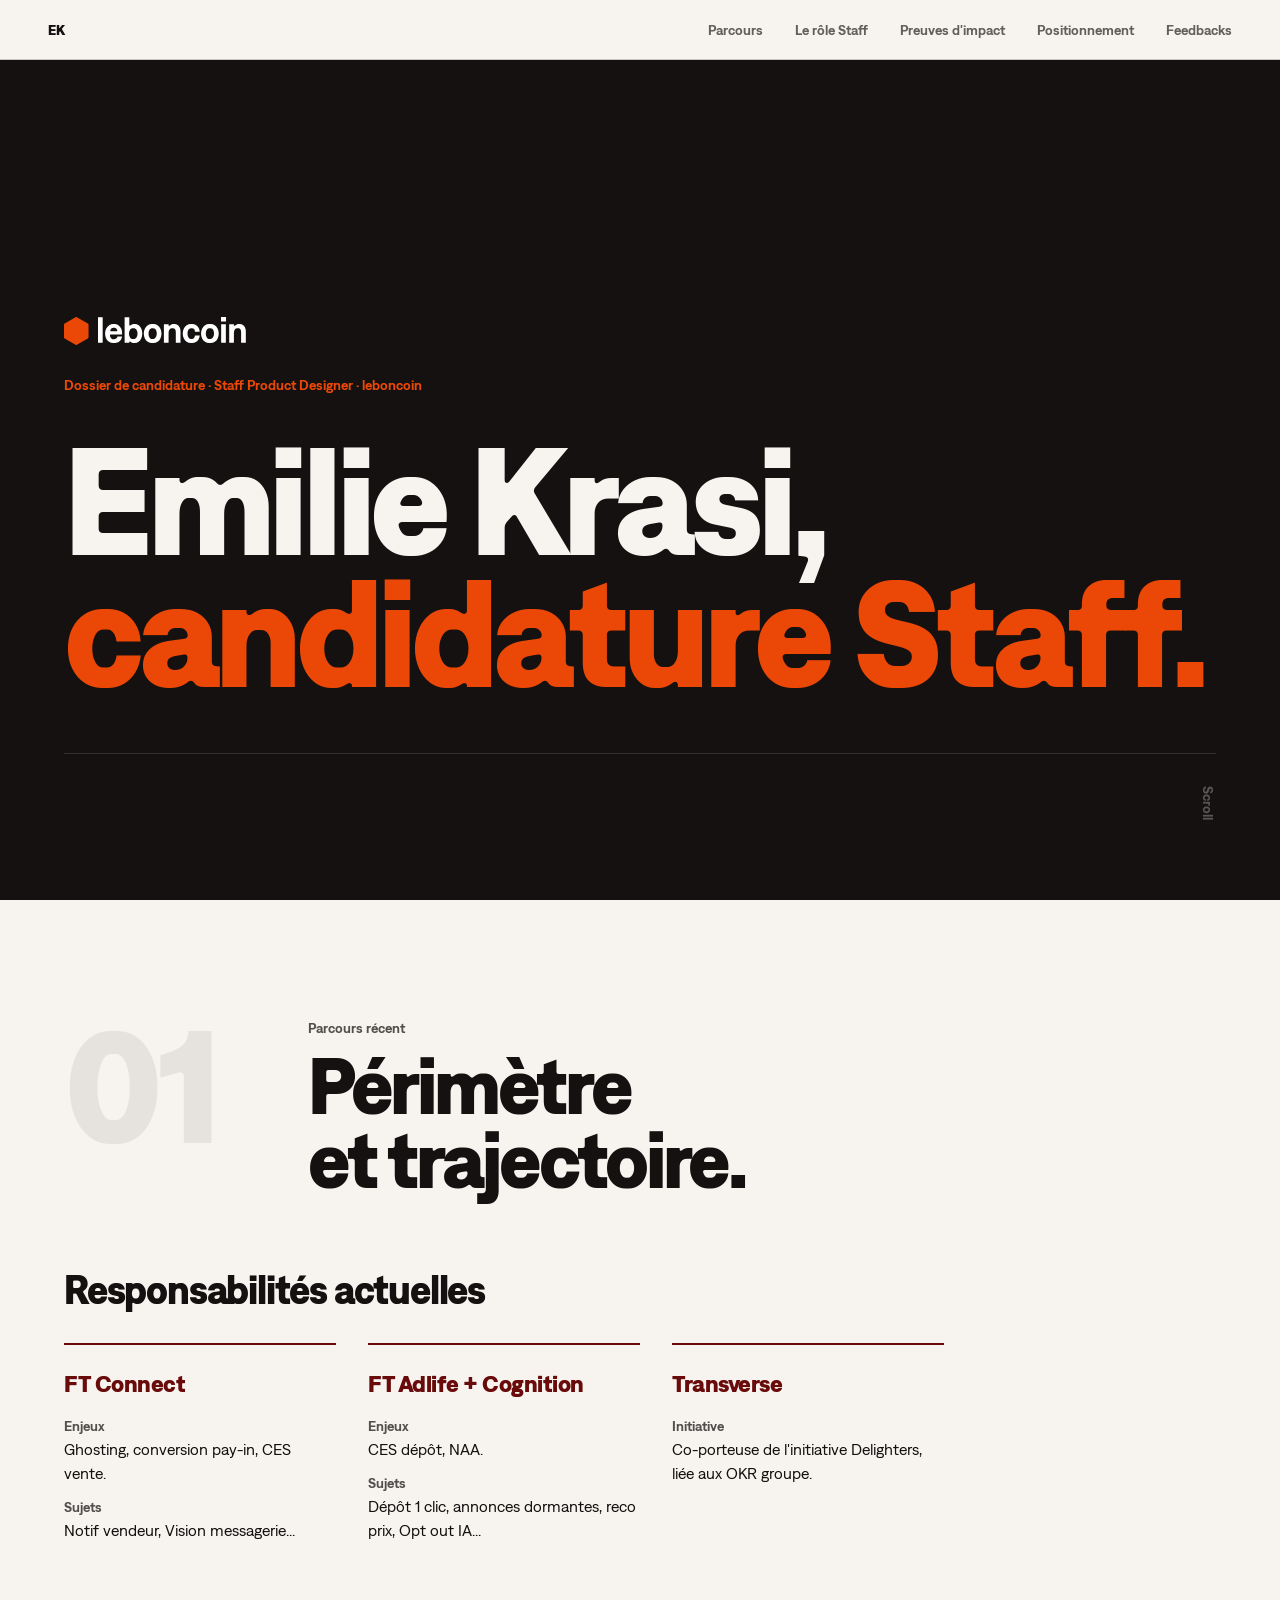
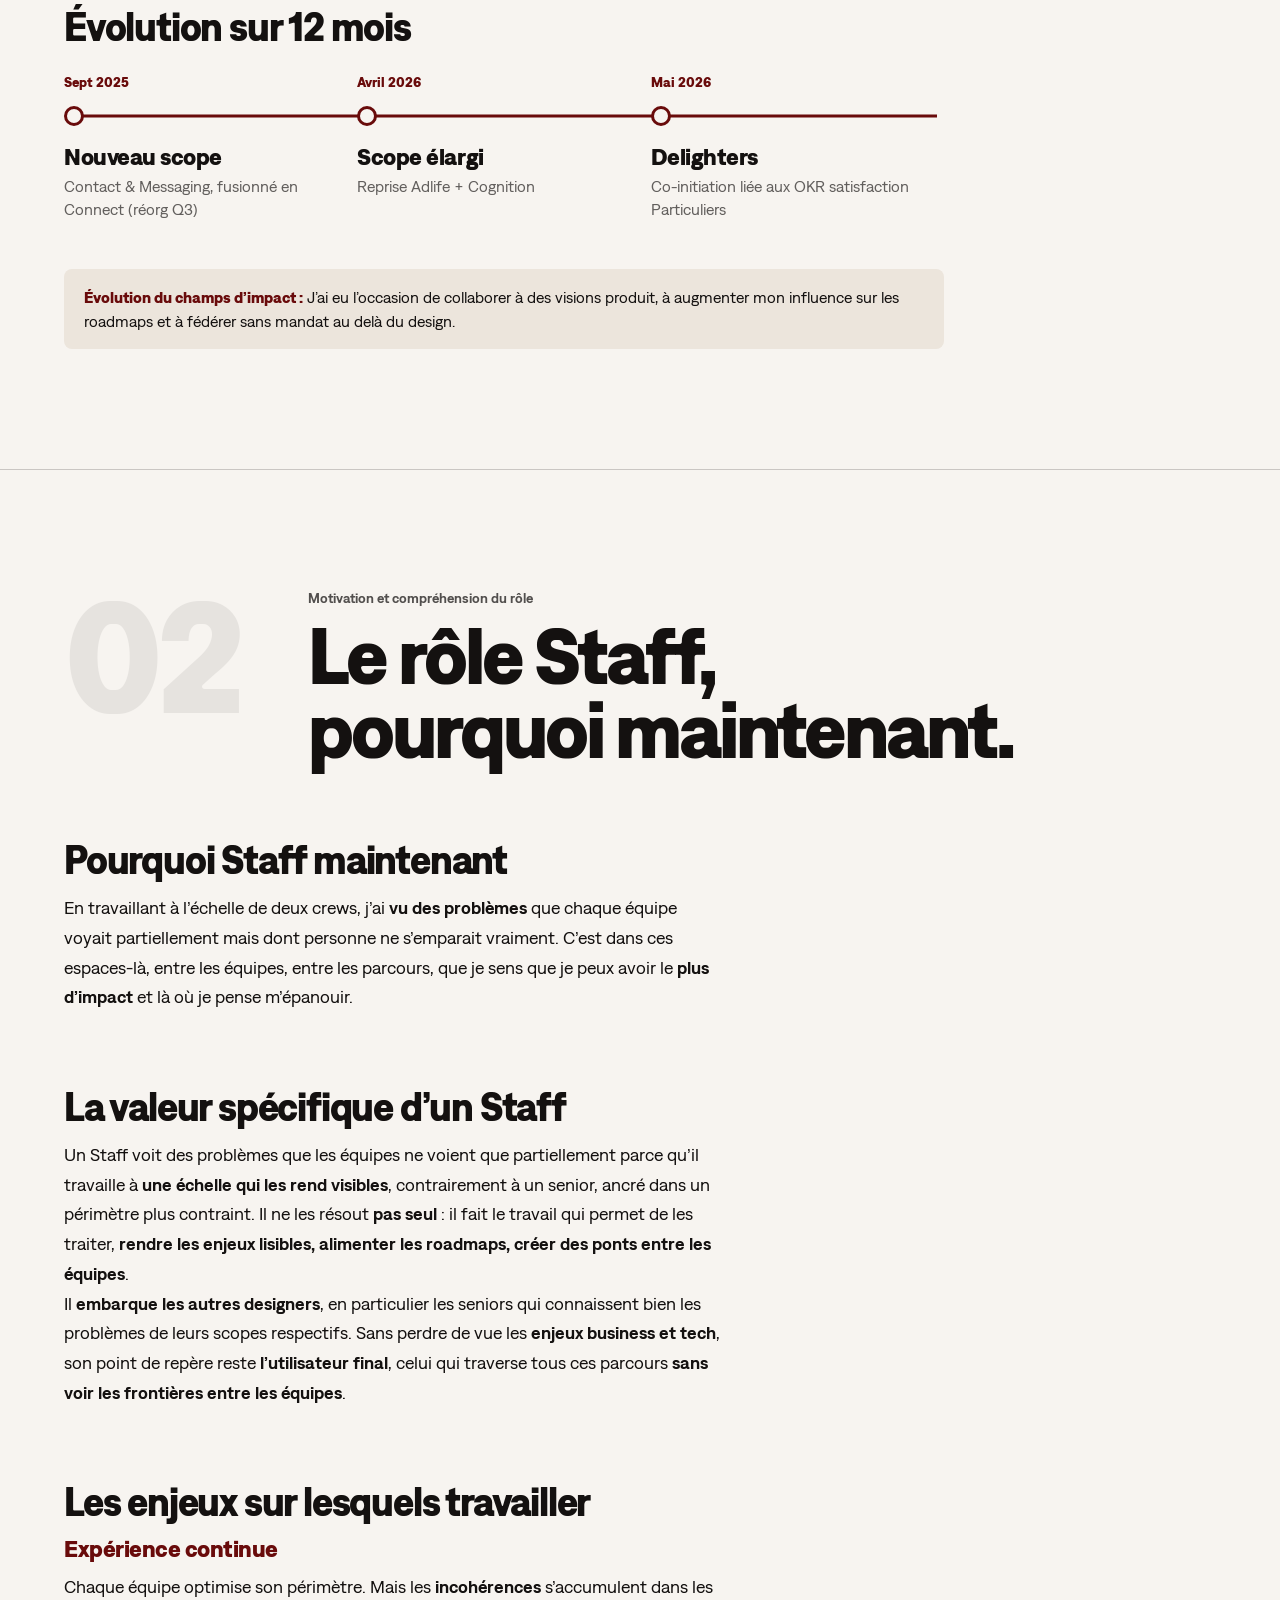
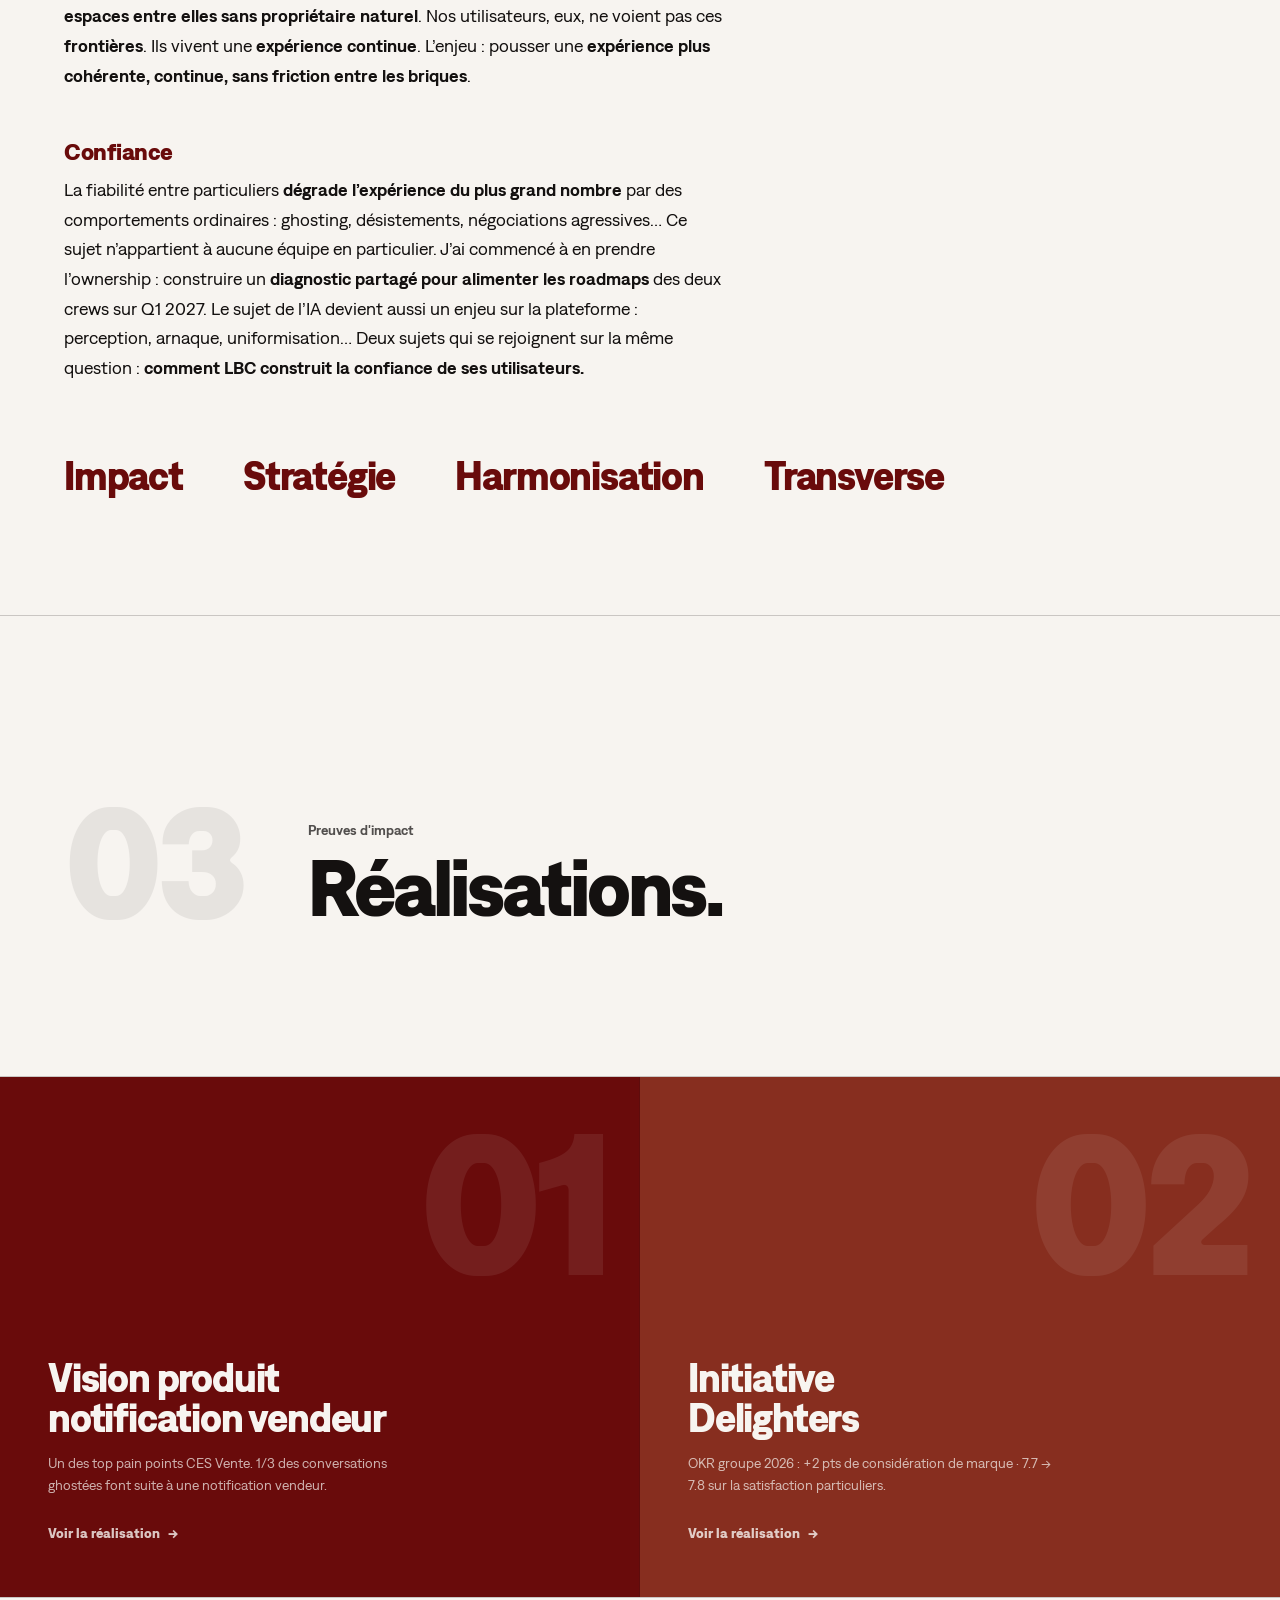
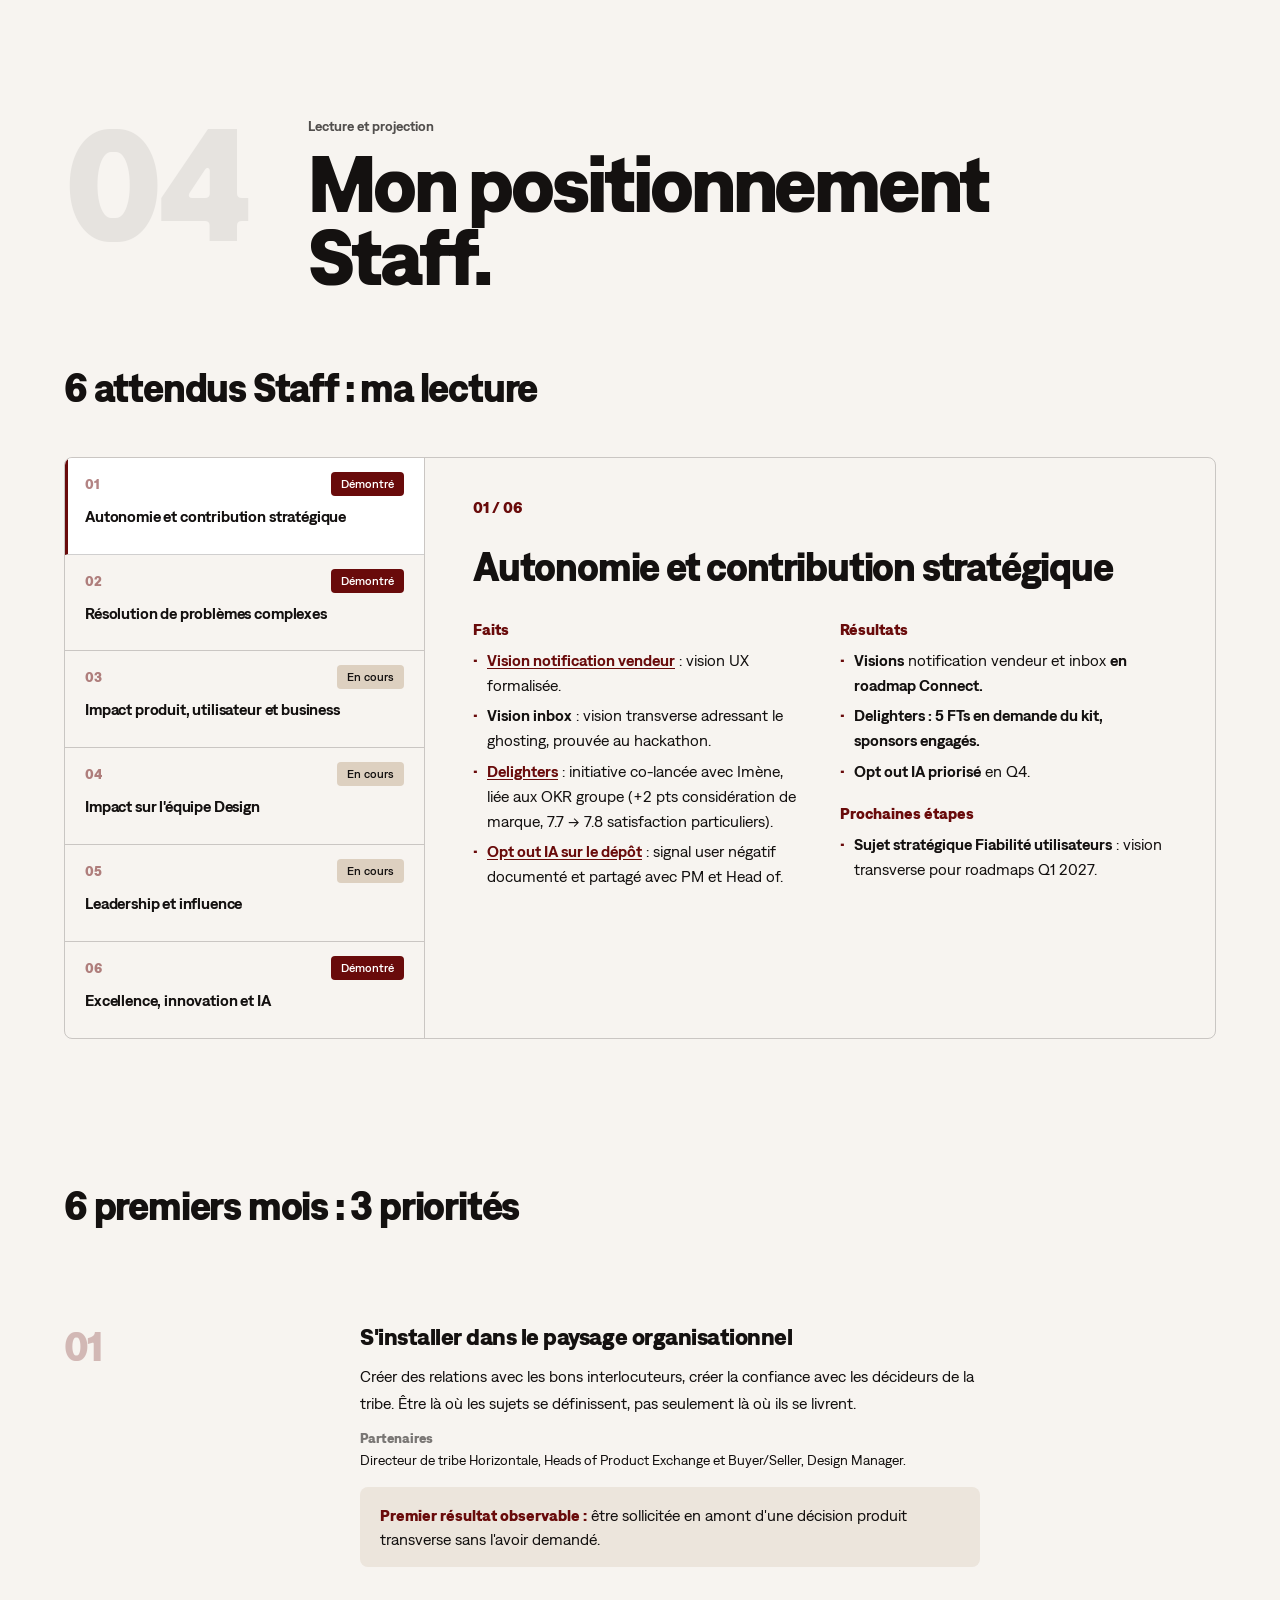
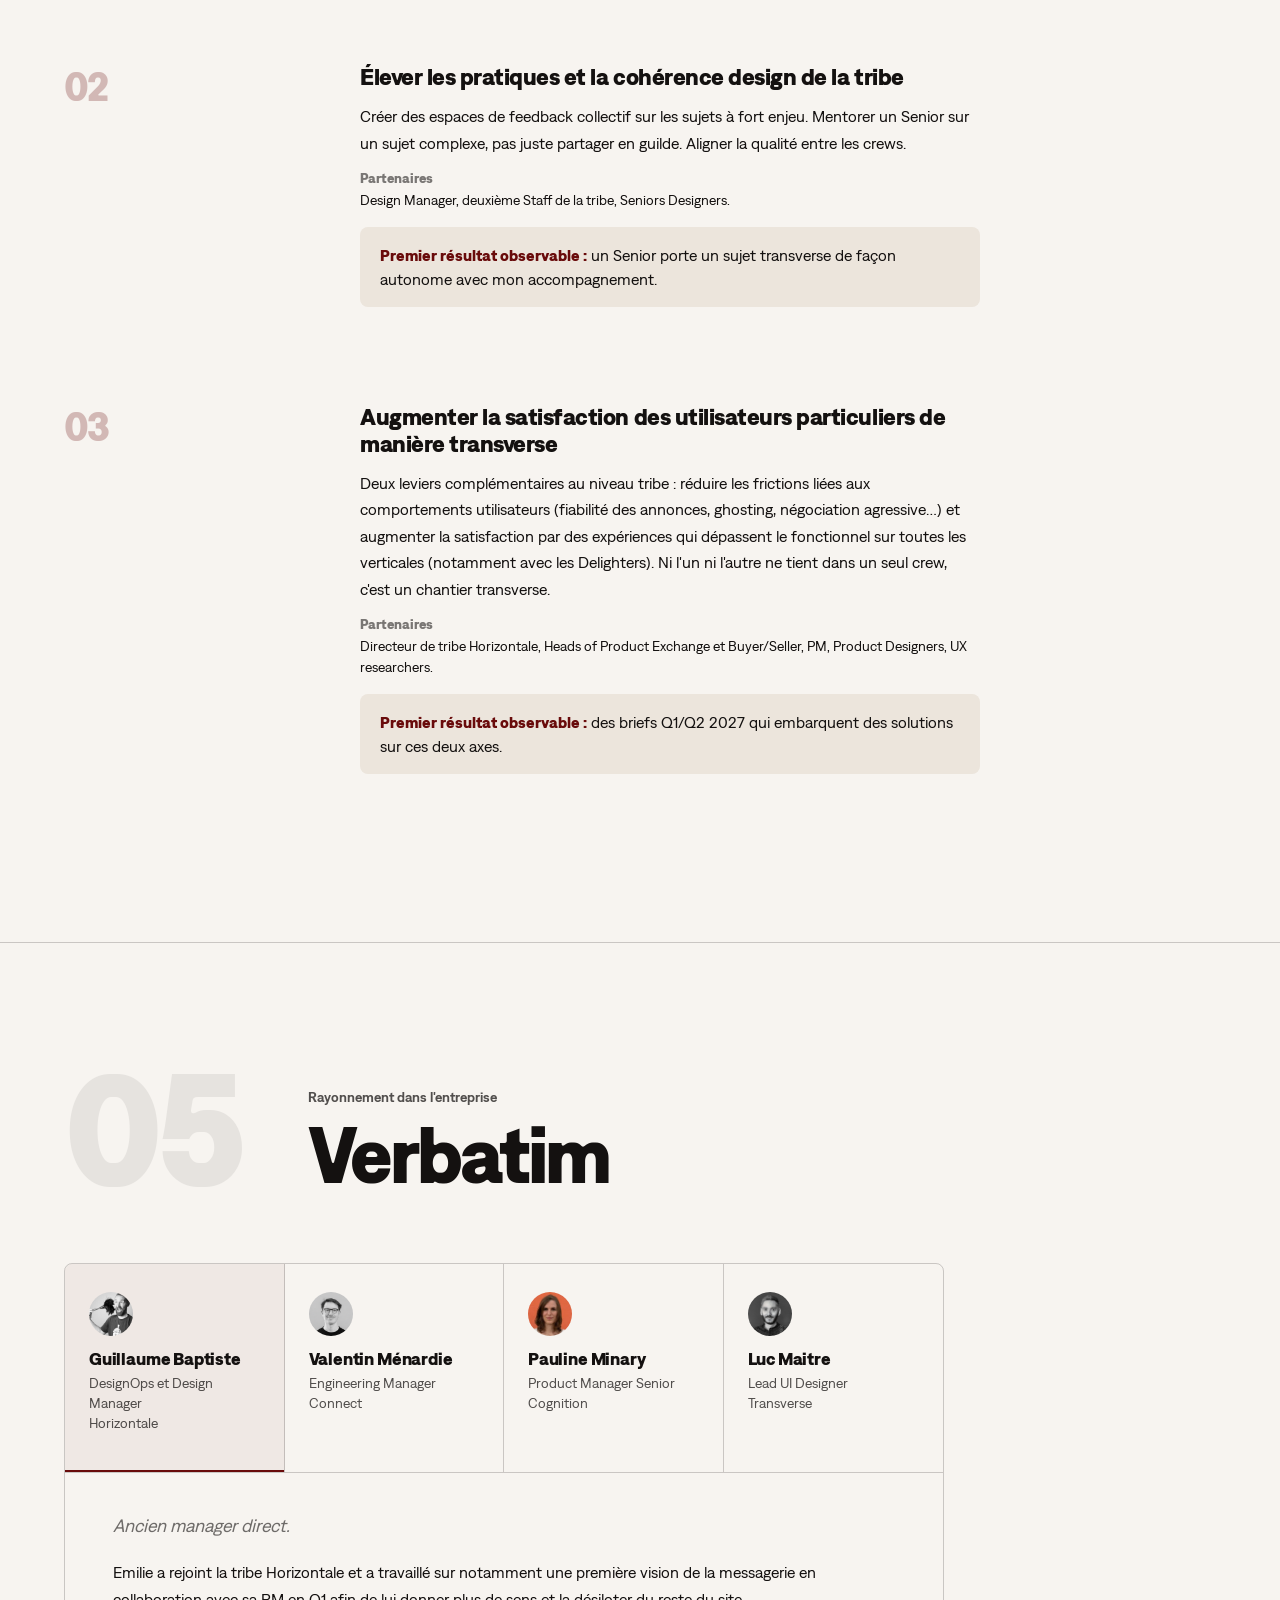
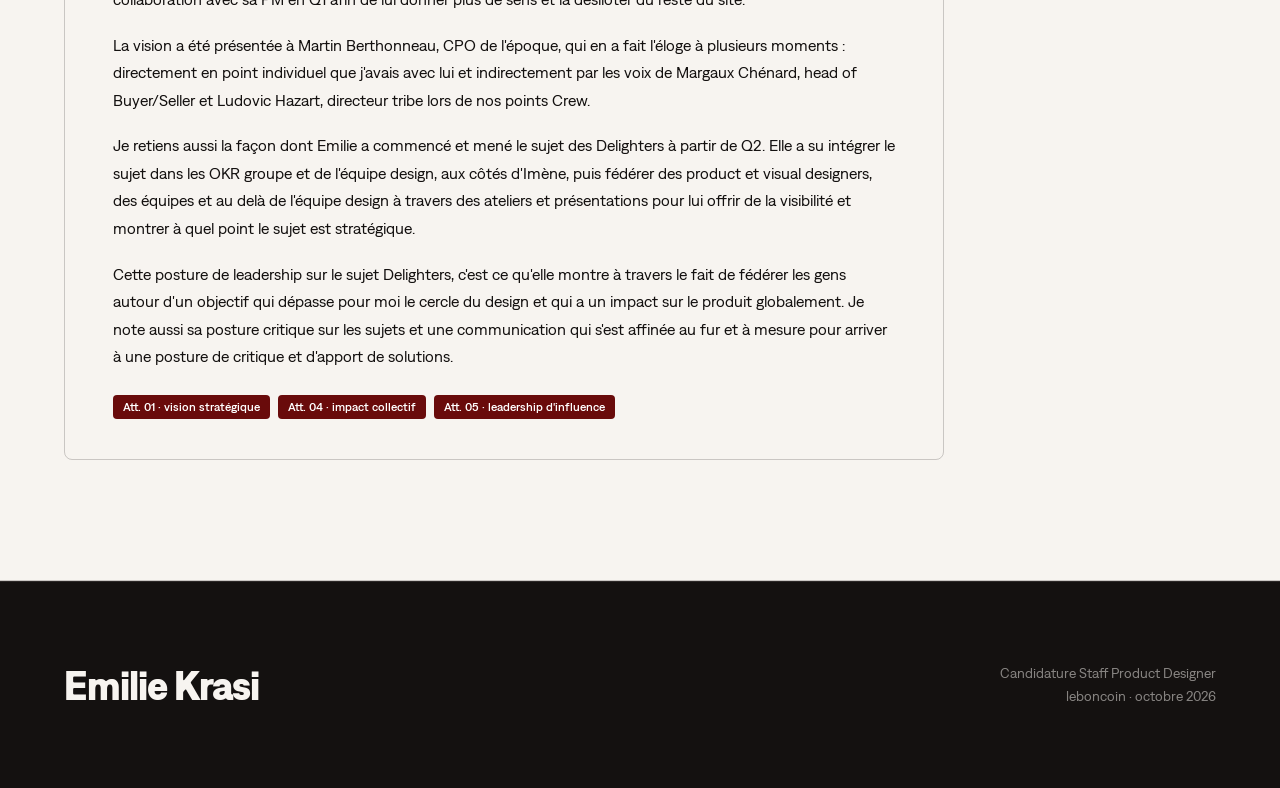
==== notes/staff-designer/dossier-staff-typeui-test.html @ 736db5f3 "Fix bold attendus : strong → font-weight 600 Co-Authored-By: Claude Sonnet 4.6 <noreply@anthropic.co" ====
<!DOCTYPE html>
<html lang="fr">
<head>
  <meta charset="UTF-8">
  <meta name="viewport" content="width=device-width, initial-scale=1.0">
  <title>Emilie Krasi — Candidature Staff Product Designer</title>
  <style>
@font-face {
      font-family: 'LBCDenimINK';
      font-weight: 400;
      font-style: normal;
      src: url('assets/fonts/LBCDenimINK-Regular.ttf') format('truetype');
    }

@font-face {
      font-family: 'LBCDenimINK';
      font-weight: 500;
      font-style: normal;
      src: url('assets/fonts/LBCDenimINK-Medium.ttf') format('truetype');
    }

@font-face {
      font-family: 'LBCDenimINK';
      font-weight: 600;
      font-style: normal;
      src: url('assets/fonts/LBCDenimINK-SemiBold.ttf') format('truetype');
    }

@font-face {
      font-family: 'LBCDenimINK';
      font-weight: 700;
      font-style: normal;
      src: url('assets/fonts/LBCDenimINK-Bold.ttf') format('truetype');
    }



    *, *::before, *::after { box-sizing: border-box; margin: 0; padding: 0; }

    :root {
      --cream:      #f7f4f0;
      --cream-dark: #ece5dc;
      --ink:        #141110;
      --ink-60:     rgba(20,17,16,0.60);
      --ink-20:     rgba(20,17,16,0.20);
      --ink-08:     rgba(20,17,16,0.08);
      --orange:     #eb4807;
      --bordeaux:   #690b0b;
      --yellow:     #faeba3;
      --brick-light:#f0cfc7;
      --nav-h:      60px;
    }

    html { scroll-behavior: smooth; overflow-x: hidden; }
    body {
      font-family: 'LBCDenimINK', 'Helvetica Neue', Helvetica, Arial, sans-serif;
      background: var(--cream);
      color: var(--ink);
      overflow-x: hidden;
    }

    /* ── NAV ──────────────────────────────────── */
    nav {
      position: fixed; top: 0; left: 0; right: 0;
      height: var(--nav-h);
      background: var(--cream);
      border-bottom: 1px solid var(--ink-20);
      display: flex; align-items: center; justify-content: space-between;
      padding: 0 48px;
      z-index: 100;
    }
    .nav-logo {
      font-size: 14px; font-weight: 700; color: var(--ink);
      text-decoration: none; letter-spacing: 0;
    }
    .nav-links { display: flex; gap: 32px; }
    .nav-link {
      font-size: 14px; font-weight: 600; color: var(--ink);
      text-decoration: none; letter-spacing: 0;
      opacity: 0.65;
      transition: opacity 0.2s;
    }
    .nav-link:hover { opacity: 1; }
    .nav-link.active { opacity: 1; }

    /* ── HERO ─────────────────────────────────── */
    #hero {
      background: var(--ink); color: var(--cream);
      min-height: 100vh;
      display: flex; align-items: flex-end;
      padding: calc(var(--nav-h) + 48px) 64px 80px;
      position: relative;
    }
    .hero-inner { max-width: 1200px; width: 100%; }
    .hero-eyebrow {
      font-size: 14px; font-weight: 600;
      letter-spacing: 0;
      color: var(--orange); margin-bottom: 40px;
    }
    .hero-title {
      font-size: 152px; font-weight: 700;
      line-height: 0.87; letter-spacing: -0.035em;
      margin-bottom: 56px;
    }
    .hero-title em { color: var(--orange); font-style: normal; }
    .hero-foot {
      display: flex; align-items: flex-start; gap: 48px;
      border-top: 1px solid rgba(247,244,240,0.12);
      padding-top: 32px;
    }
    .hero-foot p {
      font-size: 18px; color: rgba(247,244,240,0.78);
      line-height: 1.55; max-width: 520px;
    }
    .hero-scroll {
      font-size: 14px; font-weight: 600; letter-spacing: 0;
      color: rgba(247,244,240,0.3);
      writing-mode: vertical-rl; white-space: nowrap; margin-left: auto;
    }

    /* ── SECTION ÉDITORIALE ───────────────────── */
    .ed-section {
      padding: 120px 64px;
      border-bottom: 1px solid var(--ink-20);
    }
    .ed-section.bg-ink { background: var(--ink); color: var(--cream); --ink-20: rgba(247,244,240,0.15); --ink-60: rgba(247,244,240,0.6); }
    .ed-outer { max-width: 1200px; margin: 0 auto; }
    .ed-header { display: grid; grid-template-columns: 180px 1fr; gap: 64px; margin-bottom: 72px; }
    .ed-num {
      font-size: 160px; font-weight: 700; line-height: 0.8;
      letter-spacing: -0.04em; opacity: 0.07; user-select: none;
      color: currentColor;
    }
    .ed-header-right { display: flex; flex-direction: column; justify-content: flex-end; }
    .ed-label {
      font-size: 14px; font-weight: 600; letter-spacing: 0;
      opacity: 0.72; margin-bottom: 12px;
    }
    .ed-title {
      font-size: 80px; font-weight: 700; line-height: 0.92;
      letter-spacing: -0.038em;
    }
    .ed-content { max-width: 880px; }

    /* ── PARCOURS ────────────────────────────── */
    .ft-cols { display: grid; grid-template-columns: 1fr 1fr 1fr; gap: 32px; margin-bottom: 48px; }
    .ft-block { border-top: 2px solid var(--bordeaux); padding-top: 24px; }
    .ft-title {
      font-size: 24px; font-weight: 700; letter-spacing: -0.02em;
      color: var(--bordeaux); margin-bottom: 20px; line-height: 1.2;
    }
    .ft-row { margin-bottom: 14px; }
    .ft-row .lbl { font-size: 14px; font-weight: 600; letter-spacing: 0; opacity: 0.72; margin-bottom: 3px; }
    .ft-row .val { font-size: 16px; line-height: 1.5; }

    .transverse-block {
      border-top: 1px solid var(--ink-20); padding-top: 32px;
      margin-bottom: 40px;
    }
    .transverse-block .lbl { font-size: 14px; font-weight: 600; letter-spacing: 0; opacity: 0.55; margin-bottom: 12px; }
    .transverse-block p { font-size: 24px; font-weight: 600; line-height: 1.35; letter-spacing: -0.015em; }

    .signal-block {
      border: 1px solid var(--ink-20); padding: 32px 36px;
      margin-top: 40px;
    }
    .signal-block .ttl {
      font-size: 14px; font-weight: 700; letter-spacing: 0;
      color: var(--bordeaux);
      margin-bottom: 20px;
    }
    .signal-block ul { list-style: none; }
    .signal-block li {
      font-size: 18px; line-height: 1.5; padding-left: 22px;
      position: relative; margin-bottom: 8px;
    }
    .signal-block li::before { display: none; }
    .signal-block li { padding-left: 0; }

    /* ── RÔLE STAFF ──────────────────────────── */
    .role-sub-label { font-size: 40px; font-weight: 700; letter-spacing: -0.03em; line-height: 1.1; padding-top: 48px; border-top: none; margin-bottom: 12px; }
    .role-sub-label:first-child { padding-top: 0; }
    .role-sub-label + .role-bloc { border-top: none; padding-top: 0; }
    .role-bloc { border-top: none; padding: 24px 0; }
    .role-mot {
      font-size: 24px; font-weight: 700; line-height: 1.1;
      letter-spacing: -0.02em; color: var(--bordeaux);
      margin-bottom: 10px;
    }
    .role-text { font-size: 18px; line-height: 1.65; max-width: 660px; }
    .role-keywords { display: flex; justify-content: space-between; border-top: none; margin-top: 48px; padding-top: 0; }
    .role-keyword { padding: 0; }
    .role-keyword-word { font-size: 40px; font-weight: 700; letter-spacing: -0.03em; line-height: 1; color: var(--bordeaux); display: block; margin-bottom: 0; white-space: nowrap; }
    @media (max-width: 768px) { .role-keywords { flex-direction: column; align-items: flex-start; gap: 24px; } .role-keyword-word { font-size: 40px; } }

    /* ── PROJETS ─────────────────────────────── */
    #projets { padding-top: var(--nav-h); }
    .projets-header { padding: 120px 64px 80px; border-bottom: 1px solid var(--ink-20); }
    .projets-grid { display: grid; grid-template-columns: 1fr 1fr; border-bottom: 1px solid var(--ink-20); }

    .projet-card {
      height: 520px; padding: 56px 48px;
      display: flex; flex-direction: column; justify-content: flex-end;
      cursor: pointer; position: relative; overflow: hidden;
      transition: filter 0.3s;
      border-right: 1px solid rgba(20,17,16,0.12);
    }
    .projet-card:last-child { border-right: none; }
    .projet-card:hover { filter: brightness(0.96); }
    .projet-card-1 { background: #690b0b; color: var(--cream); }
    .projet-card-3 { background: #872e1f; color: var(--cream); }

    .pc-bgnum {
      font-size: 200px; font-weight: 700; line-height: 1;
      letter-spacing: -0.04em; color: var(--cream);
      opacity: 0.08; position: absolute; top: 24px; right: 32px;
      user-select: none;
    }
    .pc-tag {
      font-size: 14px; font-weight: 700; letter-spacing: 0;
      color: rgba(247,244,240,0.6);
      margin-bottom: 14px; position: relative;
    }
    .pc-title {
      font-size: 40px; font-weight: 700; line-height: 1.0;
      letter-spacing: -0.03em; margin-bottom: 16px;
      position: relative; color: var(--cream);
    }
    .pc-excerpt {
      font-size: 14px; line-height: 1.55;
      color: rgba(247,244,240,0.7); max-width: 380px;
      position: relative;
    }
    .pc-btn {
      margin-top: 28px; display: inline-flex; align-items: center;
      gap: 8px; font-size: 14px; font-weight: 700;
      letter-spacing: 0;
      color: rgba(247,244,240,0.8); position: relative;
    }
    .pc-btn::after { content: '→'; font-size: 14px; }

    /* ── PANNEAU LATÉRAL ─────────────────────── */
    .overlay {
      display: none; position: fixed; inset: 0;
      background: rgba(20,17,16,0.5); z-index: 200;
      opacity: 0; transition: opacity 0.3s;
    }
    .overlay.open { display: block; opacity: 1; }

    .panel {
      position: fixed; right: 0; top: 0; bottom: 0;
      width: 80%; background: var(--cream); z-index: 201;
      transform: translateX(100%);
      transition: transform 0.4s cubic-bezier(0.16, 1, 0.3, 1);
      overflow-y: auto;
    }
    .panel.open { transform: translateX(0); }

    .panel-bar {
      position: sticky; top: 0; background: var(--cream);
      border-bottom: 1px solid var(--ink-20);
      padding: 18px 40px;
      display: flex; justify-content: space-between; align-items: center;
      z-index: 10;
    }
    .panel-bar-tag {
      font-size: 14px; font-weight: 700; letter-spacing: 0;
      color: var(--bordeaux);
    }
    .panel-close {
      font-size: 14px; font-weight: 700; letter-spacing: 0;
      cursor: pointer;
      color: var(--ink); background: none; border: none;
      display: flex; align-items: center; gap: 6px;
    }
    .panel-close::before { content: '←'; font-size: 14px; }

    .panel-body { padding: 60px 56px 100px; }
    .panel-title {
      font-size: 40px; font-weight: 700; line-height: 0.93;
      letter-spacing: -0.03em; margin-bottom: 64px;
    }

    .p-sec { margin-bottom: 56px; border-top: 1px solid var(--ink-20); padding-top: 32px; }
    .p-sec-label {
      font-size: 24px; font-weight: 700; letter-spacing: -0.02em;
      line-height: 1.2; color: var(--bordeaux);
      margin-bottom: 10px; text-transform: none;
    }
    .p-sec-title {
      font-size: 16px; font-weight: 400; letter-spacing: 0;
      line-height: 24px; margin-bottom: 20px; opacity: 0.72;
    }
    .p-text { font-size: 16px; line-height: 1.7; margin-bottom: 16px; max-width: 580px; }
    .p-list { font-size: 16px; line-height: 1.7; margin: 0 0 16px 20px; max-width: 560px; }
    .p-list li { margin-bottom: 8px; }

    .stats-row { display: flex; gap: 28px; margin: 32px 0; flex-wrap: wrap; }
    .s-stat { flex: 1; min-width: 120px; border-top: 2px solid var(--bordeaux); padding-top: 14px; }
    .s-stat-num {
      font-size: 80px; font-weight: 700; line-height: 1;
      letter-spacing: -0.03em; color: var(--bordeaux);
    }
    .s-stat-lbl { font-size: 14px; line-height: 1.4; opacity: 0.75; margin-top: 6px; }

    blockquote {
      border-left: 3px solid var(--bordeaux);
      padding: 4px 0 4px 20px; margin: 24px 0;
    }
    blockquote p { font-size: 18px; font-weight: 600; line-height: 1.4; font-style: italic; }
    blockquote cite { font-size: 14px; display: block; margin-top: 8px; opacity: 0.75; font-style: normal; }

    .img-ph {
      width: 100%; height: 260px; background: var(--cream-dark);
      display: flex; align-items: center; justify-content: center;
      font-size: 14px; font-weight: 600; letter-spacing: 0;
      opacity: 0.4; margin: 16px 0;
    }

    /* ── POSITIONNEMENT ─────────────────────── */
    .subsec-title {
      font-size: 40px; font-weight: 700; letter-spacing: -0.03em;
      line-height: 1.1; padding-top: 64px;
      border-top: none; margin-bottom: 48px;
    }

    .pos-item {
      border-top: none; padding: 48px 0;
      display: grid; grid-template-columns: 240px 1fr; gap: 56px;
    }
    .pos-num {
      font-size: 40px; font-weight: 700; letter-spacing: -0.04em;
      color: var(--bordeaux); opacity: 0.25;
    }
    .pos-title {
      font-size: 24px; font-weight: 700; letter-spacing: -0.02em;
      line-height: 1.1; margin-bottom: 14px;
    }
    .pos-item > div:last-child { max-width: 620px; }
    .pos-text { font-size: 16px; line-height: 1.65; margin-bottom: 14px; }
    .pos-meta-lbl {
      font-size: 14px; font-weight: 700; letter-spacing: 0;
      opacity: 0.55; margin-bottom: 4px;
    }
    .pos-meta-val { font-size: 14px; line-height: 1.5; margin-bottom: 16px; }
    .pos-result {
      background: var(--cream-dark); padding: 16px 20px;
      font-size: 16px; line-height: 1.5; border-radius: 8px;
    }
    .pos-result strong { color: var(--bordeaux); }

    /* ── FEEDBACKS ────────────────────────────  */
    .feedback-item {
      border-top: 1px solid var(--ink-20); padding: 56px 0;
      display: grid; grid-template-columns: 220px 1fr; gap: 64px;
    }
    .fb-name { font-size: 18px; font-weight: 700; letter-spacing: -0.01em; margin-bottom: 4px; }
    .fb-role { font-size: 14px; opacity: 0.75; line-height: 1.4; margin-bottom: 10px; }
    .fb-ctx { font-size: 18px; font-style: italic; opacity: 0.72; margin-bottom: 16px; }
    .fb-badges { display: flex; flex-direction: column; gap: 6px; margin-top: 16px; }
    .badge {
      font-size: 12px; font-weight: 500; line-height: 16px; letter-spacing: 0;
      color: #FFFFFF;
      background: #690B0B; border: none; padding: 4px 10px;
      display: inline-block; width: fit-content; border-radius: 4px;
    }
    .fb-verbatim { font-size: 16px; line-height: 1.72; }
    .fb-verbatim p { margin-bottom: 18px; }
    .fb-verbatim p:last-child { margin: 0; }


    /* ── COMPOSANT VERBATIM ───────────────────── */
    .vb-composant { border: 1px solid var(--ink-20); border-radius: 8px; overflow: hidden; }
    .vb-cards-row { display: grid; grid-template-columns: repeat(4, 1fr); }
    .vb-card {
      padding: 28px 24px; cursor: pointer;
      border-right: 1px solid var(--ink-20);
      transition: background 0.18s;
    }
    .vb-card:last-child { border-right: none; }
    .vb-card:hover:not(.active) { background: rgba(20,17,16,0.03); }
    .vb-card.active { background: rgba(105,11,11,0.05); box-shadow: inset 0 -2px 0 var(--bordeaux); }
    .vb-card-avatar { width: 44px; height: 44px; border-radius: 50%; overflow: hidden; flex-shrink: 0; margin-bottom: 12px; background: var(--cream-dark); }
    .vb-card-avatar img { width: 44px; height: 44px; object-fit: cover; display: block; }
    .vb-card-name { font-size: 18px; font-weight: 700; letter-spacing: -0.01em; margin-bottom: 4px; }
    .vb-card-role { font-size: 14px; line-height: 1.45; opacity: 0.72; margin-bottom: 10px; }
    .vb-card-ctx { font-size: 14px; font-style: italic; opacity: 0.6; margin-bottom: 16px; line-height: 1.45; }
    .vb-badges { display: flex; flex-direction: column; gap: 5px; }
    .vb-zone { border-top: 1px solid var(--ink-20); padding: 40px 48px; min-height: 260px; }
    .vb-ctx-line {
      font-size: 18px; font-style: italic; opacity: 0.6;
      margin-bottom: 20px; line-height: 1.45;
    }
    .vb-text { font-size: 16px; line-height: 1.72; }
    .vb-text p { margin-bottom: 18px; }
    .vb-text p:last-child { margin: 0; }

    /* ── FOOTER ───────────────────────────────  */
    footer {
      padding: 80px 64px;
      background: var(--ink); color: var(--cream);
      display: flex; justify-content: space-between; align-items: center;
      border-top: 1px solid rgba(247,244,240,0.1);
    }
    .foot-name { font-size: 40px; font-weight: 700; letter-spacing: -0.025em; }
    .foot-meta { font-size: 14px; opacity: 0.5; text-align: right; line-height: 1.6; }



    /* ── ATTENDUS INTERACTIF ──────────────────── */
    #attendus-composant { align-items: stretch; }
    #att-cards-col { display: flex; flex-direction: column; align-self: stretch; }
    #att-cards-col .att-card { flex: 1; }
    #att-detail { min-height: 0; }

    .att-card {
      padding: 14px 20px; cursor: pointer;
      border-bottom: 1px solid var(--ink-20);
      transition: background 0.15s;
      display: flex; flex-direction: column; gap: 4px;
    }
    .att-card:last-child { border-bottom: none; }
    .att-card:hover { background: var(--cream-dark); }
    .att-card.active { background: white; border-left: 3px solid var(--bordeaux); padding-left: 17px; }
    .att-card-header { display: flex; align-items: center; justify-content: space-between; gap: 8px; margin-bottom: 6px; }
    .att-card-num {
      font-size: 14px; font-weight: 700; letter-spacing: 0;
      color: var(--bordeaux); opacity: 0.5;
    }
    .att-card-title {
      font-size: 16px; font-weight: 600; line-height: 1.3;
      letter-spacing: -0.01em; color: var(--ink);
    }
    .att-indicator {
      font-size: 16px; font-weight: 700; letter-spacing: 0;
      color: var(--bordeaux); margin-bottom: 28px;
    }
    .att-pane-title {
      font-size: 40px; font-weight: 700; letter-spacing: -0.03em;
      line-height: 1.1; margin-bottom: 32px; color: var(--ink);
    }
    .att-pane-body {
      display: grid; grid-template-columns: 1fr 1fr; gap: 40px;
    }
    .att-pane-body .att-sub {
      font-size: 16px; font-weight: 700; letter-spacing: 0;
      color: var(--bordeaux); margin-bottom: 10px;
    }
    .att-pane-body ul { list-style: none; }
    .att-pane-body a { color: var(--bordeaux); text-decoration: underline; text-underline-offset: 2px; }
    .att-pane-body a:hover { opacity: 0.75; }
    .att-pane-body li {
      font-size: 16px; line-height: 1.55; padding-left: 14px;
      position: relative; margin-bottom: 6px; color: var(--ink);
    }
    .att-pane-body li::before {
      content: '·'; position: absolute; left: 0;
      color: var(--bordeaux); font-weight: 700; font-size: 18px; line-height: 1.3;
    }
    @media (max-width: 768px) {
      #attendus-composant { grid-template-columns: 1fr !important; }
      #att-cards-col { border-right: none; }
      #att-detail { display: none; }
      .att-pane-body { grid-template-columns: 1fr; gap: 24px; }
      .att-accordion { padding: 20px 20px 24px; background: rgba(105,11,11,0.04); border-top: 2px solid var(--bordeaux); border-bottom: 1px solid var(--ink-20); }
      .att-accordion .att-pane-title { font-size: 18px; margin-bottom: 20px; }
    }

    /* ── BADGES ──────────────────────────────── */
    .att-badge {
      display: inline-block; font-size: 12px; font-weight: 500; line-height: 16px;
      letter-spacing: 0;
      padding: 4px 10px; border-radius: 4px;
    }
    .badge-demonstre { background: #690B0B; color: #FFFFFF; }
    .badge-en-cours { background: #DDD0C0; color: #141110; }

    /* ── TIMELINE ─────────────────────────────── */
    .timeline-block { margin: 48px 0; }
    .tl-label { font-size: 40px; font-weight: 700; letter-spacing: -0.03em; line-height: 1.1; color: var(--ink); margin-bottom: 24px; }
    .tl-list { display: grid; grid-template-columns: 1fr 1fr 1fr; }
    .tl-item { display: flex; flex-direction: column; }
    .tl-col-date { padding-bottom: 16px; }
    .tl-col-date span { font-size: 14px; font-weight: 700; letter-spacing: 0; color: var(--bordeaux); }
    .tl-col-dot { display: flex; align-items: center; position: relative; height: 20px; }
    .tl-col-dot::before { content: ''; position: absolute; top: 50%; left: 0; right: 0; height: 3px; background: var(--bordeaux); transform: translateY(-50%); }
    .tl-item:first-child .tl-col-dot::before { left: 7px; }
    .tl-last .tl-col-dot::before { right: 7px; }
    .tl-bubble { width: 20px; height: 20px; border-radius: 50%; border: 3px solid var(--bordeaux); background: var(--cream); position: relative; z-index: 1; flex-shrink: 0; align-self: center; }
    .tl-col-label { padding-top: 16px; padding-right: 16px; }
    .tl-col-label .tl-title { font-size: 24px; font-weight: 700; letter-spacing: -0.02em; line-height: 1.2; color: var(--ink); display: block; margin-bottom: 4px; }
    .tl-col-label .tl-sub { font-size: 16px; line-height: 1.45; color: var(--ink); opacity: 0.65; display: block; }

    /* ── SCROLL REVEAL ────────────────────────  */
    .reveal { opacity: 0; transform: translateY(20px); transition: opacity 0.55s ease, transform 0.55s ease; }
    .reveal.visible { opacity: 1; transform: translateY(0); }
    .reveal-delay-1 { transition-delay: 0.12s; }
    .reveal-delay-2 { transition-delay: 0.24s; }

    /* ── MOBILE ──────────────────────────────── */
    @media (max-width: 768px) {
      /* NAV */
      nav { padding: 0 16px; gap: 0; }
      .nav-links {
        overflow-x: auto; -webkit-overflow-scrolling: touch;
        gap: 20px; padding-left: 14px; padding-right: 40px;
        scrollbar-width: none; flex: 1;
        margin-left: 12px; border-left: 1px solid var(--ink-20);
        -webkit-mask-image: linear-gradient(to right, black 55%, transparent 100%);
        mask-image: linear-gradient(to right, black 55%, transparent 100%);
      }
      .nav-links::-webkit-scrollbar { display: none; }
      .nav-link { font-size: 14px; letter-spacing: 0; white-space: nowrap; flex-shrink: 0; }

      /* HERO */
      #hero { padding: calc(var(--nav-h) + 32px) 24px 60px; }
      .hero-title { font-size: 80px; overflow-wrap: break-word; word-break: break-word; }

      /* STATS */
      .stats-row { flex-direction: column; gap: 16px; }
      .s-stat { flex: none; min-width: 0; }

      /* SECTIONS */
      .ed-section { padding: 64px 24px; }
      .ed-outer { max-width: 100%; }
      .ed-header { grid-template-columns: 1fr; gap: 16px; }
      .ed-num { font-size: 80px; overflow-wrap: break-word; word-break: break-word; }
      .ed-title { font-size: 80px; overflow-wrap: break-word; word-break: break-word; }

      /* PARCOURS */
      .ft-cols { grid-template-columns: 1fr !important; }
      .tl-list { display: flex; flex-direction: column; gap: 0; position: relative; padding-left: 28px; }
      .tl-list::before { content: ''; position: absolute; left: 8px; top: 10px; bottom: 10px; width: 3px; background: var(--bordeaux); }
      .tl-item { position: relative; padding-bottom: 28px; }
      .tl-item:last-child { padding-bottom: 0; }
      .tl-col-dot { display: flex !important; position: absolute; left: -28px; top: 2px; height: 20px; width: 20px; }
      .tl-col-dot::before { display: none !important; }
      .tl-col-date { padding-bottom: 4px; }
      .tl-col-label { padding-top: 0; padding-right: 0; }

      /* PROJETS */
      .projets-header { padding: 56px 24px 40px; }
      .projets-grid { grid-template-columns: 1fr; }
      .projet-card { height: 380px; padding: 32px 28px; border-right: none; border-bottom: 1px solid rgba(20,17,16,0.12); }

      /* PANNEAUX */
      .panel { width: 100%; }
      .panel-body { padding: 40px 24px 80px; }
      .panel-title { font-size: 40px; }
      .panel-body div[style*="grid-template-columns"] { grid-template-columns: 1fr !important; }
      .panel-body div[style*="grid-template-columns"] img { width: 100% !important; max-width: 100% !important; }
      .panel-body div[style*="grid-template-columns"] div[style*="flex"] { flex-wrap: wrap; }
      .panel-body div[style*="grid-template-columns"] div[style*="flex"] img { width: 100% !important; flex-shrink: 1 !important; }
      .panel-body figure img { width: 100% !important; }
      .panel-body figure { align-items: stretch !important; }

      /* ATTENDUS */
      #attendus-composant { grid-template-columns: 1fr !important; }
      #att-detail { display: none !important; }
      .subsec-title { font-size: 40px; }
      .role-sub-label { font-size: 40px; }
      .ft-title { font-size: 24px; }
      .att-pane-title { font-size: 24px; }

      /* POSITIONNEMENT */
      .pos-item { grid-template-columns: 1fr; gap: 16px; }

      /* VERBATIM */
      .vb-composant { width: 100%; overflow: hidden; }
      .vb-cards-row { grid-template-columns: 1fr 1fr; }
      .vb-card { padding: 20px 16px; border-right: none; border-bottom: 1px solid var(--ink-20); }
      .vb-cards-row .vb-card:nth-child(odd) { border-right: 1px solid var(--ink-20); }
      .vb-zone { padding: 24px 20px; }

      /* FOOTER */
      footer { flex-direction: column; gap: 16px; padding: 48px 24px; text-align: center; }
      .foot-meta { text-align: center; }
    }
  </style>
</head>
<body>

  <!-- NAV -->
  <nav>
    <a class="nav-logo" href="#hero">EK</a>
    <div class="nav-links">
      <a class="nav-link" href="#parcours">Parcours</a>
      <a class="nav-link" href="#role-staff">Le rôle Staff</a>
      <a class="nav-link" href="#projets">Preuves d'impact</a>
      <a class="nav-link" href="#attendus">Positionnement</a>
      <a class="nav-link" href="#feedbacks">Feedbacks</a>
    </div>
  </nav>

  <!-- ═══ HERO ════════════════════════════════════════ -->
  <section id="hero">
    <div class="hero-inner">
      <div class="hero-logo reveal" style="margin-bottom:32px;">
        <img src="assets/img/Logo-darkmode.svg" alt="leboncoin" style="display:block; height:28px; width:auto;">
      </div>
      <p class="hero-eyebrow reveal">Dossier de candidature · Staff Product Designer · leboncoin</p>
      <h1 class="hero-title reveal reveal-delay-1">Emilie Krasi,<br><em>candidature Staff.</em></h1>
      <div class="hero-foot reveal reveal-delay-2">
        <span class="hero-scroll">Scroll</span>
      </div>
    </div>
  </section>

  <!-- ═══ 01 PARCOURS ═══════════════════════════════════ -->
  <section id="parcours" class="ed-section">
    <div class="ed-outer">
      <div class="ed-header reveal">
        <div class="ed-num">01</div>
        <div class="ed-header-right">
          <div class="ed-label">Parcours récent</div>
          <h2 class="ed-title">Périmètre<br>et trajectoire.</h2>
        </div>
      </div>
      <div class="ed-content">
        <div class="tl-label reveal" style="margin-bottom: 32px;">Responsabilités actuelles</div>
        <div class="ft-cols reveal">
          <div class="ft-block">
            <div class="ft-title">FT Connect</div>
            <div class="ft-row">
              <div class="lbl">Enjeux</div>
              <div class="val">Ghosting, conversion pay-in, CES vente.</div>
            </div>
            <div class="ft-row">
              <div class="lbl">Sujets</div>
              <div class="val">Notif vendeur, Vision messagerie...</div>
            </div>
          </div>
          <div class="ft-block">
            <div class="ft-title">FT Adlife + Cognition</div>
            <div class="ft-row">
              <div class="lbl">Enjeux</div>
              <div class="val">CES dépôt, NAA.</div>
            </div>
            <div class="ft-row">
              <div class="lbl">Sujets</div>
              <div class="val">Dépôt 1 clic, annonces dormantes, reco prix, Opt out IA...</div>
            </div>
          </div>
          <div class="ft-block">
            <div class="ft-title">Transverse</div>
            <div class="ft-row">
              <div class="lbl">Initiative</div>
              <div class="val">Co-porteuse de l'initiative Delighters, liée aux OKR groupe.</div>
            </div>
          </div>
        </div>

        <!-- TIMELINE ÉVOLUTION -->
        <div class="timeline-block reveal">
          <div class="tl-label">Évolution sur 12 mois</div>
          <div class="tl-list">
            <div class="tl-item">
              <div class="tl-col-date"><span>Sept 2025</span></div>
              <div class="tl-col-dot"><div class="tl-bubble"></div></div>
              <div class="tl-col-label"><span class="tl-title">Nouveau scope</span><span class="tl-sub">Contact &amp; Messaging, fusionné en Connect (réorg Q3)</span></div>
            </div>
            <div class="tl-item">
              <div class="tl-col-date"><span>Avril 2026</span></div>
              <div class="tl-col-dot"><div class="tl-bubble"></div></div>
              <div class="tl-col-label"><span class="tl-title">Scope élargi</span><span class="tl-sub">Reprise Adlife + Cognition</span></div>
            </div>
            <div class="tl-item tl-last">
              <div class="tl-col-date"><span>Mai 2026</span></div>
              <div class="tl-col-dot"><div class="tl-bubble"></div></div>
              <div class="tl-col-label"><span class="tl-title">Delighters</span><span class="tl-sub">Co-initiation liée aux OKR satisfaction Particuliers</span></div>
            </div>
          </div>
        </div>

        <div class="pos-result reveal" style="margin-top: 40px;">
          <strong>Évolution du champs d’impact :</strong> J’ai eu l’occasion de collaborer à des visions produit, à augmenter mon influence sur les roadmaps et à fédérer sans mandat au delà du design.
        </div>
      </div>
    </div>
  </section>

  <!-- ═══ 02 RÔLE STAFF ══════════════════════════════════ -->
  <section id="role-staff" class="ed-section">
    <div class="ed-outer">
      <div class="ed-header reveal">
        <div class="ed-num">02</div>
        <div class="ed-header-right">
          <div class="ed-label">Motivation et compréhension du rôle</div>
          <h2 class="ed-title">Le rôle Staff,<br>pourquoi maintenant.</h2>
        </div>
      </div>
      <div class="ed-content">
        <div class="role-sub-label reveal">Pourquoi Staff maintenant</div>
        <div class="role-bloc reveal">
          
          <p class="role-text">En travaillant à l’échelle de deux crews, j’ai <span style="font-weight: 600">vu des problèmes</span> que chaque équipe voyait partiellement mais dont personne ne s’emparait vraiment. C’est dans ces espaces-là, entre les équipes, entre les parcours, que je sens que je peux avoir le <span style="font-weight: 600">plus d’impact</span> et là où je pense m’épanouir.</p>
        </div>

        <div class="role-sub-label reveal">La valeur spécifique d’un Staff</div>
        <div class="role-bloc reveal">
          
          <p class="role-text">Un Staff voit des problèmes que les équipes ne voient que partiellement parce qu’il travaille à <span style="font-weight: 600">une échelle qui les rend visibles</span>, contrairement à un senior, ancré dans un périmètre plus contraint. Il ne les résout <span style="font-weight: 600">pas seul</span> : il fait le travail qui permet de les traiter, <span style="font-weight: 600">rendre les enjeux lisibles, alimenter les roadmaps, créer des ponts entre les équipes</span>.</p>
          <p class="role-text">Il <span style="font-weight: 600">embarque les autres designers</span>, en particulier les seniors qui connaissent bien les problèmes de leurs scopes respectifs. Sans perdre de vue les <span style="font-weight: 600">enjeux business et tech</span>, son point de repère reste <span style="font-weight: 600">l’utilisateur final</span>, celui qui traverse tous ces parcours <span style="font-weight: 600">sans voir les frontières entre les équipes</span>.</p>
        </div>

        <div class="role-sub-label reveal">Les enjeux sur lesquels travailler</div>
        <div class="role-bloc reveal">
          <div class="role-mot">Expérience continue</div>
          <p class="role-text">Chaque équipe optimise son périmètre. Mais les <span style="font-weight: 600">incohérences</span> s’accumulent dans les <span style="font-weight: 600">espaces entre elles sans propriétaire naturel</span>. Nos utilisateurs, eux, ne voient pas ces <span style="font-weight: 600">frontières</span>. Ils vivent une <span style="font-weight: 600">expérience continue</span>. L’enjeu : pousser une <span style="font-weight: 600">expérience plus cohérente, continue, sans friction entre les briques</span>.</p>
        </div>
        <div class="role-bloc reveal" style="border-top: none;">
          <div class="role-mot">Confiance</div>
          <p class="role-text">La fiabilité entre particuliers <span style="font-weight: 600">dégrade l’expérience du plus grand nombre</span> par des comportements ordinaires : ghosting, désistements, négociations agressives… Ce sujet n’appartient à aucune équipe en particulier. J’ai commencé à en prendre l’ownership : construire un <span style="font-weight: 600">diagnostic partagé pour alimenter les roadmaps</span> des deux crews sur Q1 2027. Le sujet de l’IA devient aussi un enjeu sur la plateforme : perception, arnaque, uniformisation… Deux sujets qui se rejoignent sur la même question : <span style="font-weight: 600">comment LBC construit la confiance de ses utilisateurs.</span></p>
        </div>

        <div class="role-keywords reveal">
          <div class="role-keyword"><span class="role-keyword-word">Impact</span></div>
          <div class="role-keyword"><span class="role-keyword-word">Stratégie</span></div>
          <div class="role-keyword"><span class="role-keyword-word">Harmoni&shy;sation</span></div>
          <div class="role-keyword"><span class="role-keyword-word">Transverse</span></div>
        </div>
      </div>
    </div>
  </section>

  <!-- ═══ 03 PROJETS ═════════════════════════════════════ -->
  <section id="projets">
    <div class="projets-header">
      <div class="ed-outer">
        <div class="ed-header reveal">
          <div class="ed-num">03</div>
          <div class="ed-header-right">
            <div class="ed-label">Preuves d'impact</div>
            <h2 class="ed-title">Réalisations.</h2>
          </div>
        </div>
      </div>
    </div>
    <div class="projets-grid">

      <!-- CARD 1 -->
      <div class="projet-card projet-card-1 reveal" onclick="openPanel('panel1')">
        <span class="pc-bgnum">01</span>
        <h3 class="pc-title">Vision produit<br>notification vendeur</h3>
        <p class="pc-excerpt">Un des top pain points CES Vente. 1/3 des conversations ghostées font suite à une notification vendeur.</p>
        <span class="pc-btn">Voir la réalisation</span>
      </div>

      <!-- CARD 3 -->
      <div class="projet-card projet-card-3 reveal reveal-delay-1" onclick="openPanel('panel3')">
        <span class="pc-bgnum">02</span>
        <h3 class="pc-title">Initiative<br>Delighters</h3>
        <p class="pc-excerpt">OKR groupe 2026 : +2 pts de considération de marque · 7.7 → 7.8 sur la satisfaction particuliers.</p>
        <span class="pc-btn">Voir la réalisation</span>
      </div>
    </div>
  </section>


  <!-- ═══ ATTENDUS ═════════════════════════════════════════ -->
  <section id="attendus" class="ed-section">
    <div class="ed-outer">
      <div class="ed-header reveal">
        <div class="ed-num">04</div>
        <div class="ed-header-right">
          <div class="ed-label">Lecture et projection</div>
          <h2 class="ed-title">Mon positionnement<br>Staff.</h2>
        </div>
      </div>
      <div class="ed-content" style="max-width: 1200px;">
        <h3 class="subsec-title reveal" style="border-top: none; padding-top: 0;">6 attendus Staff : ma lecture</h3>
        <!-- COMPOSANT ATTENDUS INTERACTIF -->
      <div id="attendus-composant" style="display:grid; grid-template-columns: 360px 1fr; gap: 0; border: 1px solid var(--ink-20); border-radius: 8px; overflow: hidden;">

        <!-- COL GAUCHE : liste cards -->
        <div id="att-cards-col" style="border-right: 1px solid var(--ink-20);">
          <div class="att-card active" data-att="1" onclick="showAtt(1)">
            <div class="att-card-header"><div class="att-card-num">01</div><span class="att-badge badge-demonstre">Démontré</span></div>
            <div class="att-card-title">Autonomie et contribution stratégique</div>
          </div>
          <div class="att-card" data-att="2" onclick="showAtt(2)">
            <div class="att-card-header"><div class="att-card-num">02</div><span class="att-badge badge-demonstre">Démontré</span></div>
            <div class="att-card-title">Résolution de problèmes complexes</div>
          </div>
          <div class="att-card" data-att="3" onclick="showAtt(3)">
            <div class="att-card-header"><div class="att-card-num">03</div><span class="att-badge badge-en-cours">En cours</span></div>
            <div class="att-card-title">Impact produit, utilisateur et business</div>
          </div>
          <div class="att-card" data-att="4" onclick="showAtt(4)">
            <div class="att-card-header"><div class="att-card-num">04</div><span class="att-badge badge-en-cours">En cours</span></div>
            <div class="att-card-title">Impact sur l'équipe Design</div>
          </div>
          <div class="att-card" data-att="5" onclick="showAtt(5)">
            <div class="att-card-header"><div class="att-card-num">05</div><span class="att-badge badge-en-cours">En cours</span></div>
            <div class="att-card-title">Leadership et influence</div>
          </div>
          <div class="att-card" data-att="6" onclick="showAtt(6)">
            <div class="att-card-header"><div class="att-card-num">06</div><span class="att-badge badge-demonstre">Démontré</span></div>
            <div class="att-card-title">Excellence, innovation et IA</div>
          </div>
        </div>

        <!-- COL DROITE : détail -->
        <div id="att-detail" style="padding: 40px 48px;">
          <div class="att-indicator" id="att-indicator">01 / 06</div>

          <div class="att-pane" id="att-1">
            <h3 class="att-pane-title">Autonomie et contribution stratégique</h3>
            <div class="att-pane-body">
              <div><div class="att-sub">Faits</div><ul>
                <li><a href="https://www.figma.com/design/bahp6rY4H7gjoy8yrfF1AH/FT-Connect?node-id=23261-68869" target="_blank"><span style="font-weight:600">Vision notification vendeur</span></a> : vision UX formalisée.</li>
                <li><span style="font-weight:600">Vision inbox</span> : vision transverse adressant le ghosting, prouvée au hackathon.</li>
                <li><a href="https://docs.google.com/presentation/d/1H-7yshinphaCIWJR_3P8RVHDsrkUj5-WH9WrcOBt7UA/edit?slide=id.g3ee7a359c76_0_54" target="_blank"><span style="font-weight:600">Delighters</span></a> : initiative co-lancée avec Imène, liée aux OKR groupe (+2 pts considération de marque, 7.7 → 7.8 satisfaction particuliers).</li>
                <li><a href="https://miro.com/app/board/uXjVHreBXis=/" target="_blank"><span style="font-weight:600">Opt out IA sur le dépôt</span></a> : signal user négatif documenté et partagé avec PM et Head of.</li>
              </ul></div>
              <div><div class="att-sub">Résultats</div><ul>
                <li><span style="font-weight:600">Visions</span> notification vendeur et inbox <span style="font-weight:600">en roadmap Connect.</span></li>
                <li><span style="font-weight:600">Delighters : 5 FTs en demande du kit, sponsors engagés.</span></li>
                <li><span style="font-weight:600">Opt out IA priorisé</span> en Q4.</li>
              </ul>
              <div class="att-sub" style="margin-top:20px;">Prochaines étapes</div><ul>
                <li><span style="font-weight:600">Sujet stratégique Fiabilité utilisateurs</span> : vision transverse pour roadmaps Q1 2027.</li>
              </ul></div>
            </div>
          </div>

          <div class="att-pane" id="att-2" style="display:none;">
            <h3 class="att-pane-title">Résolution de problèmes complexes</h3>
            <div class="att-pane-body">
              <div><div class="att-sub">Faits</div><ul>
                <li>Vision notification vendeur : sujet non balisé, méthode adaptée : questionnaire, mapping, protocole RITE, prototypage interactif, itérations MVP</li>
                <li>Contextualisation du prix : silo Connect × Adlife/Cognition identifié proactivement, mise en relation des équipes</li>
              </ul></div>
              <div><div class="att-sub">Résultats</div><ul>
                <li>Vision notif vendeur en AB test</li>
                <li>Décision de mutualiser les efforts pour la cohérence de l'expérience de bout en bout</li>
              </ul>
              <div class="att-sub" style="margin-top:20px;">Prochaines étapes</div><ul>
                <li>Devenir une des référentes Delighters au-delà de l'équipe design</li>
              </ul></div>
            </div>
          </div>

          <div class="att-pane" id="att-3" style="display:none;">
            <h3 class="att-pane-title">Impact produit, utilisateur et business</h3>
            <div class="att-pane-body">
              <div><div class="att-sub">Faits</div><ul>
                <li>Vision inbox : hackathon gagné, entré dans la roadmap</li>
                <li>OPS pub sur parcours de suppression d'annonce : risque CES identifié, alerte levée</li>
                <li><a href="https://www.figma.com/design/bahp6rY4H7gjoy8yrfF1AH/FT-Connect?node-id=23261-68869" target="_blank">Vision notification vendeur</a> : lead design de la discovery à l'AB test</li>
                <li>Fiabilité utilisateurs : analyse en cours, roadmaps Q1 2027 dans la cible</li>
              </ul></div>
              <div><div class="att-sub">Résultats</div><ul>
                <li>Messagerie pro déprioritisée, réorientée vers la conversion acheteur</li>
                <li>Vision inbox intégrée en roadmap Connect</li>
                <li>KPIs défensifs OPS pub proposés aux équipes Pub</li>
              </ul>
              <div class="att-sub" style="margin-top:20px;">Prochaines étapes</div><ul>
                <li>Analyser les résultats AB test notification vendeur</li>
              </ul></div>
            </div>
          </div>

          <div class="att-pane" id="att-4" style="display:none;">
            <h3 class="att-pane-title">Impact sur l'équipe Design</h3>
            <div class="att-pane-body">
              <div><div class="att-sub">Faits</div><ul>
                <li>Pratiques IA et prototypage avec Claude partagées en guilde</li>
              </ul></div>
              <div><div class="att-sub">Résultats</div><ul>
                <li>Kit Delighters sollicité pour une formation par des designers de plusieurs FTs</li>
              </ul>
              <div class="att-sub" style="margin-top:20px;">Prochaines étapes</div><ul>
                <li>Former les designers et PMs des FTs demandeuses pour déployer le kit en autonomie</li>
                <li>Mentorer le CDD qui arrive</li>
                <li>Organiser des meetups avec des acteurs liés au design à l'externe</li>
              </ul></div>
            </div>
          </div>

          <div class="att-pane" id="att-5" style="display:none;">
            <h3 class="att-pane-title">Leadership et influence</h3>
            <div class="att-pane-body">
              <div><div class="att-sub">Faits</div><ul>
                <li>Initiative Delighters co-lancée sans mandat, portée au niveau transverse</li>
                <li>5 FTs en demande du kit (Search, Maps, Adlife/Cognition, Addons, Pro Dealers)</li>
                <li>POC Père Noël : a inversé une décision déjà prise</li>
                <li>Eliott Lujan (Staff Android) : <li>Eliott Lujan (Staff Android) : nous a invité à présenter l'initiative en guilde Android</li>
              </ul></div>
              <div><div class="att-sub">Résultats</div><ul>
                <li>Sponsors engagés : Margaux Chenard (Head of Product Buyer/Seller), Cyrille Page (Directeur Tech Mobility), David Groizeau (Directeur Tech Monetization)</li>
                <li>Rayonnement hors périmètre design</li>
              </ul>
              <div class="att-sub" style="margin-top:20px;">Prochaines étapes</div><ul>
                <li>Devenir une référente Delighters au-delà de l'équipe design</li>
              </ul></div>
            </div>
          </div>

          <div class="att-pane" id="att-6" style="display:none;">
            <h3 class="att-pane-title">Excellence, innovation et IA</h3>
            <div class="att-pane-body">
              <div><div class="att-sub">Faits</div><ul>
                <li>Méthode adaptée au sujet : guerilla sur sujets simples, prototype HTML sur parcours complexes</li>
                <li>POC rapides avant investissement : formulaire qualité des leads, hackathon inbox, Delighter Père Noël</li>
                <li>Personal OS avec agents Claude personnalisés : cadrage, idéation, prototypage, research</li>
                <li>Vibecoding : Delighter Père Noël, prototypes utilisateurs interactifs (hackathon inbox, notification vendeur)</li>
                <li>Ce dossier lui-même vibecodé avec Claude</li>
              </ul></div>
              <div><div class="att-sub">Résultats</div><ul>
                <li>Prototypes dynamiques convaincants pour les tests utilisateurs</li>
                <li>POCs qui ont convaincu les décideurs de lancer des sujets</li>
                <li>Pratiques partagées en guilde, réutilisables par l'équipe</li>
              </ul>
              <div class="att-sub" style="margin-top:20px;">Prochaines étapes</div><ul>
                <li>Lancer un chantier de composants Spark vibecodés</li>
              </ul></div>
            </div>
          </div>
        </div>
      </div>
</div>

        <h3 class="subsec-title reveal" style="margin-top: 80px;">6 premiers mois : 3 priorités</h3>

        <div class="pos-item reveal">
          <div class="pos-num">01</div>
          <div>
            <div class="pos-title">S'installer dans le paysage organisationnel</div>
            <p class="pos-text">Créer des relations avec les bons interlocuteurs, créer la confiance avec les décideurs de la tribe. Être là où les sujets se définissent, pas seulement là où ils se livrent.</p>
            <div class="pos-meta-lbl">Partenaires</div>
            <div class="pos-meta-val">Directeur de tribe Horizontale, Heads of Product Exchange et Buyer/Seller, Design Manager.</div>
            <div class="pos-result"><strong>Premier résultat observable :</strong> être sollicitée en amont d'une décision produit transverse sans l'avoir demandé.</div>
          </div>
        </div>

        <div class="pos-item reveal">
          <div class="pos-num">02</div>
          <div>
            <div class="pos-title">Élever les pratiques et la cohérence design de la tribe</div>
            <p class="pos-text">Créer des espaces de feedback collectif sur les sujets à fort enjeu. Mentorer un Senior sur un sujet complexe, pas juste partager en guilde. Aligner la qualité entre les crews.</p>
            <div class="pos-meta-lbl">Partenaires</div>
            <div class="pos-meta-val">Design Manager, deuxième Staff de la tribe, Seniors Designers.</div>
            <div class="pos-result"><strong>Premier résultat observable :</strong> un Senior porte un sujet transverse de façon autonome avec mon accompagnement.</div>
          </div>
        </div>

        <div class="pos-item reveal">
          <div class="pos-num">03</div>
          <div>
            <div class="pos-title">Augmenter la satisfaction des utilisateurs particuliers de manière transverse</div>
            <p class="pos-text">Deux leviers complémentaires au niveau tribe : réduire les frictions liées aux comportements utilisateurs (fiabilité des annonces, ghosting, négociation agressive…) et augmenter la satisfaction par des expériences qui dépassent le fonctionnel sur toutes les verticales (notamment avec les Delighters). Ni l'un ni l'autre ne tient dans un seul crew, c'est un chantier transverse.</p>
            <div class="pos-meta-lbl">Partenaires</div>
            <div class="pos-meta-val">Directeur de tribe Horizontale, Heads of Product Exchange et Buyer/Seller, PM, Product Designers, UX researchers.</div>
            <div class="pos-result"><strong>Premier résultat observable :</strong> des briefs Q1/Q2 2027 qui embarquent des solutions sur ces deux axes.</div>
          </div>
        </div>

      </div>
    </div>
  </section>



  <!-- ═══ 05 FEEDBACKS ══════════════════════════════════ -->
  <section id="feedbacks" class="ed-section">
    <div class="ed-outer">
      <div class="ed-header reveal">
        <div class="ed-num">05</div>
        <div class="ed-header-right">
          <div class="ed-label">Rayonnement dans l'entreprise</div>
          <h2 class="ed-title">Verbatim</h2>
        </div>
      </div>
      <div class="ed-content">
        <div class="vb-composant reveal">
          <div class="vb-cards-row">

            <div class="vb-card active" data-vb="1" onclick="showVb(1)">
              <div class="vb-card-avatar"><img src="assets/Guillaume.jpeg" alt="Guillaume Baptiste"></div>
              <div class="vb-card-name">Guillaume Baptiste</div>
              <div class="vb-card-role">DesignOps et Design Manager<br>Horizontale</div>
            </div>

            <div class="vb-card" data-vb="2" onclick="showVb(2)">
              <div class="vb-card-avatar"><img src="assets/valentin.png" alt="Valentin Ménardie"></div>
              <div class="vb-card-name">Valentin Ménardie</div>
              <div class="vb-card-role">Engineering Manager<br>Connect</div>
            </div>

            <div class="vb-card" data-vb="3" onclick="showVb(3)">
              <div class="vb-card-avatar"><img src="assets/Pauline.jpeg" alt="Pauline Minary"></div>
              <div class="vb-card-name">Pauline Minary</div>
              <div class="vb-card-role">Product Manager Senior<br>Cognition</div>
            </div>

            <div class="vb-card" data-vb="4" onclick="showVb(4)">
              <div class="vb-card-avatar"><img src="assets/Luc.jpeg" alt="Luc Maitre"></div>
              <div class="vb-card-name">Luc Maitre</div>
              <div class="vb-card-role">Lead UI Designer<br>Transverse</div>
            </div>

          </div>

          <div class="vb-zone">
            <div class="vb-text" id="vb-1">
              <div class="vb-ctx-line">Ancien manager direct.</div>
              <p>Emilie a rejoint la tribe Horizontale et a travaillé sur notamment une première vision de la messagerie en collaboration avec sa PM en Q1 afin de lui donner plus de sens et la désiloter du reste du site.</p>
              <p>La vision a été présentée à Martin Berthonneau, CPO de l'époque, qui en a fait l'éloge à plusieurs moments : directement en point individuel que j'avais avec lui et indirectement par les voix de Margaux Chénard, head of Buyer/Seller et Ludovic Hazart, directeur tribe lors de nos points Crew.</p>
              <p>Je retiens aussi la façon dont Emilie a commencé et mené le sujet des Delighters à partir de Q2. Elle a su intégrer le sujet dans les OKR groupe et de l'équipe design, aux côtés d'Imène, puis fédérer des product et visual designers, des équipes et au delà de l'équipe design à travers des ateliers et présentations pour lui offrir de la visibilité et montrer à quel point le sujet est stratégique.</p>
              <p>Cette posture de leadership sur le sujet Delighters, c'est ce qu'elle montre à travers le fait de fédérer les gens autour d'un objectif qui dépasse pour moi le cercle du design et qui a un impact sur le produit globalement. Je note aussi sa posture critique sur les sujets et une communication qui s'est affinée au fur et à mesure pour arriver à une posture de critique et d'apport de solutions.</p>
            <div class="vb-badges-row" style="display:flex; gap:8px; flex-wrap:wrap; margin-top:24px; padding-top:0;">
              <span class="badge">Att. 01 · vision stratégique</span>
              <span class="badge">Att. 04 · impact collectif</span>
              <span class="badge">Att. 05 · leadership d'influence</span>
            </div>
            </div>
            <div class="vb-text" id="vb-2" style="display:none">
              <div class="vb-ctx-line">Collaboration quotidienne en équipe Connect, observations transverses - sept. 2025 / oct. 2026</div>
              <p>Au-delà de notre collaboration quotidienne dans l'équipe Connect, j'ai observé chez Emilie une réelle capacité à faire rayonner son expertise et à créer de l'impact au-delà de son périmètre.</p>
              <p>Sur le sujet du Pricing Recommendation, Émilie a repéré qu'Adlife travaillait sur un enjeu similaire au niveau du depôt. Elle a alors facilité le dialogue entre les équipes et la mise en commun de leurs travaux, notamment des résultats de tests utilisateurs, pour faire émerger une approche plus cohérente.</p>
              <p>Lors de la refonte de la notification vendeur, elle a également dépassé l'exécution du besoin initial en questionnant les impacts plus larges, notamment sur la CES et d'autres périmètres. Son recul a aidé notre PM à mieux cadrer le sujet et anticiper les risques.</p>
              <p>Elle a porté l'évangélisation des Delighters en organisant un BBL, en présentant le sujet lors d'un workshop de JLQ (Mogador) et en intervenant en guilde auprès des engineers. Elle a aussi proposé Connect comme équipe pilote pour expérimenter. Les ingénieurs de l'équipe ont ainsi été sensibilisés et se sont mis à proposer des idées ; depuis, plusieurs équipes ont lancé des initiatives, dont certaines sont en production. Cela montre sa capacité à transmettre, fédérer et faire passer une idée à l'expérimentation à l'échelle de l'entreprise.</p>
              <p>Ces exemples illustrent sa capacité à décloisonner les équipes, à apporter une vision globale et à influencer les décisions produit et design au-delà de son équipe.</p>
            <div class="vb-badges-row" style="display:flex; gap:8px; flex-wrap:wrap; margin-top:24px; padding-top:0;">
              <span class="badge">Att. 01 · contribution stratégique</span>
              <span class="badge">Att. 02 · résolution transverse</span>
              <span class="badge">Att. 05 · leadership d'influence</span>
            </div>
            </div>
            <div class="vb-text" id="vb-3" style="display:none">
              <div class="vb-ctx-line">Collaboration sur la tribe Horizontale.</div>
              <p>Emilie crée des ponts entre les équipes. Elle partage spontanément ses apprentissages et élève la qualité de nos réflexions produit collectives. Elle nourrit régulièrement nos réflexions sur le dépôt avec des insights venus d'autres étapes du parcours. Par exemple, sur la recommandation de prix, elle nous partage ce qui ressort des tests menés sur la négociation. Ces apprentissages nous aident à orienter les directions pour le sujet de mieux accompagner les vendeurs lors de la définition de leur prix au dépôt.</p>
              <p>Son analyse du CES est aussi précieuse car elle nous apporte des frictions des utilisateurs au dépôt (qui évoluent depuis l'arrivée du 1 click) mais nous fait aussi sortir d'une vision trop centrée sur le dépôt et a ramené la perspective de la vente, c'est-à-dire ce qui se passe pour le vendeur une fois l'annonce publiée.</p>
            <div class="vb-badges-row" style="display:flex; gap:8px; flex-wrap:wrap; margin-top:24px; padding-top:0;">
              <span class="badge">Att. 02 · résolution transverse</span>
              <span class="badge">Att. 03 · données utilisateurs et décisions produit</span>
              <span class="badge">Att. 04 · élever la qualité collective</span>
            </div>
            </div>
            <div class="vb-text" id="vb-4" style="display:none">
              <div class="vb-ctx-line">Collaboration sur l'initiative Delighters, Q2-Q4 2026. Ateliers JLQ, BBL, prototypes Halloween et Noël.</div>
              <p>Cette année Emilie a lancé l'initiative Delighters qui vise à rendre l'expérience leboncoin plus désirable, attrayante et interactive. Elle a fait connaitre cette démarche au-delà de l'équipe design en mettant en place des ateliers et moments de partages avec les designers mais également avec les équipes produits et techniques, notamment un atelier en JLQ et un BBL auxquels j'ai participé / assisté.</p>
              <p>Emilie a mis en place un format d'atelier pour aider les membres des FTs, accompagnées de leur designer, à imaginer des delighters au sein de leur périmètre. Ce format donne un cadre concret pour passer de l'idée à l'exploration collective. Grâce à cette méthode de travail, elle prépare actuellement 2 initiatives pour cette fin d'année autour d'Halloween et de Noël. J'ai participé aux deux et ai pu constater sa capacité à trouver les bons interlocuteurs, faire avancer le travail avec efficacité, en portant une attention particulière aux détails tout en restant pragmatique.</p>
              <p>J'apprécie sa façon de collaborer, Emilie sait fédérer les personnes autour d'une idée, tout en laissant la place aux expertises de chacun. Elle écoute, ajuste sa démarche et permet à chacun de contribuer pleinement. Pour moi, cette initiative illustre sa capacité à faire émerger une démarche collective, à la diffuser auprès des différents métiers et à la traduire en expérimentation concrète dans le produit.</p>
            <div class="vb-badges-row" style="display:flex; gap:8px; flex-wrap:wrap; margin-top:24px; padding-top:0;">
              <span class="badge">Att. 01 · autonomie stratégique</span>
              <span class="badge">Att. 05 · leadership d'influence</span>
              <span class="badge">Att. 06 · excellence et innovation</span>
            </div>
            </div>
          </div>
        </div>
      </div>
    </div>
  </section>

  <!-- FOOTER -->
  <footer>
    <div class="foot-name">Emilie Krasi</div>
    <div class="foot-meta">Candidature Staff Product Designer<br>leboncoin · octobre 2026</div>
  </footer>

  <!-- ═══ PANNEAU RÉAL 1 ═════════════════════════════════ -->
  <div class="overlay" id="overlay" onclick="closePanel()"></div>

  <div class="panel" id="panel1">
    <div class="panel-bar">

      <button class="panel-close" onclick="closePanel()">Fermer</button>
    </div>
    <div class="panel-body">
      <h2 class="panel-title">Vision produit<br>notification vendeur</h2>

      <div class="p-sec">
        <div class="p-sec-label">Contexte et enjeu</div>
        <div class="stats-row">
          <div class="s-stat">
            <div class="s-stat-num">1/3</div>
            <div class="s-stat-lbl">des conversations ghostées font suite à une notification vendeur</div>
          </div>
          <div class="s-stat">
            <div class="s-stat-num">~60%</div>
            <div class="s-stat-lbl">des vendeurs ne répondent pas aux notifications</div>
          </div>
          <div class="s-stat">
            <div class="s-stat-num">71,93%</div>
            <div class="s-stat-lbl">ne voient pas l'intérêt de répondre à un message automatique</div>
          </div>
        </div>
        <blockquote>
          <p>«Quand on met en favoris, ça envoie direct un message au vendeur... Sans rien demander... Enlevez ce truc !»</p>
        </blockquote>
        <p class="p-text">Pour les vendeurs, gérer ces notifications revient à trier sans critère. Ils reçoivent des signaux sans pouvoir distinguer qui vaut la peine d'une réponse. La vision : donner au vendeur le pouvoir de prioriser les bons contacts, au bon moment.</p>
      </div>

      <div class="p-sec">
        <div style="display: grid; grid-template-columns: 1fr 556px; gap: 40px; align-items: start;">
          <div>
            <div class="p-sec-label">Mon rôle et mes décisions</div>
            <div class="p-sec-title">Lead design · De la discovery à l'AB test · PM : Sarah Bouin</div>
            <p class="p-text">Analyse du questionnaire sur les comportements acheteurs et vendeurs, mapping de la vision, maquettes, protocole de tests utilisateurs RITE, prototypes interactifs, passation des tests, itérations MVP. Atelier d'idéation et priorisation avec la PM pour aligner la vision.</p>
            <p class="p-text">Ces fonctionnalités n'avaient pas de place naturelle dans la messagerie. La première tentative : regrouper les conversations par article pour créer une forme de centre de gestion à l'intérieur de la messagerie. Ça ne tenait pas, une messagerie n'est pas un centre de gestion, et forcer ce regroupement cassait la logique du produit. J'ai proposé une autre approche : une bannière temporaire en haut de la messagerie, avec une card par article ayant reçu des mises en favoris. Chaque card affiche photo, titre, nombre de favoris et un indicateur de nouveau favori depuis la dernière visite. Elle redirige vers une page d'action par article, qui permet d'envoyer des offres et messages en batch.</p>
          </div>
          <div style="display: flex; gap: 8px; align-items: flex-start;">
            <img src="assets/Visuels/Notif vendeurs/Notif vendeur 1.png" alt="Écran 1" style="width: 180px; flex-shrink: 0; border-radius: 8px; border: 1px solid var(--ink-20);">
            <img src="assets/Visuels/Notif vendeurs/Notif vendeur 2.png" alt="Écran 2" style="width: 180px; flex-shrink: 0; border-radius: 8px; border: 1px solid var(--ink-20);">
            <img src="assets/Visuels/Notif vendeurs/Notif vendeur 3.png" alt="Écran 3" style="width: 180px; flex-shrink: 0; border-radius: 8px; border: 1px solid var(--ink-20);">
          </div>
        </div>
        <img src="assets/Visuels/Notif vendeurs/flow notif vendeur.png" alt="Flow notif vendeur" style="width: 100%; border-radius: 8px; border: 1px solid var(--ink-20); margin-top: 32px; display: block;">
      </div>

      <div class="p-sec">
        <div class="p-sec-label">Influence et collaboration</div>
        <p class="p-text">Nous avons anticipé que l'ouverture automatique de la notification allait amplifier un problème déjà présent : le ghosting. Plutôt qu'attendre que ce risque devienne un problème de delivery, nous avons construit une vision qui n'était pas dans le brief, co-présenté à Lucie Leroy Lusson (Head of Product), Ludovic Hazart (directeur de la tribe Horizontale) et Martin Berthonneau (CPO), et obtenu sa priorisation en roadmap face à d'autres sujets.</p>
        <figure style="margin: 32px 0; display: flex; flex-direction: column; align-items: center;">
          <img src="assets/img/Notif-vendeur-CPO2.png" alt="Retour Ludovic Hazart" style="width:50%; display:block; border-radius:4px;">
          <figcaption style="width:50%; margin-top:10px; font-size:14px; color:var(--ink-60);">Martin Berthonneau · CPO</figcaption>
        </figure>
        <figure style="margin: 32px 0; display: flex; flex-direction: column; align-items: center;">
          <img src="assets/img/Notif-vendeur-Hazart.png" alt="Retour Ludovic Hazart" style="width:50%; display:block; border-radius:4px;">
          <figcaption style="width:50%; margin-top:10px; font-size:14px; color:var(--ink-60);">Ludovic Hazart · Directeur tribe Horizontale</figcaption>
        </figure>
      </div>

      <div class="p-sec">
        <div style="display: grid; grid-template-columns: 1fr 556px; gap: 40px; align-items: start;">
          <div>
            <div class="p-sec-label">Impact et preuves</div>
            <p class="p-text">L'ouverture de la notification vendeur en automatique (décision business) a augmenté par 3 le volume d'offres envoyées par les vendeurs aux acheteurs. La conversion côté acheteur n'a augmenté que de 5% (taux de payin) malgré cet afflux. Nous avions anticipé cet effet : cette vision a précisément été conçue pour donner aux vendeurs les outils pour gérer ce volume. Le MVP est en AB test.</p>
            <p class="p-text">Ce projet est une première pierre sur un segment restreint. Il a posé les bases d'une vision plus large : une messagerie orientée "action", qui a remporté un hackathon interne et qui est le sujet principal de Q4.</p>
            <div class="p-sec-label" style="margin-top: 28px;">Et maintenant ?</div>
            <p class="p-text">Nous travaillons aujourd'hui à améliorer la conversion acheteur.</p>
            <p class="p-text">Solution : Les offres dans la messagerie sont mises en valeur et contextualisées pour aider les utilisateurs à prendre une décision et faciliter leur acceptation.</p>
            <p class="p-text">Cette itération est faite en convergence avec le sujet Q4 de la contextualisation du prix dans le dépôt afin d'offrir une cohérence de bout en bout.</p>
          </div>
          <div style="display: flex; gap: 10px; align-items: flex-start;">
            <img src="assets/Visuels/Notif vendeurs/hackathon-demo-cropped.gif" alt="Démo hackathon messagerie action" style="width: 283px; flex-shrink: 0; border-radius: 16px; border: 1px solid var(--ink-20);">
            <img src="assets/Visuels/Notif vendeurs/Conversion acheteur.png" alt="Conversion acheteur" style="width: 263px; flex-shrink: 0; border-radius: 8px; border: 1px solid var(--ink-20);">
          </div>
        </div>
      </div>

      <div class="p-sec">
        <div class="p-sec-label">Recul</div>
        <p class="p-text">J'avais identifié la tension architecturale (l'absence de centre de gestion vendeur) et choisi de m'adapter à la contrainte de delivery dans le périmètre de la FT pour livrer. Si c'était à refaire, j'aurais aussi posé ce problème à l'échelle de la tribe en parallèle, pas seulement résolu la contrainte dans le scope de mon équipe.</p>
        <p class="p-text" style="font-weight:600; color: var(--bordeaux);">Ce que cette expérience démontre : la capacité à anticiper un effet business avant qu'il devienne un problème de delivery, à proposer une vision plus ambitieuse que le brief initial pour influencer la roadmap, et à porter ce sujet jusqu'au niveau de la direction.</p>
      </div>
    </div>
  </div>

  <!-- ═══ PANNEAU RÉAL 3 ═════════════════════════════════ -->
  <div class="panel" id="panel3">
    <div class="panel-bar">

      <button class="panel-close" onclick="closePanel()">Fermer</button>
    </div>
    <div class="panel-body">
      <h2 class="panel-title">Initiative<br>Delighters</h2>

      <div class="p-sec" style="border-top: none; padding-top: 0;">
        <div class="p-sec-label">Contexte et enjeu</div>
        <div class="stats-row">
          <div class="s-stat">
            <div class="s-stat-num">+2 pts</div>
            <div class="s-stat-lbl">de considération de marque (OKR groupe 2026)</div>
          </div>
          <div class="s-stat">
            <div class="s-stat-num">7.7 → 7.8</div>
            <div class="s-stat-lbl">sur la satisfaction particuliers (OKR groupe 2026)</div>
          </div>
        </div>
        <p class="p-text">Le diagnostic : améliorer les parcours existants réduit les irritants mais ne crée pas la désirabilité. Le modèle Kano l'explique : les fonctionnalités "must-be" évitent la chute, elles ne font pas monter la satisfaction. Les Delighters agissent sur l'émotion et la mémorabilité, c'est un des seuls levier direct sur le NPS et la considération de marque.</p>
      </div>

      <div class="p-sec">
        <div class="p-sec-label">Mon rôle et mes décisions</div>
        <p class="p-text" style="font-size: 18px; font-weight: 600;">Co-initiative avec Imène.</p>
        <ul class="p-list">
          <li>Atelier ouvert à tout P&amp;T lors de la JLQ de juillet, idéation collective.</li>
          <li>Atelier rodé en guilde designers.</li>
          <li>Channel Slack avec les premiers participants. (À ce jour 48 membres)</li>
          <li>BBL organisé chez LBC Tech le 17 septembre, avec comme objectif de trouver des sponsors et d'embarquer des PMs et devs dans leurs FTs.</li>
        </ul>
        <p class="p-text" style="font-size: 18px; font-weight: 600;">En lead solo sur quatre chantiers :</p>
        <ul class="p-list">
          <li>FT pilote Connect.</li>
          <li>Kit FT pour l'autonomie des équipes.</li>
          <li>POC Noël qui a inversé une décision déjà prise.</li>
          <li>3 sponsors identifiés et convaincus en démarche directe.</li>
        </ul>
      </div>

      <div class="p-sec">
        <div class="p-sec-label">Influence et collaboration</div>
        <ul class="p-list">
          <li>Sponsorship : <span style="font-weight: 600">Margaux Chenard </span>(Head of Product Buyer/Seller), <span style="font-weight: 600">Cyrille Page</span> (Directeur Tech Mobility), <span style="font-weight: 600">David Groizeau</span> (Directeur Tech Monetization).</li>
          <li><span style="font-weight: 600">Eliott Lujan</span> (développeur Staff Android) nous a invité en guilde Android pour présenter l'initiative aux développeurs.</li>
        </ul>
        <div style="display: flex; flex-direction: column; align-items: center; gap: 16px; margin: 24px 0;">
          <img src="assets/Visuels/Delighters/Feedback 1.png" alt="Feedback BBL 1" style="width: 50%; border-radius: 6px; border: 1px solid var(--ink-20);">
          <img src="assets/Visuels/Delighters/Feedback 3.png" alt="Feedback BBL 3" style="width: 50%; border-radius: 6px; border: 1px solid var(--ink-20);">
        </div>
        <div style="max-width: 580px;">
          <blockquote>
            <p>«C'est agréable d'entendre parler d'une stratégie produit qui ne se limite pas aux leads et qui cherche aussi à apporter une réelle valeur à nos utilisateurs.»</p>
          </blockquote>
          <blockquote>
            <p>«Très malin d'avoir proposé le kit à la fin de la présentation.»</p>
          </blockquote>
        </div>
        <p style="font-size: 14px; opacity: 0.55; margin-top: 8px;">Source : questionnaire de feedback du BBL</p>
      </div>

      <div class="p-sec">
        <div style="display: grid; grid-template-columns: 1fr 556px; gap: 40px; align-items: start;">
          <div>
            <div class="p-sec-label">Impact et preuves (4,5 mois)</div>
            <ul class="p-list">
              <li>Un premier Delighter "cities celebration" en production.</li>
              <li>BBL rempli avec liste d'attente.</li>
              <li>Un Delighter Halloween en développement sur la messagerie.</li>
               <li>La FT Addons qui travaille sur des Delighters pour Halloween que nous avons accompagné.</li>
              <li>POC Noël : décision inversée grâce à la démonstration au BBL, équipe constituée sur Android et iOS, web en discussion, objectif sortie Q4.</li>
              <li>4 FTs en demande du kit : Search, Maps, Pro Dealers, Adlife/Cognition, Addons.</li>
              <li>Designers en demande de formation (Marie, Aline).</li>
              
            </ul>
          </div>
          <div style="display: flex; gap: 8px; align-items: flex-start;">
            <img src="assets/Visuels/Delighters/Halloween.png" alt="Delighter Halloween" style="width: 280px; flex-shrink: 0; border-radius: 8px; border: 1px solid var(--ink-20);">
            <img src="assets/Visuels/Delighters/pere-noel.gif" alt="POC Noël" style="width: 268px; flex-shrink: 0; border-radius: 10px; border: 1px solid var(--ink-20);">
          </div>
        </div>
      </div>

      <div class="p-sec">
        <div class="p-sec-label">Recul</div>
        <p class="p-text">Si je recommençais, je définirais plus tôt avec Imène qui porte quoi pour optimiser le temps de chacune. On a appris en faisant.</p>
        <p class="p-text" style="font-weight:600; color: var(--bordeaux);">Ce que cette expérience démontre : la capacité à identifier un problème systémique avant qu'on me le demande, à créer de l'infrastructure qui scale sans moi, et à faire avancer un sujet transverse sans mandat, avec des contraintes de temps réelles.</p>
      </div>
    </div>
  </div>

  <script>

    // Fixe la hauteur du composant sur le panneau le plus long (att-6)
    function fixAttHeight() {
      if (window.innerWidth <= 768) return;
      var composant = document.getElementById('attendus-composant');
      var detail = document.getElementById('att-detail');
      if (!composant || !detail) return;
      composant.style.height = '';
      // Cacher tous les panneaux, mesurer chacun isolément
      var panes = document.querySelectorAll('.att-pane');
      panes.forEach(function(p) { p.style.display = 'none'; });
      var maxH = 0;
      panes.forEach(function(p) {
        p.style.visibility = 'hidden';
        p.style.display = 'block';
        maxH = Math.max(maxH, detail.scrollHeight);
        p.style.display = 'none';
        p.style.visibility = '';
      });
      // Remettre att-1 visible
      document.getElementById('att-1').style.display = 'block';
      if (maxH > 0) composant.style.height = maxH + 'px';
    }
    if (document.readyState !== 'loading') { fixAttHeight(); }
    else { document.addEventListener('DOMContentLoaded', fixAttHeight); }

    function showAtt(n) {
      var isMobile = window.innerWidth <= 768;
      document.querySelectorAll('.att-card').forEach(c => c.classList.remove('active'));

      if (!isMobile) {
        document.querySelectorAll('.att-pane').forEach(p => p.style.display = 'none');
        document.querySelector('.att-card[data-att="' + n + '"]').classList.add('active');
        document.getElementById('att-' + n).style.display = 'block';
        document.getElementById('att-indicator').textContent = '0' + n + ' / 06';
      } else {
        var col = document.getElementById('att-cards-col');
        var existing = col.querySelector('.att-accordion');
        var clickedCard = col.querySelector('.att-card[data-att="' + n + '"]');
        if (existing && existing.dataset.for === String(n)) {
          existing.remove();
          return;
        }
        if (existing) existing.remove();
        clickedCard.classList.add('active');
        var pane = document.getElementById('att-' + n);
        if (pane) {
          var acc = document.createElement('div');
          acc.className = 'att-accordion';
          acc.dataset.for = String(n);
          acc.innerHTML = pane.innerHTML;
          clickedCard.insertAdjacentElement('afterend', acc);
        }
      }
    }

    function showVb(n) {
      document.querySelectorAll('.vb-card').forEach(c => c.classList.remove('active'));
      document.querySelectorAll('.vb-text').forEach(t => t.style.display = 'none');
      document.querySelector('.vb-card[data-vb="' + n + '"]').classList.add('active');
      document.getElementById('vb-' + n).style.display = 'block';
    }

    // Scroll reveal
    const observer = new IntersectionObserver((entries) => {
      entries.forEach(e => { if (e.isIntersecting) e.target.classList.add('visible'); });
    }, { threshold: 0.08 });
    document.querySelectorAll('.reveal').forEach(el => observer.observe(el));

    // Nav active state
    const sections = document.querySelectorAll('section[id]');
    const navLinks = document.querySelectorAll('.nav-link');
    const io = new IntersectionObserver((entries) => {
      entries.forEach(e => {
        if (e.isIntersecting) {
          navLinks.forEach(l => l.classList.remove('active'));
          const link = document.querySelector('.nav-link[href="#' + e.target.id + '"]');
          if (link) link.classList.add('active');
        }
      });
    }, { threshold: 0.3 });
    sections.forEach(s => io.observe(s));

    // Panel open/close
    function openPanel(id) {
      document.querySelectorAll('.panel').forEach(p => p.classList.remove('open'));
      document.getElementById(id).classList.add('open');
      document.getElementById('overlay').classList.add('open');
      document.body.style.overflow = 'hidden';
    }
    function closePanel() {
      document.querySelectorAll('.panel').forEach(p => p.classList.remove('open'));
      document.getElementById('overlay').classList.remove('open');
      document.body.style.overflow = '';
    }
    document.addEventListener('keydown', e => { if (e.key === 'Escape') closePanel(); });

    // Easter egg 1 — clic logo LBC → étincelles orange
    document.querySelector('img[alt="leboncoin"]')?.addEventListener('click', function() {
      const rect = this.getBoundingClientRect();
      const cx = rect.left + rect.width / 2;
      const cy = rect.top + rect.height / 2;
      const colors = ['#eb4807', '#eb4807', '#f7f4f0', '#faeba3'];
      for (let i = 0; i < 18; i++) {
        const p = document.createElement('div');
        const angle = (i / 18) * Math.PI * 2;
        const dist = 28 + Math.random() * 36;
        p.style.cssText = `position:fixed;width:5px;height:5px;border-radius:50%;background:${colors[i%4]};pointer-events:none;z-index:9999;left:${cx}px;top:${cy}px;opacity:1;transition:transform 0.65s ease-out,opacity 0.45s ease 0.2s`;
        document.body.appendChild(p);
        setTimeout(() => {
          p.style.transform = `translate(${Math.cos(angle)*dist}px,${Math.sin(angle)*dist}px)`;
          p.style.opacity = '0';
        }, 10);
        setTimeout(() => p.remove(), 900);
      }
    });

    // Easter egg 2 — triple-clic sur le titre hero → message
    let clickCount = 0, clickTimer;
    document.querySelector('.hero-title')?.addEventListener('click', () => {
      clickCount++;
      clearTimeout(clickTimer);
      clickTimer = setTimeout(() => { clickCount = 0; }, 500);
      if (clickCount >= 3) {
        clickCount = 0;
        const msg = document.createElement('div');
        msg.textContent = 'Si tu lis ça, c\'est que tu es curieux. Bonne nouvelle, moi aussi.';
        msg.style.cssText = 'position:fixed;bottom:40px;left:50%;transform:translateX(-50%);background:#eb4807;color:#fff;padding:14px 24px;border-radius:4px;font-size:14px;font-weight:600;letter-spacing:0.01em;z-index:9999;opacity:0;transition:opacity 0.3s;white-space:nowrap';
        document.body.appendChild(msg);
        setTimeout(() => msg.style.opacity = '1', 10);
        setTimeout(() => { msg.style.opacity = '0'; setTimeout(() => msg.remove(), 300); }, 3500);
      }
    });

  </script>
  <!-- ✦ Ce dossier a été conçu avec Claude Code — ce qui illustre l'attendu 6. -->
</body>
</html>
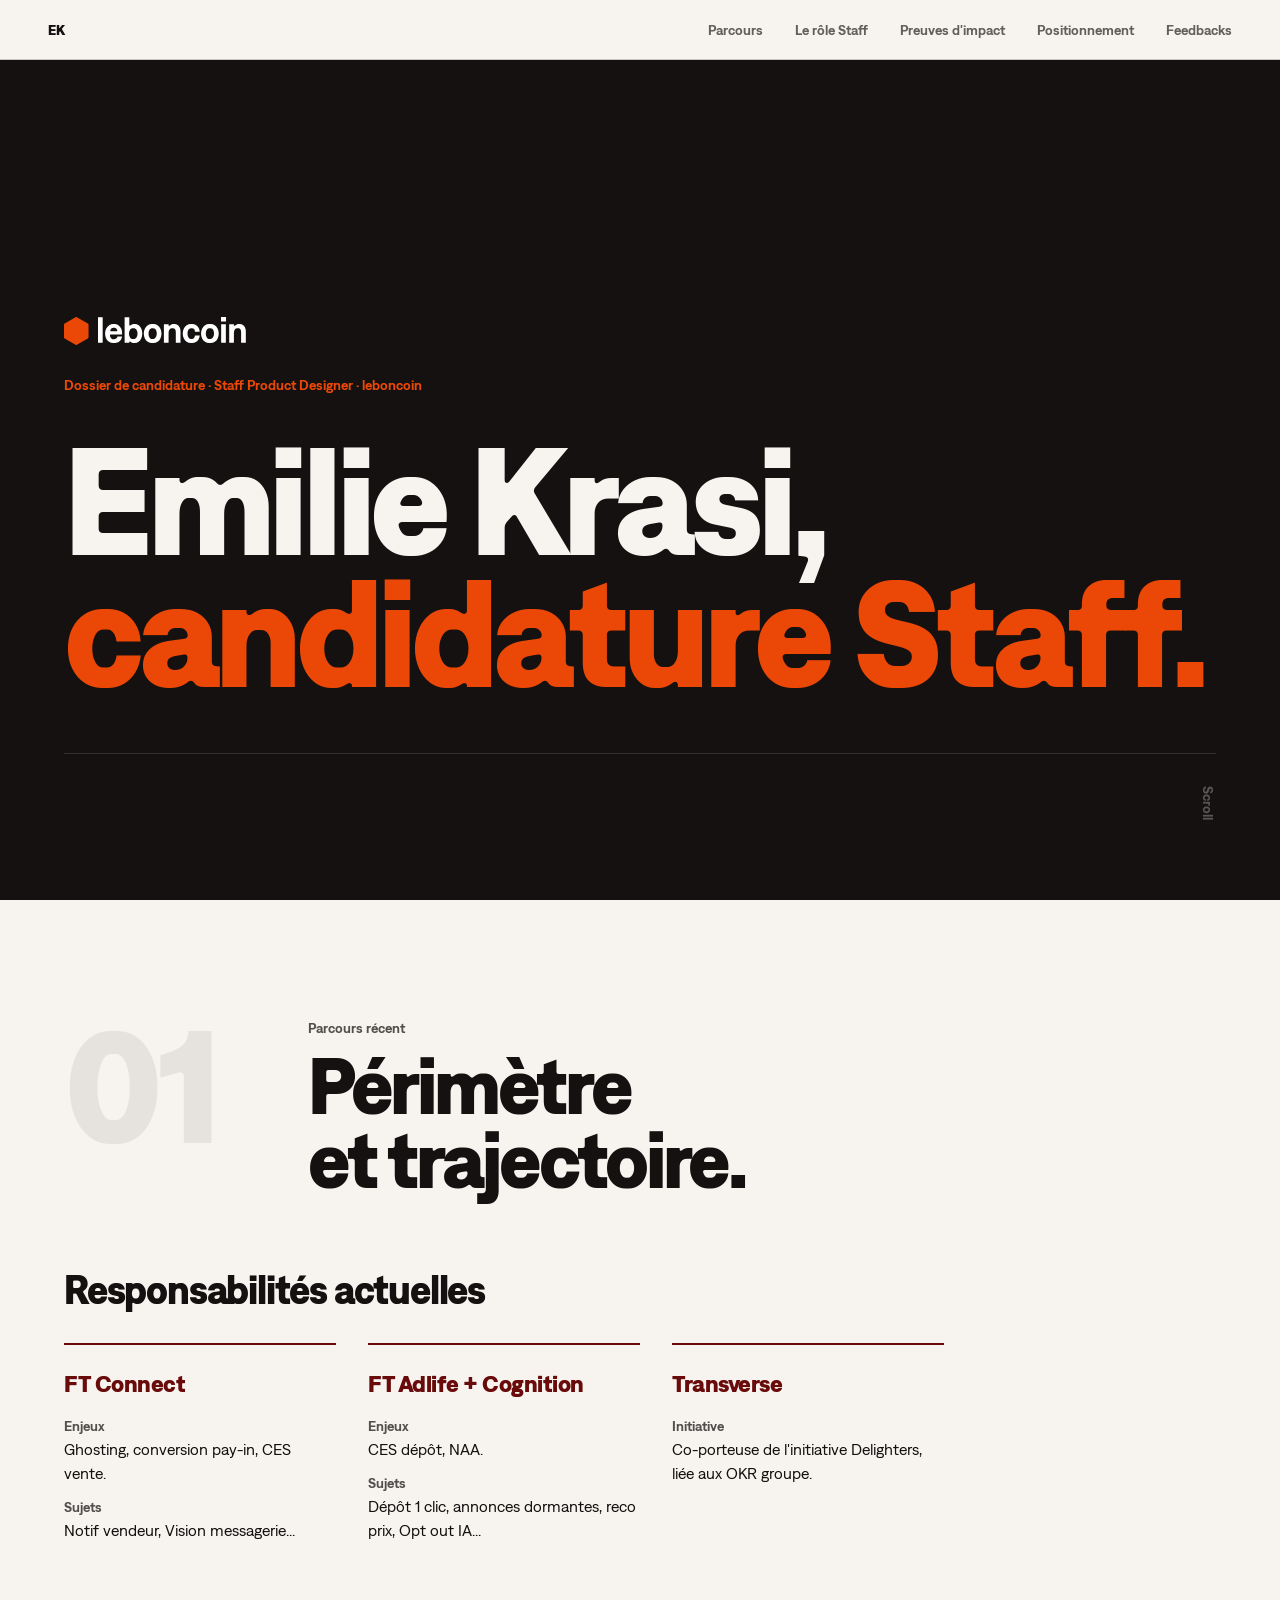
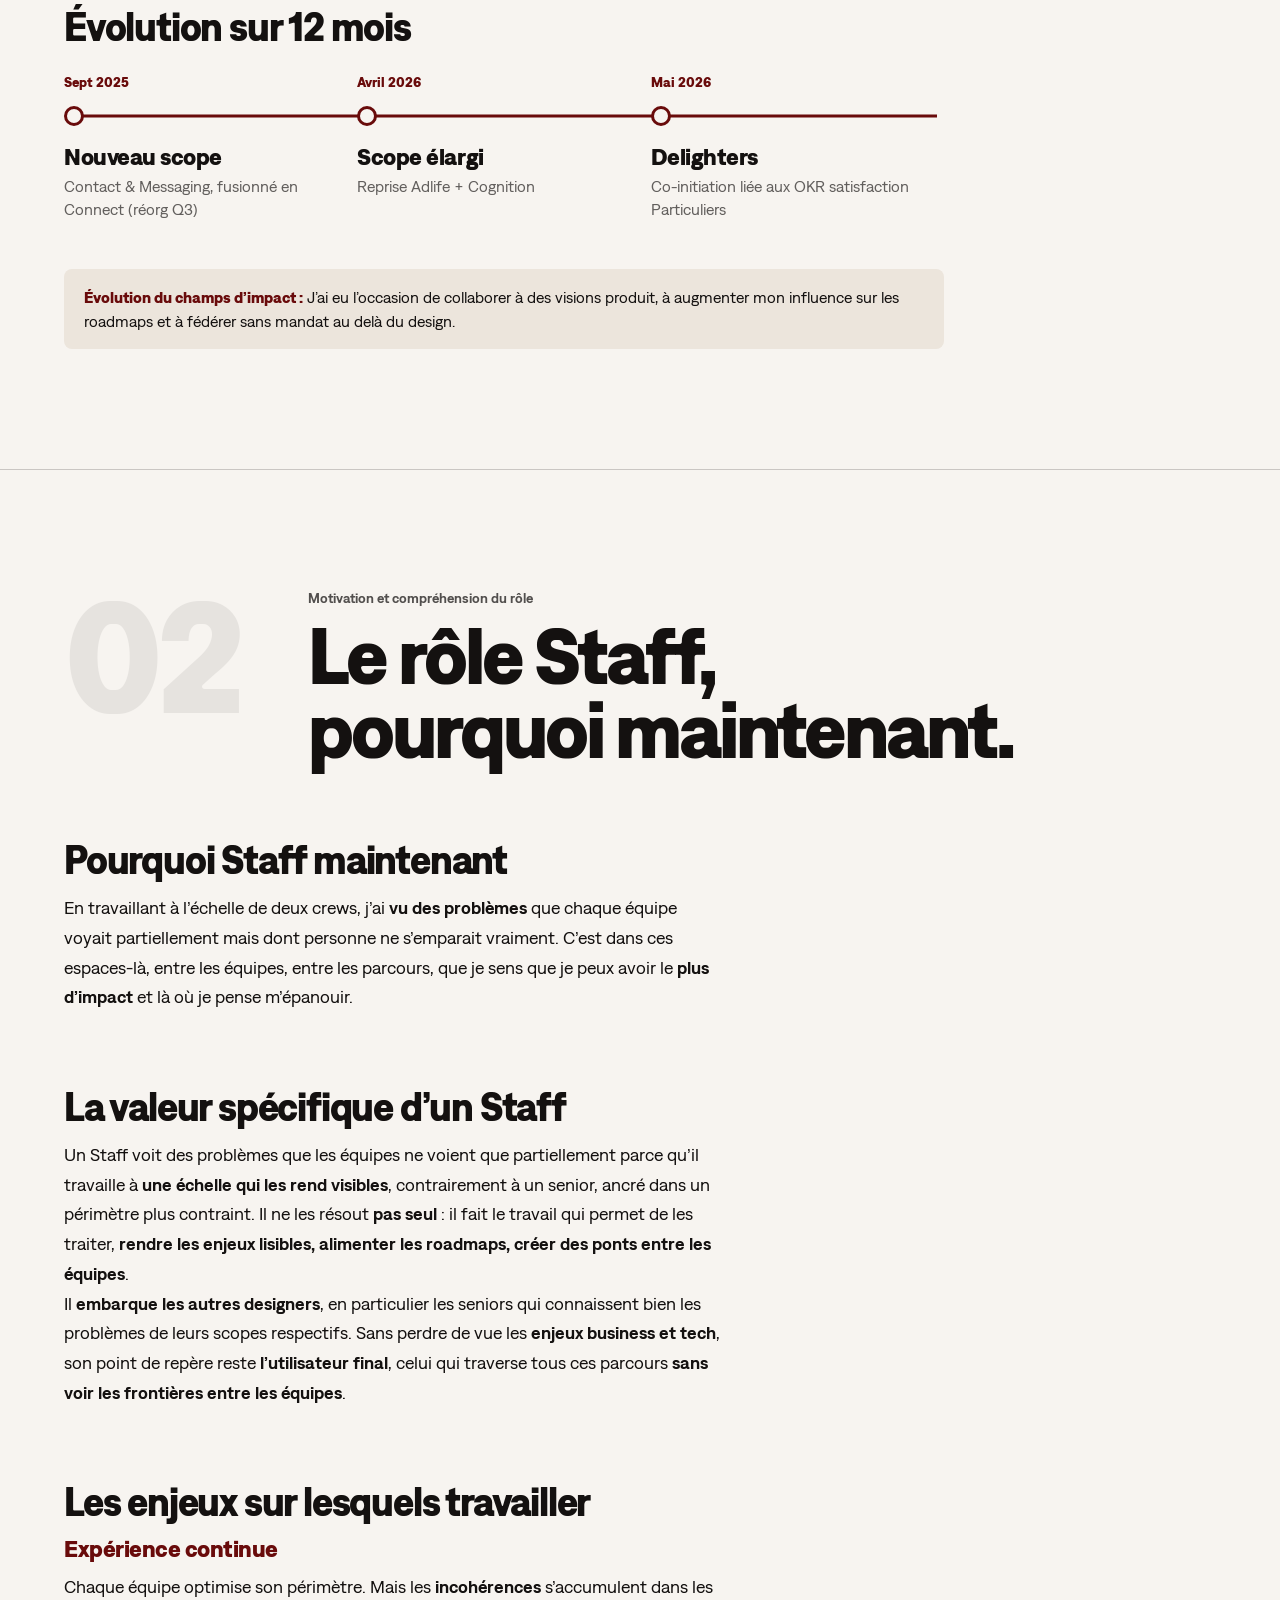
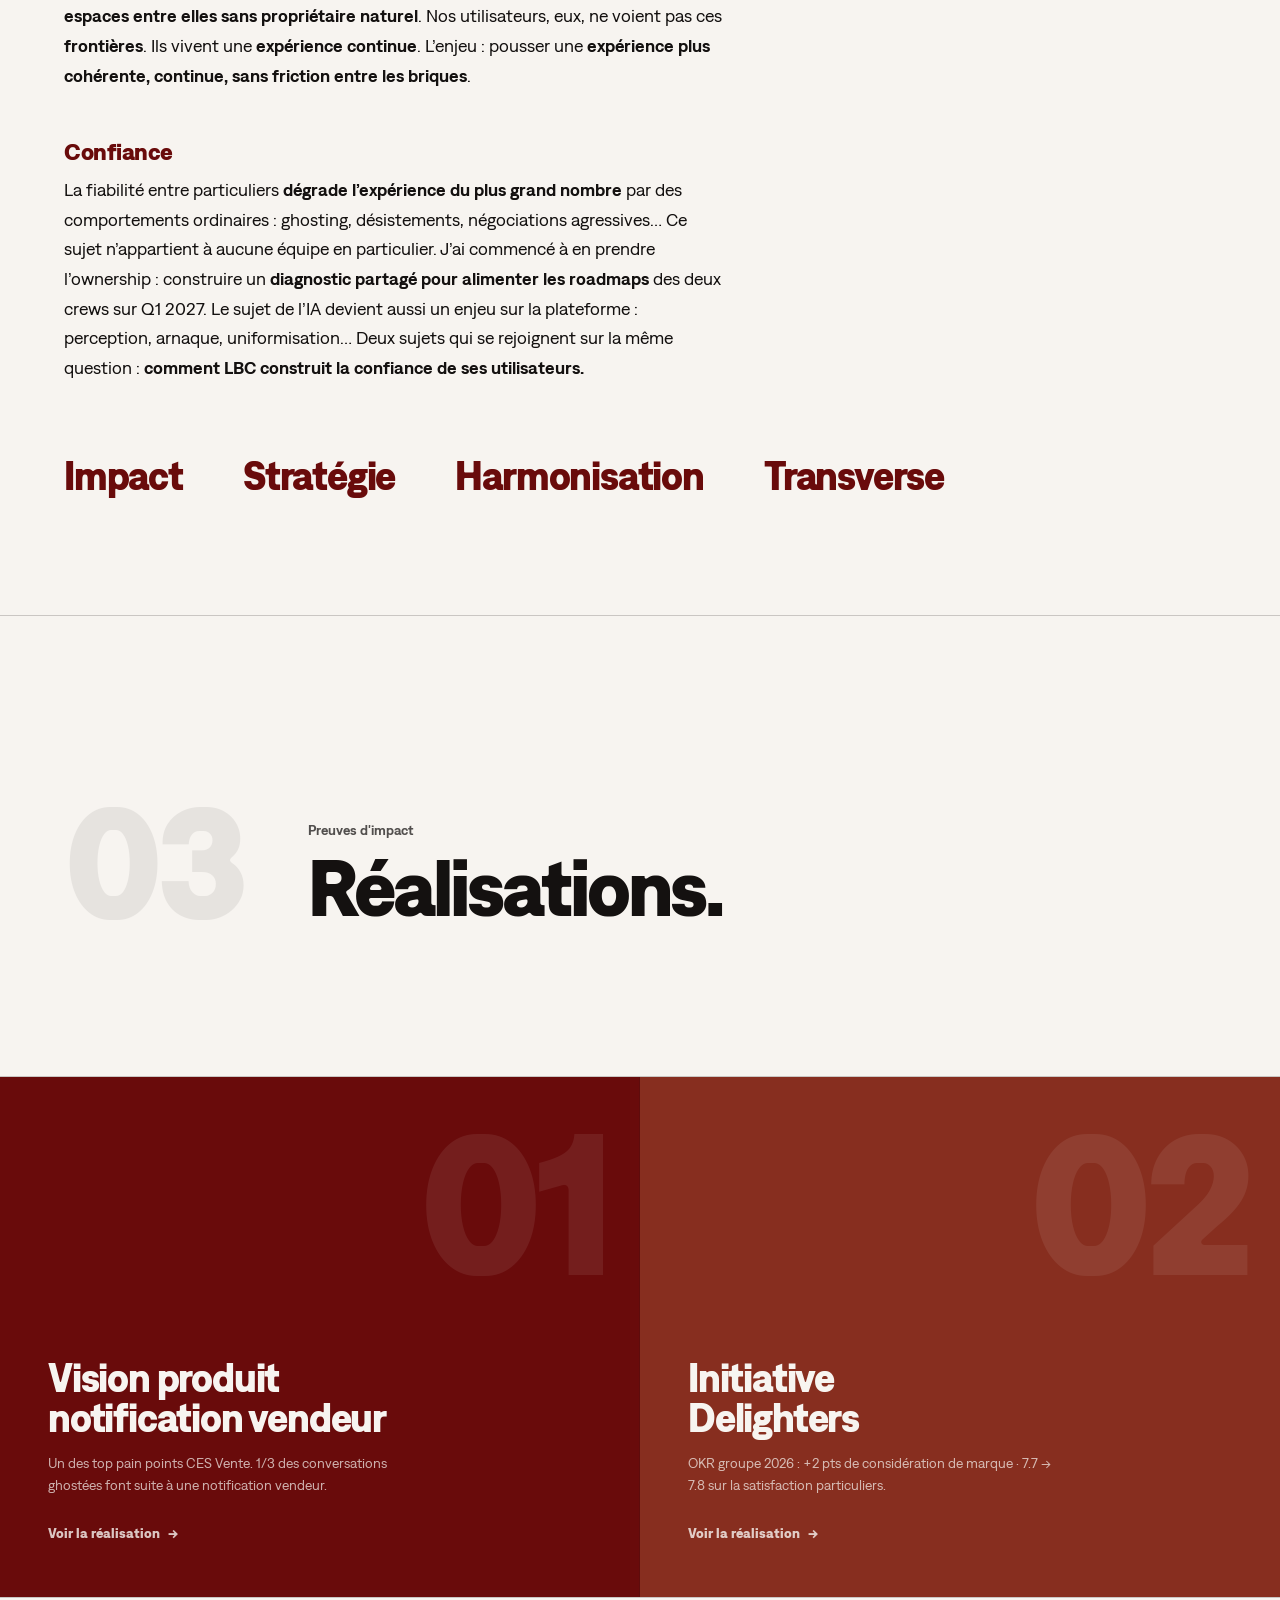
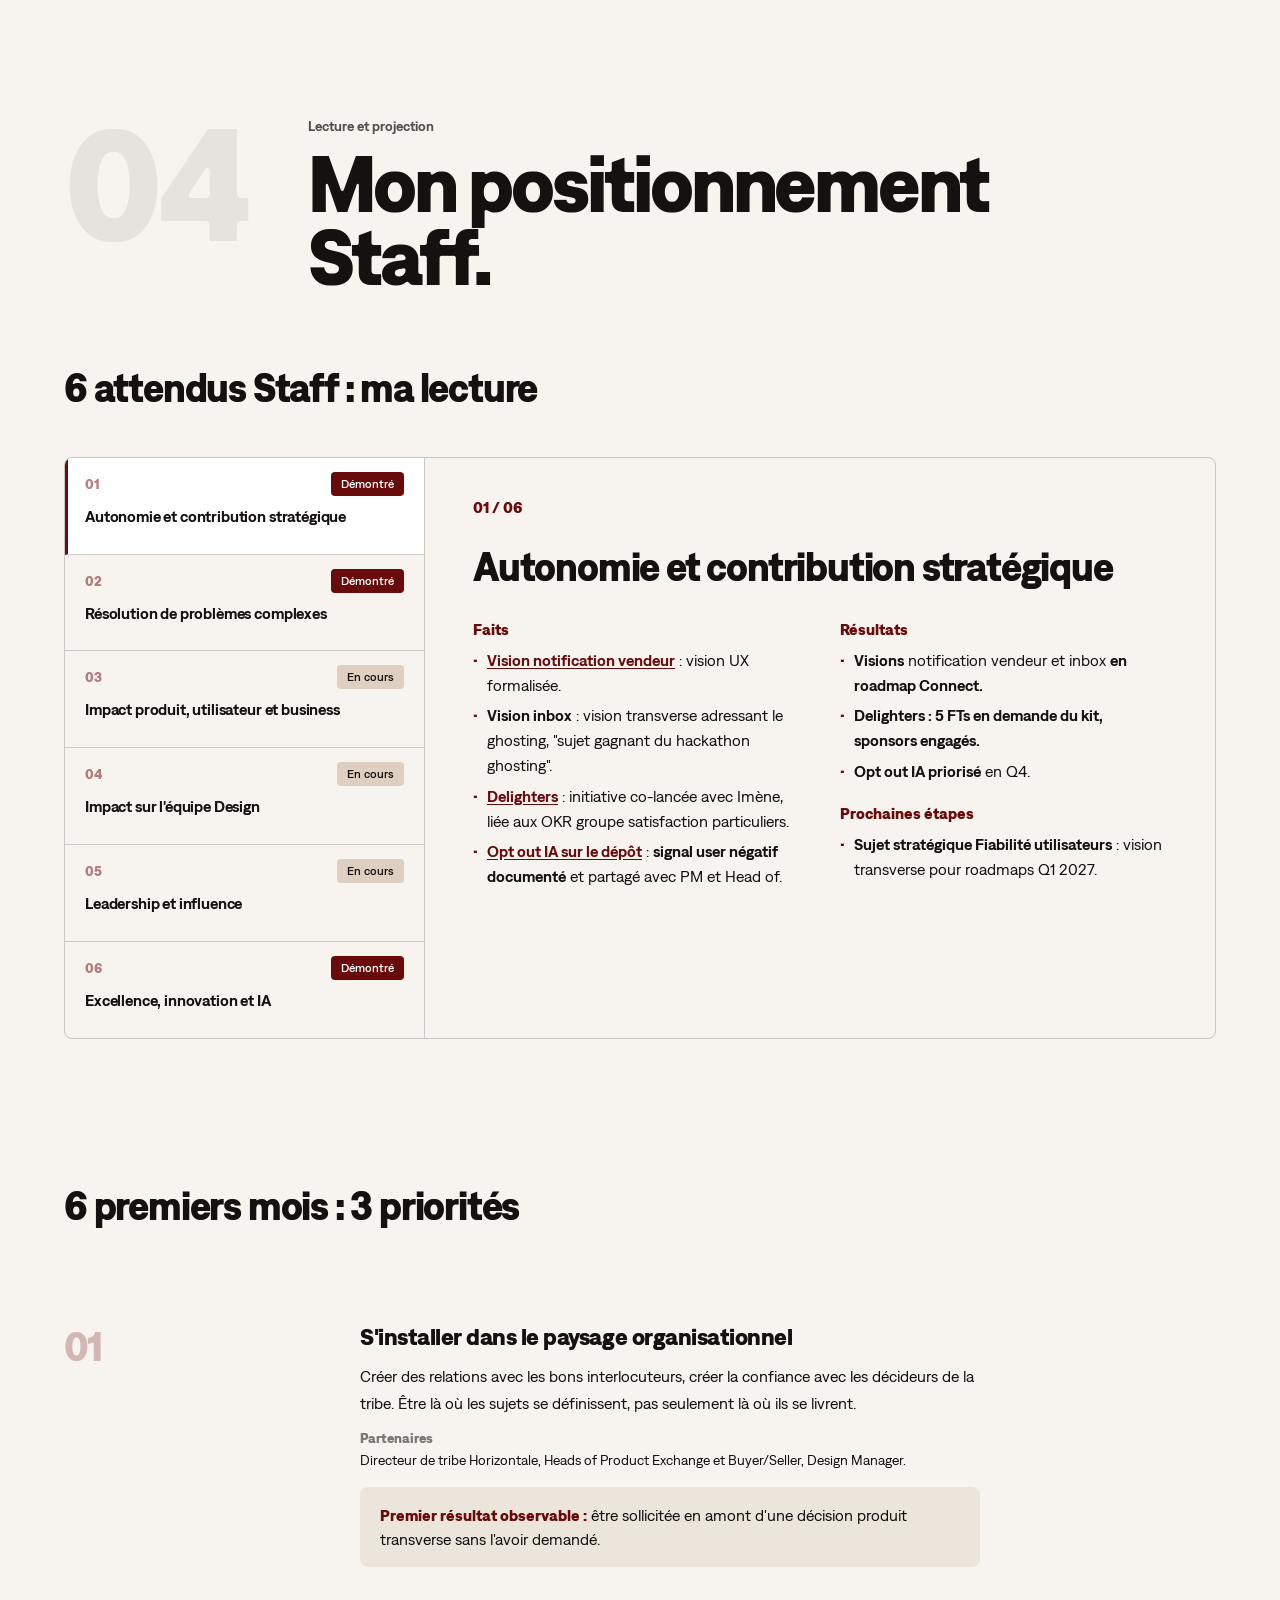
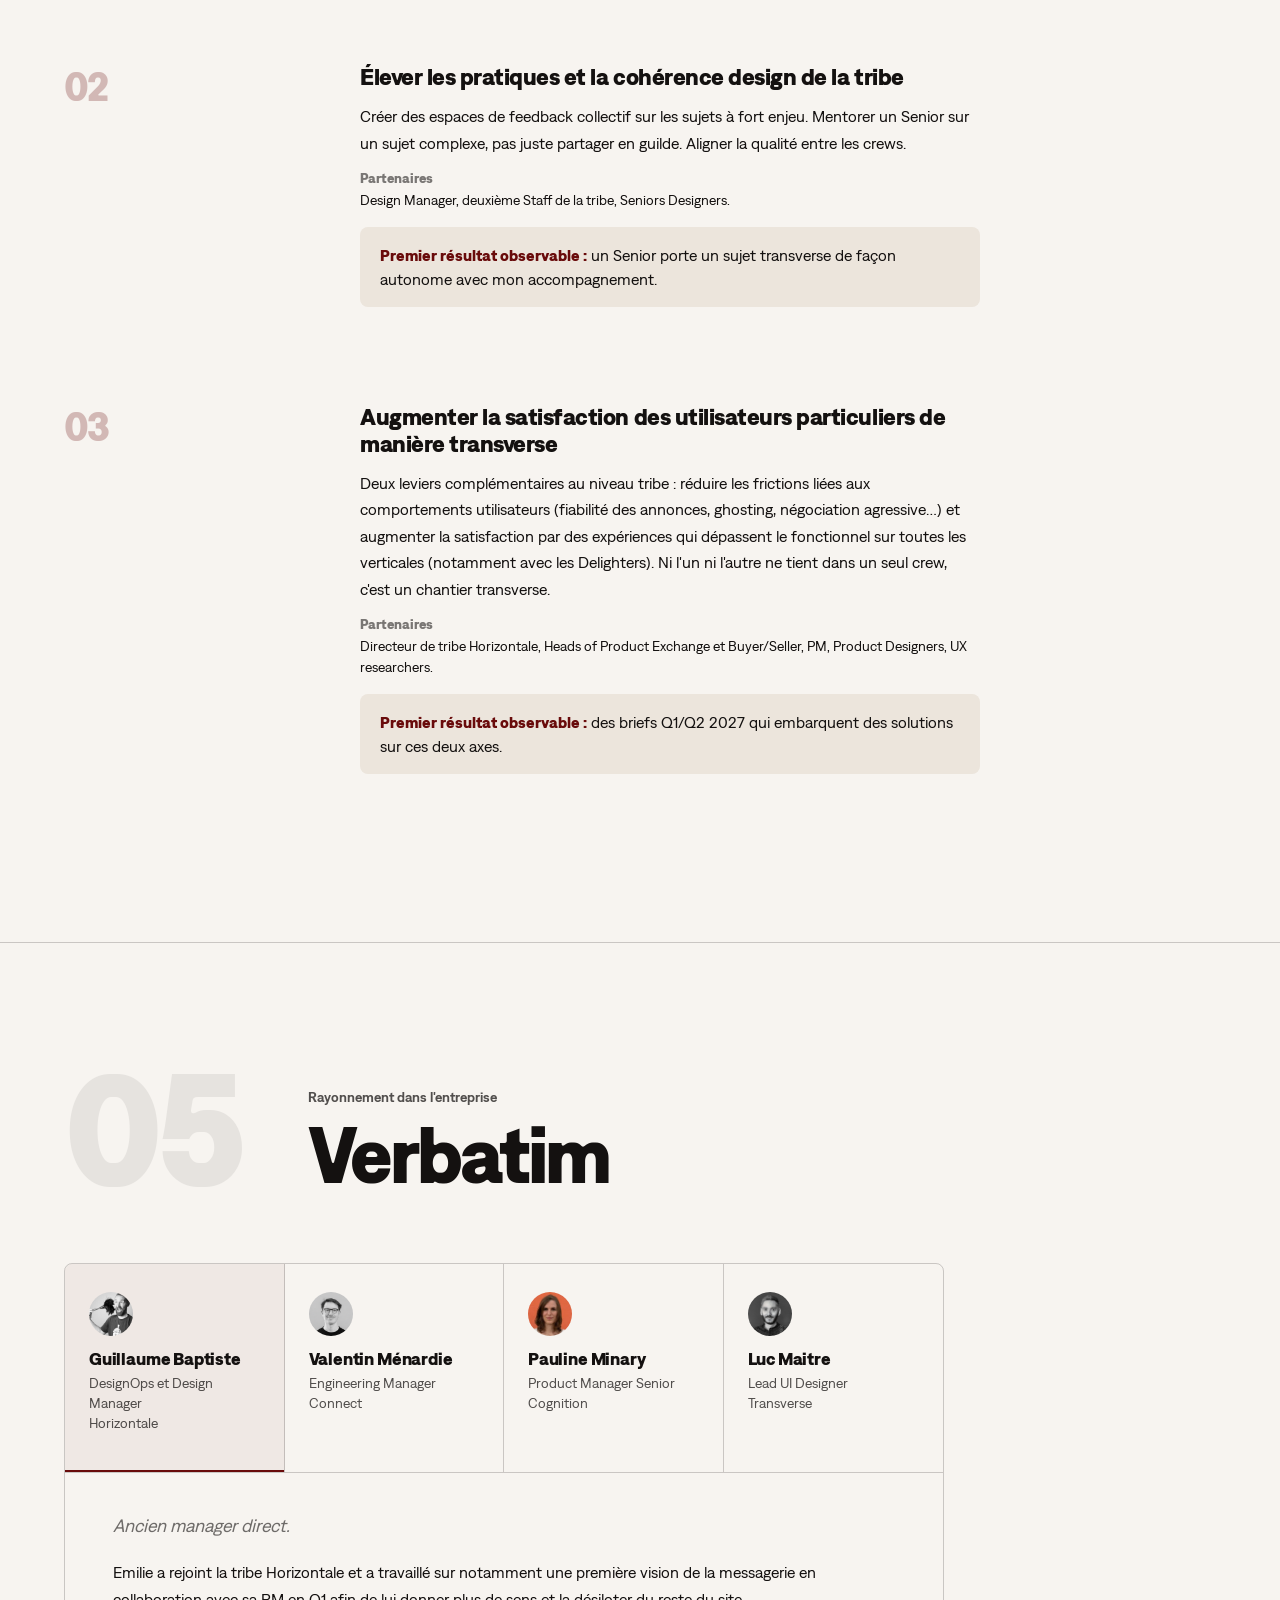
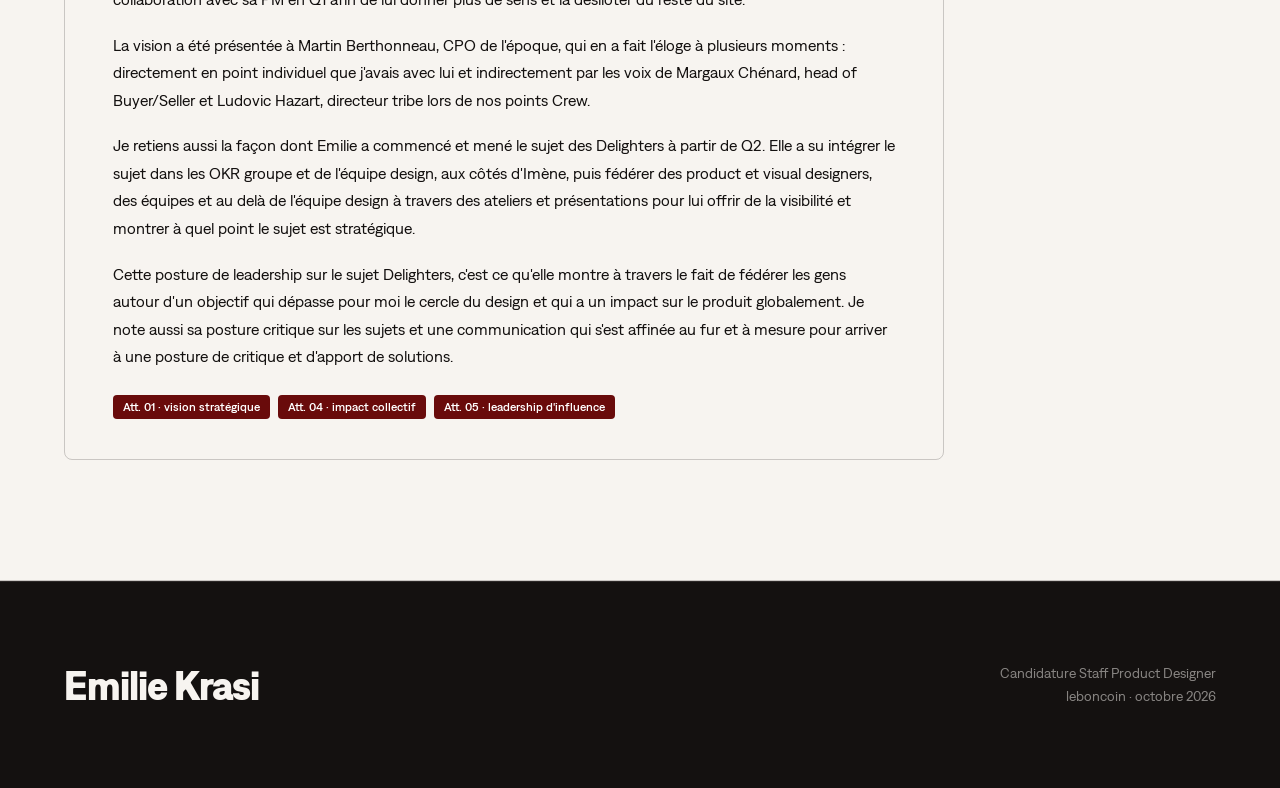
==== commit 5b62824f: "Intègre modifications contenu att. 01/02/03 depuis markdown Co-Authored-By: Claude Sonnet 4.6 <norep" ====
--- a/notes/staff-designer/dossier-staff-typeui-test.html
+++ b/notes/staff-designer/dossier-staff-typeui-test.html
@@ -809,9 +809,9 @@
             <div class="att-pane-body">
               <div><div class="att-sub">Faits</div><ul>
                 <li><a href="https://www.figma.com/design/bahp6rY4H7gjoy8yrfF1AH/FT-Connect?node-id=23261-68869" target="_blank"><span style="font-weight:600">Vision notification vendeur</span></a> : vision UX formalisée.</li>
-                <li><span style="font-weight:600">Vision inbox</span> : vision transverse adressant le ghosting, prouvée au hackathon.</li>
-                <li><a href="https://docs.google.com/presentation/d/1H-7yshinphaCIWJR_3P8RVHDsrkUj5-WH9WrcOBt7UA/edit?slide=id.g3ee7a359c76_0_54" target="_blank"><span style="font-weight:600">Delighters</span></a> : initiative co-lancée avec Imène, liée aux OKR groupe (+2 pts considération de marque, 7.7 → 7.8 satisfaction particuliers).</li>
-                <li><a href="https://miro.com/app/board/uXjVHreBXis=/" target="_blank"><span style="font-weight:600">Opt out IA sur le dépôt</span></a> : signal user négatif documenté et partagé avec PM et Head of.</li>
+                <li><span style="font-weight:600">Vision inbox</span> : vision transverse adressant le ghosting, "sujet gagnant du hackathon ghosting".</li>
+                <li><a href="https://docs.google.com/presentation/d/1H-7yshinphaCIWJR_3P8RVHDsrkUj5-WH9WrcOBt7UA/edit?slide=id.g3ee7a359c76_0_54" target="_blank"><span style="font-weight:600">Delighters</span></a> : initiative co-lancée avec Imène, liée aux OKR groupe satisfaction particuliers.</li>
+                <li><a href="https://miro.com/app/board/uXjVHreBXis=/" target="_blank"><span style="font-weight:600">Opt out IA sur le dépôt</span></a> : <span style="font-weight:600">signal user négatif documenté</span> et partagé avec PM et Head of.</li>
               </ul></div>
               <div><div class="att-sub">Résultats</div><ul>
                 <li><span style="font-weight:600">Visions</span> notification vendeur et inbox <span style="font-weight:600">en roadmap Connect.</span></li>
@@ -828,15 +828,15 @@
             <h3 class="att-pane-title">Résolution de problèmes complexes</h3>
             <div class="att-pane-body">
               <div><div class="att-sub">Faits</div><ul>
-                <li>Vision notification vendeur : sujet non balisé, méthode adaptée : questionnaire, mapping, protocole RITE, prototypage interactif, itérations MVP</li>
-                <li>Contextualisation du prix : silo Connect × Adlife/Cognition identifié proactivement, mise en relation des équipes</li>
+                <li><span style="font-weight:600">Vision notification vendeur</span> : sujet non balisé, méthode adaptée : questionnaire, mapping, protocole RITE, prototypage interactif, itérations MVP.</li>
+                <li><span style="font-weight:600">Contextualisation du prix : silo Connect × Adlife/Cognition identifié proactivement</span>, mise en relation des équipes.</li>
               </ul></div>
               <div><div class="att-sub">Résultats</div><ul>
-                <li>Vision notif vendeur en AB test</li>
-                <li>Décision de mutualiser les efforts pour la cohérence de l'expérience de bout en bout</li>
+                <li><span style="font-weight:600">Vision notif vendeur en AB test.</span></li>
+                <li><span style="font-weight:600">Mutualisation des efforts Connect × Adlife/Cognition</span> pour la cohérence de l'expérience de bout en bout.</li>
               </ul>
               <div class="att-sub" style="margin-top:20px;">Prochaines étapes</div><ul>
-                <li>Devenir une des référentes Delighters au-delà de l'équipe design</li>
+                <li>Devenir une des <span style="font-weight:600">référentes</span> Delighters <span style="font-weight:600">au-delà de l'équipe design.</span></li>
               </ul></div>
             </div>
           </div>
@@ -845,18 +845,18 @@
             <h3 class="att-pane-title">Impact produit, utilisateur et business</h3>
             <div class="att-pane-body">
               <div><div class="att-sub">Faits</div><ul>
-                <li>Vision inbox : hackathon gagné, entré dans la roadmap</li>
-                <li>OPS pub sur parcours de suppression d'annonce : risque CES identifié, alerte levée</li>
-                <li><a href="https://www.figma.com/design/bahp6rY4H7gjoy8yrfF1AH/FT-Connect?node-id=23261-68869" target="_blank">Vision notification vendeur</a> : lead design de la discovery à l'AB test</li>
-                <li>Fiabilité utilisateurs : analyse en cours, roadmaps Q1 2027 dans la cible</li>
+                <li><span style="font-weight:600">Vision inbox</span> : hackathon gagné, <span style="font-weight:600">entré dans la roadmap.</span></li>
+                <li>OPS pub sur parcours de suppression d'annonce : <span style="font-weight:600">risque CES identifié, alerte levée.</span></li>
+                <li><a href="https://www.figma.com/design/bahp6rY4H7gjoy8yrfF1AH/FT-Connect?node-id=23261-68869" target="_blank"><span style="font-weight:600">Vision notification vendeur</span></a> : lead design de la discovery à l'AB test.</li>
+                <li><span style="font-weight:600">Fiabilité utilisateurs</span> : analyse en cours, roadmaps Q1 2027 dans la cible.</li>
               </ul></div>
               <div><div class="att-sub">Résultats</div><ul>
-                <li>Messagerie pro déprioritisée, réorientée vers la conversion acheteur</li>
-                <li>Vision inbox intégrée en roadmap Connect</li>
-                <li>KPIs défensifs OPS pub proposés aux équipes Pub</li>
+                <li><span style="font-weight:600">Sujet messagerie pro déprioritisée</span>, réorientée vers la conversion acheteur.</li>
+                <li><span style="font-weight:600">Vision inbox intégrée</span> en roadmap Connect.</li>
+                <li><span style="font-weight:600">KPIs défensifs OPS pub proposés</span> aux équipes Pub.</li>
               </ul>
               <div class="att-sub" style="margin-top:20px;">Prochaines étapes</div><ul>
-                <li>Analyser les résultats AB test notification vendeur</li>
+                <li>Suivi des résultats AB test notification vendeur et agir en conséquences.</li>
               </ul></div>
             </div>
           </div>
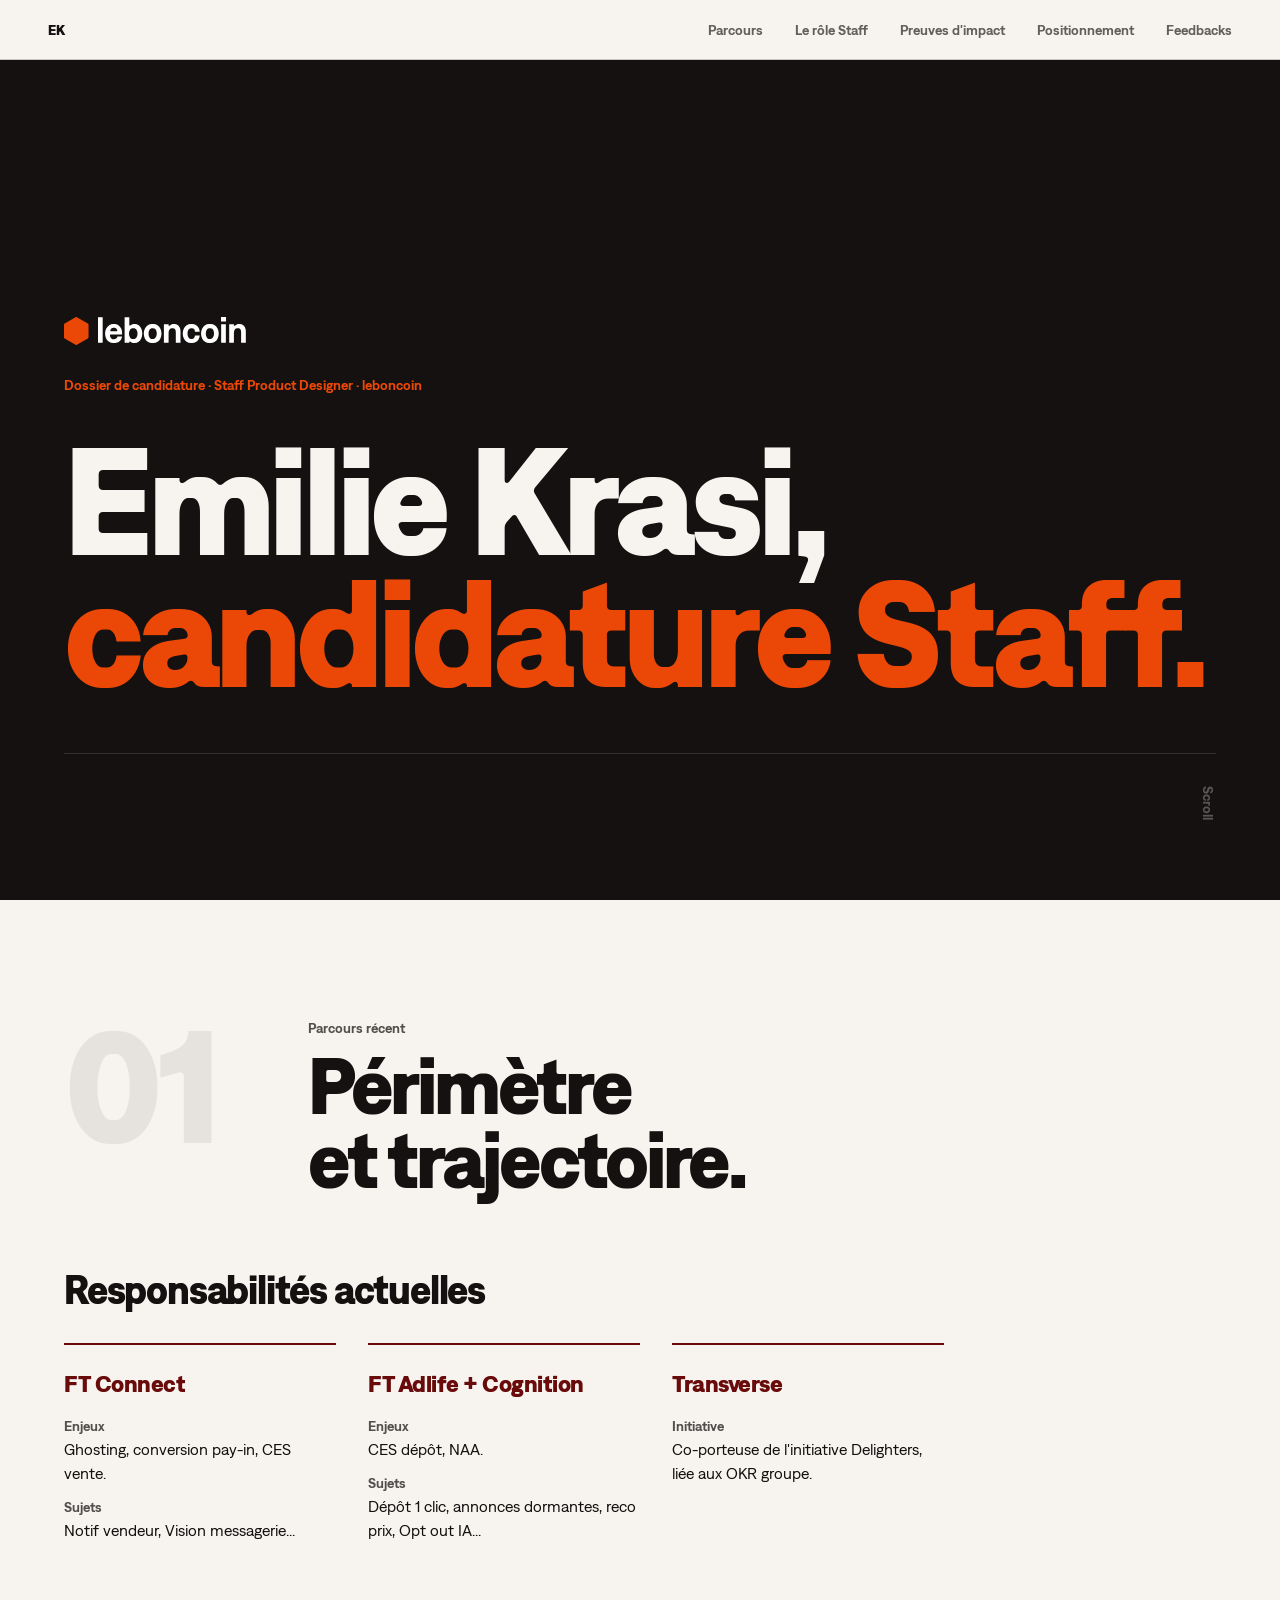
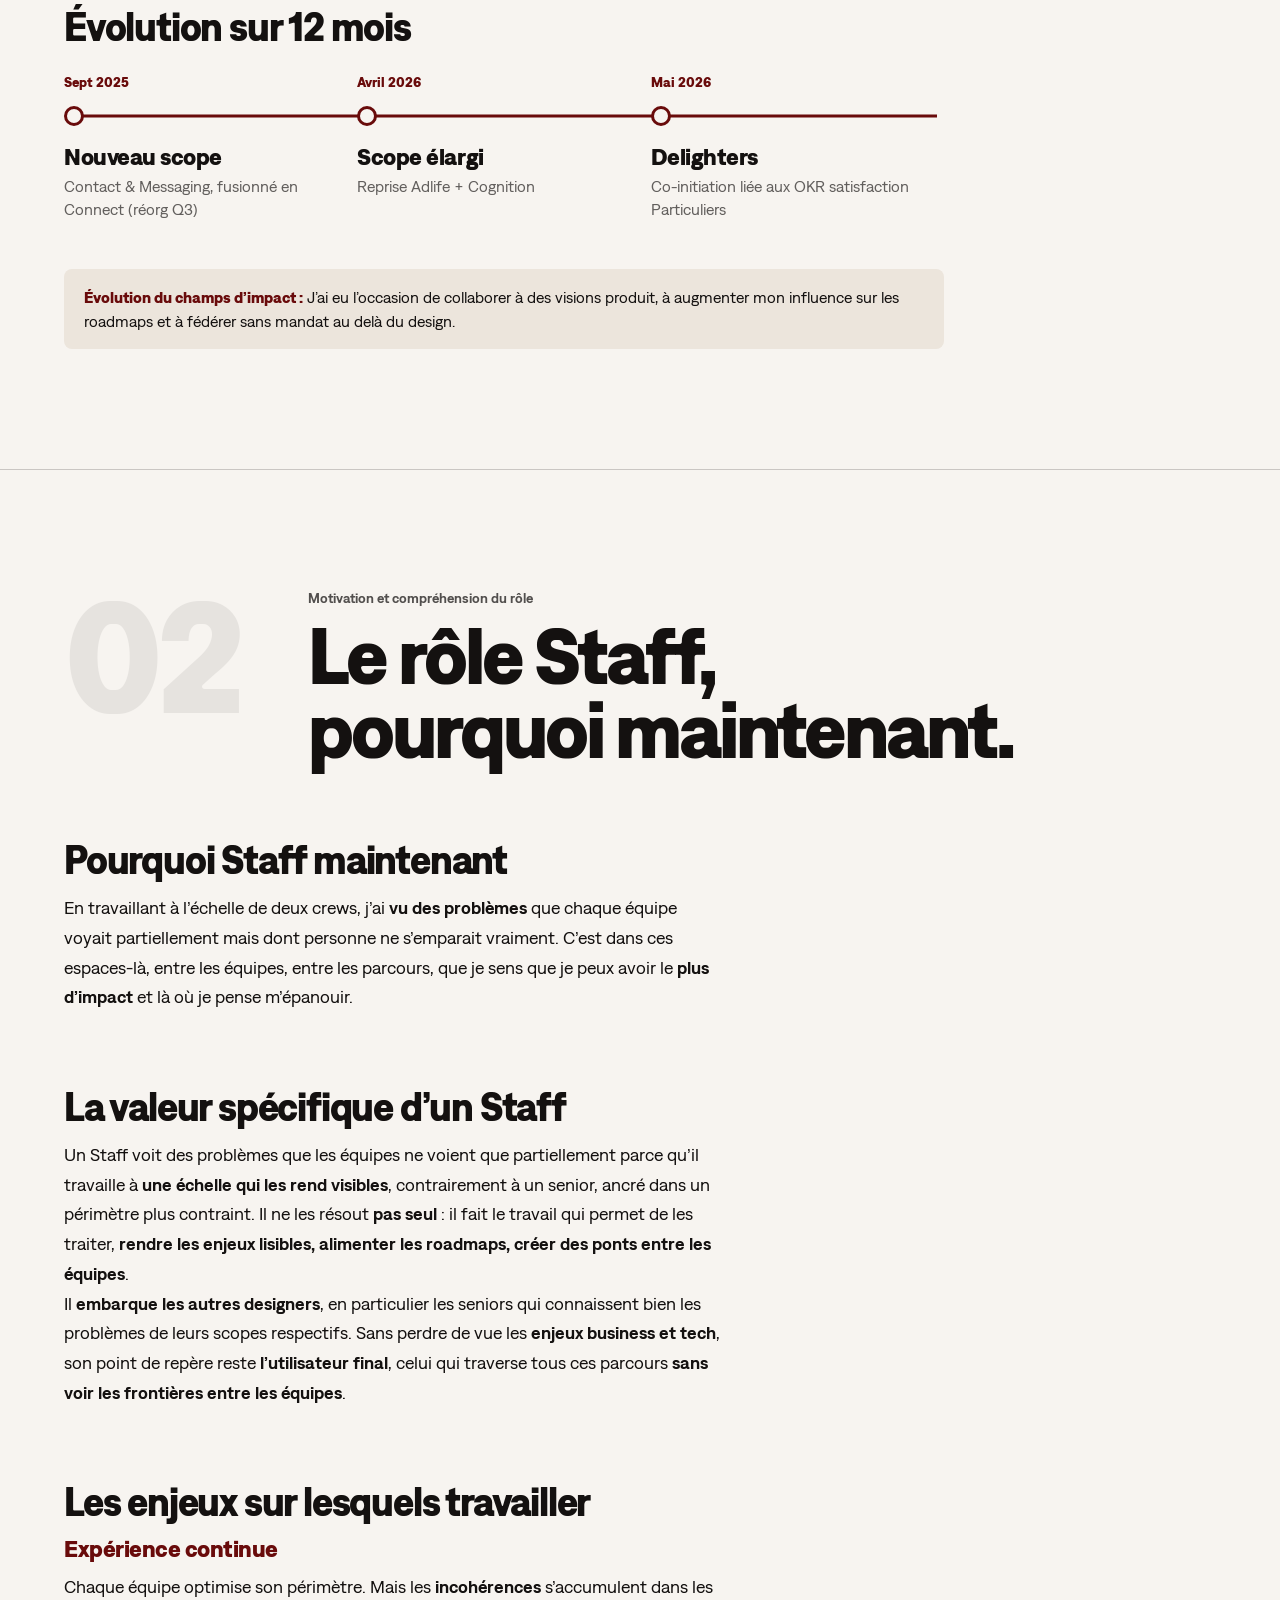
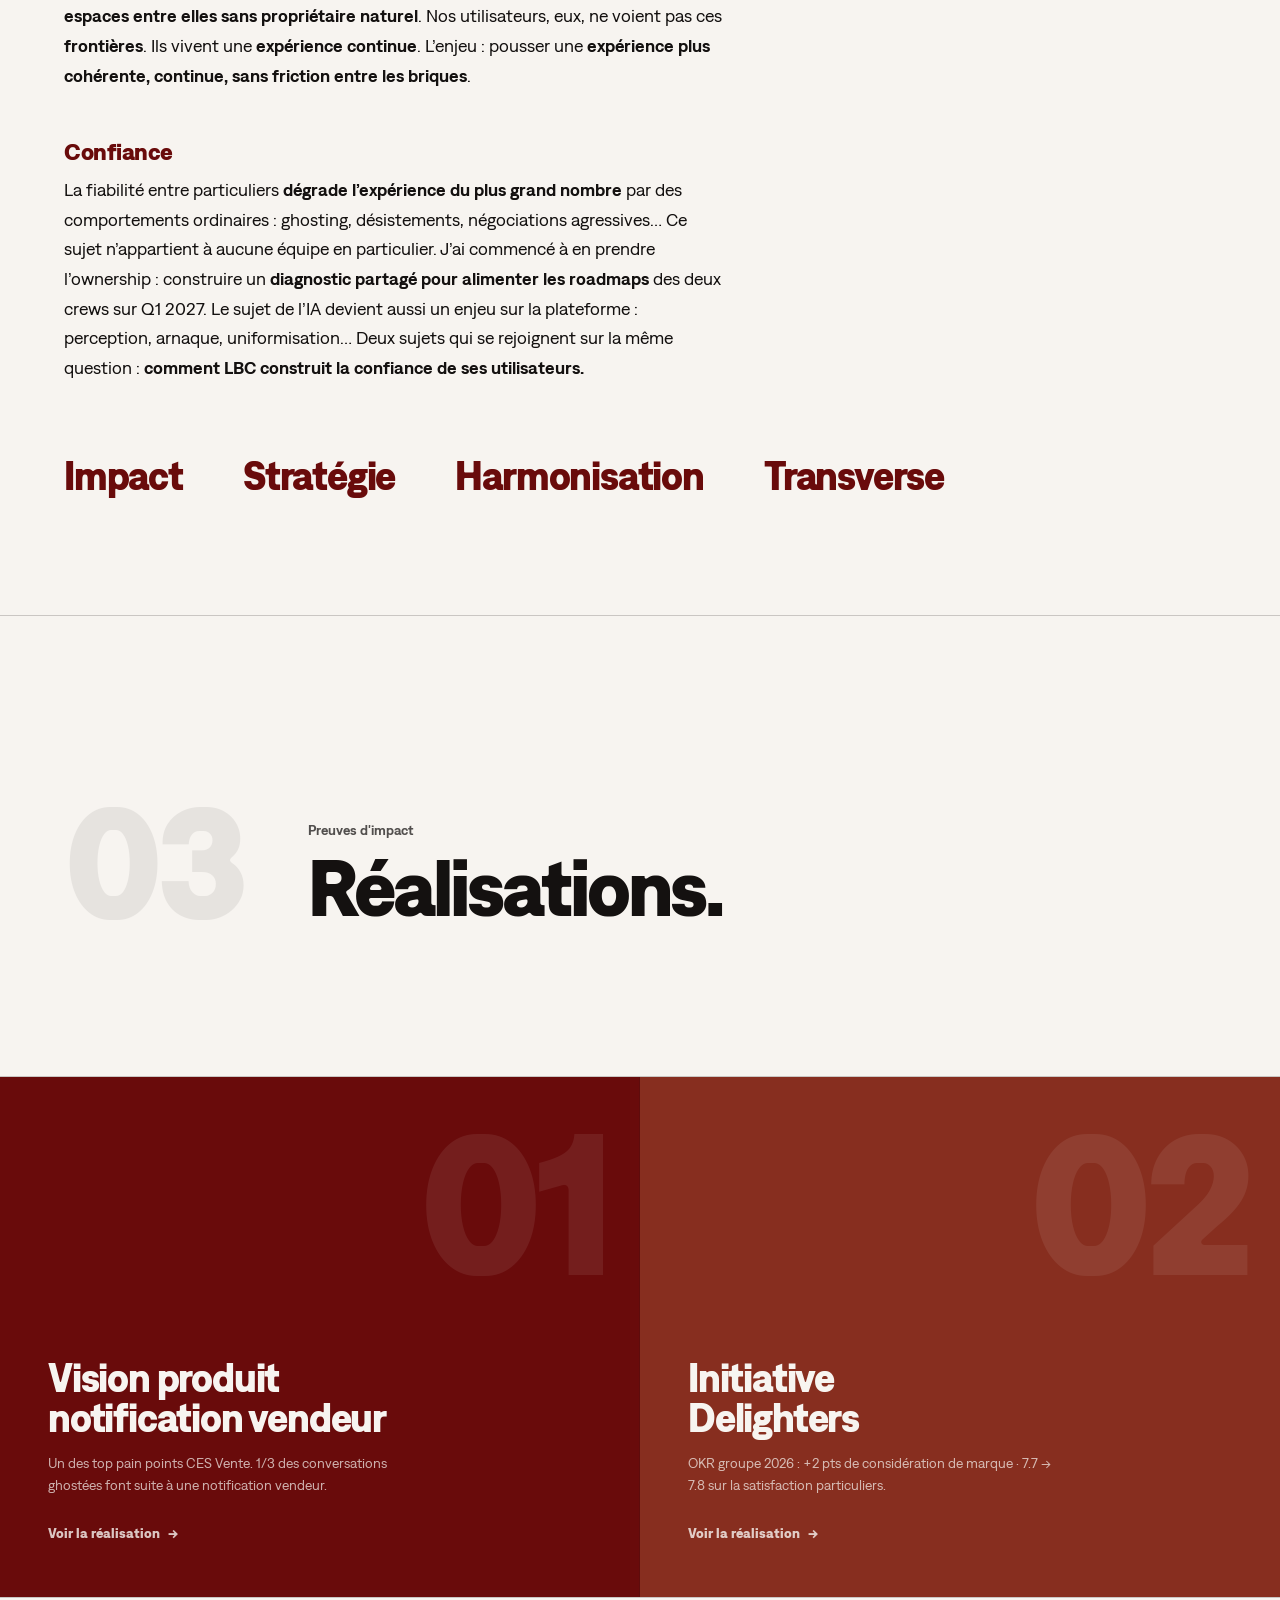
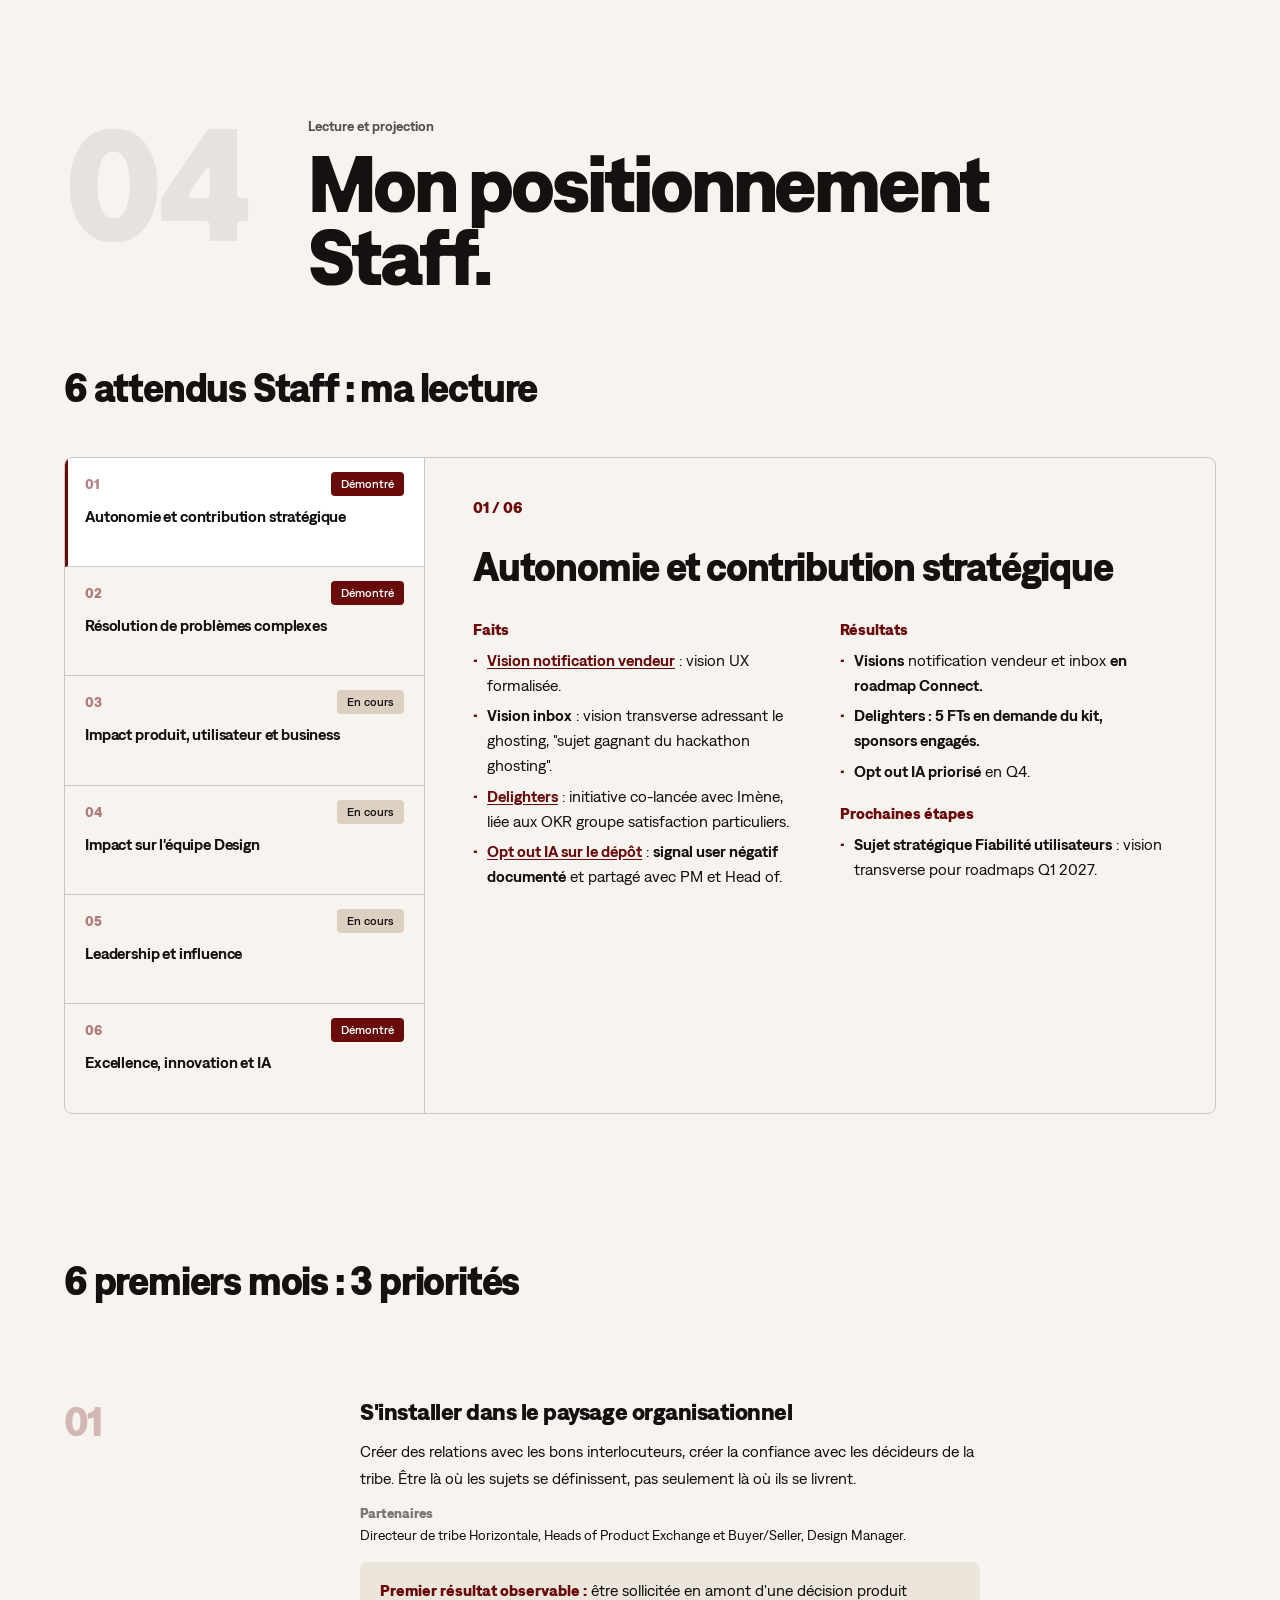
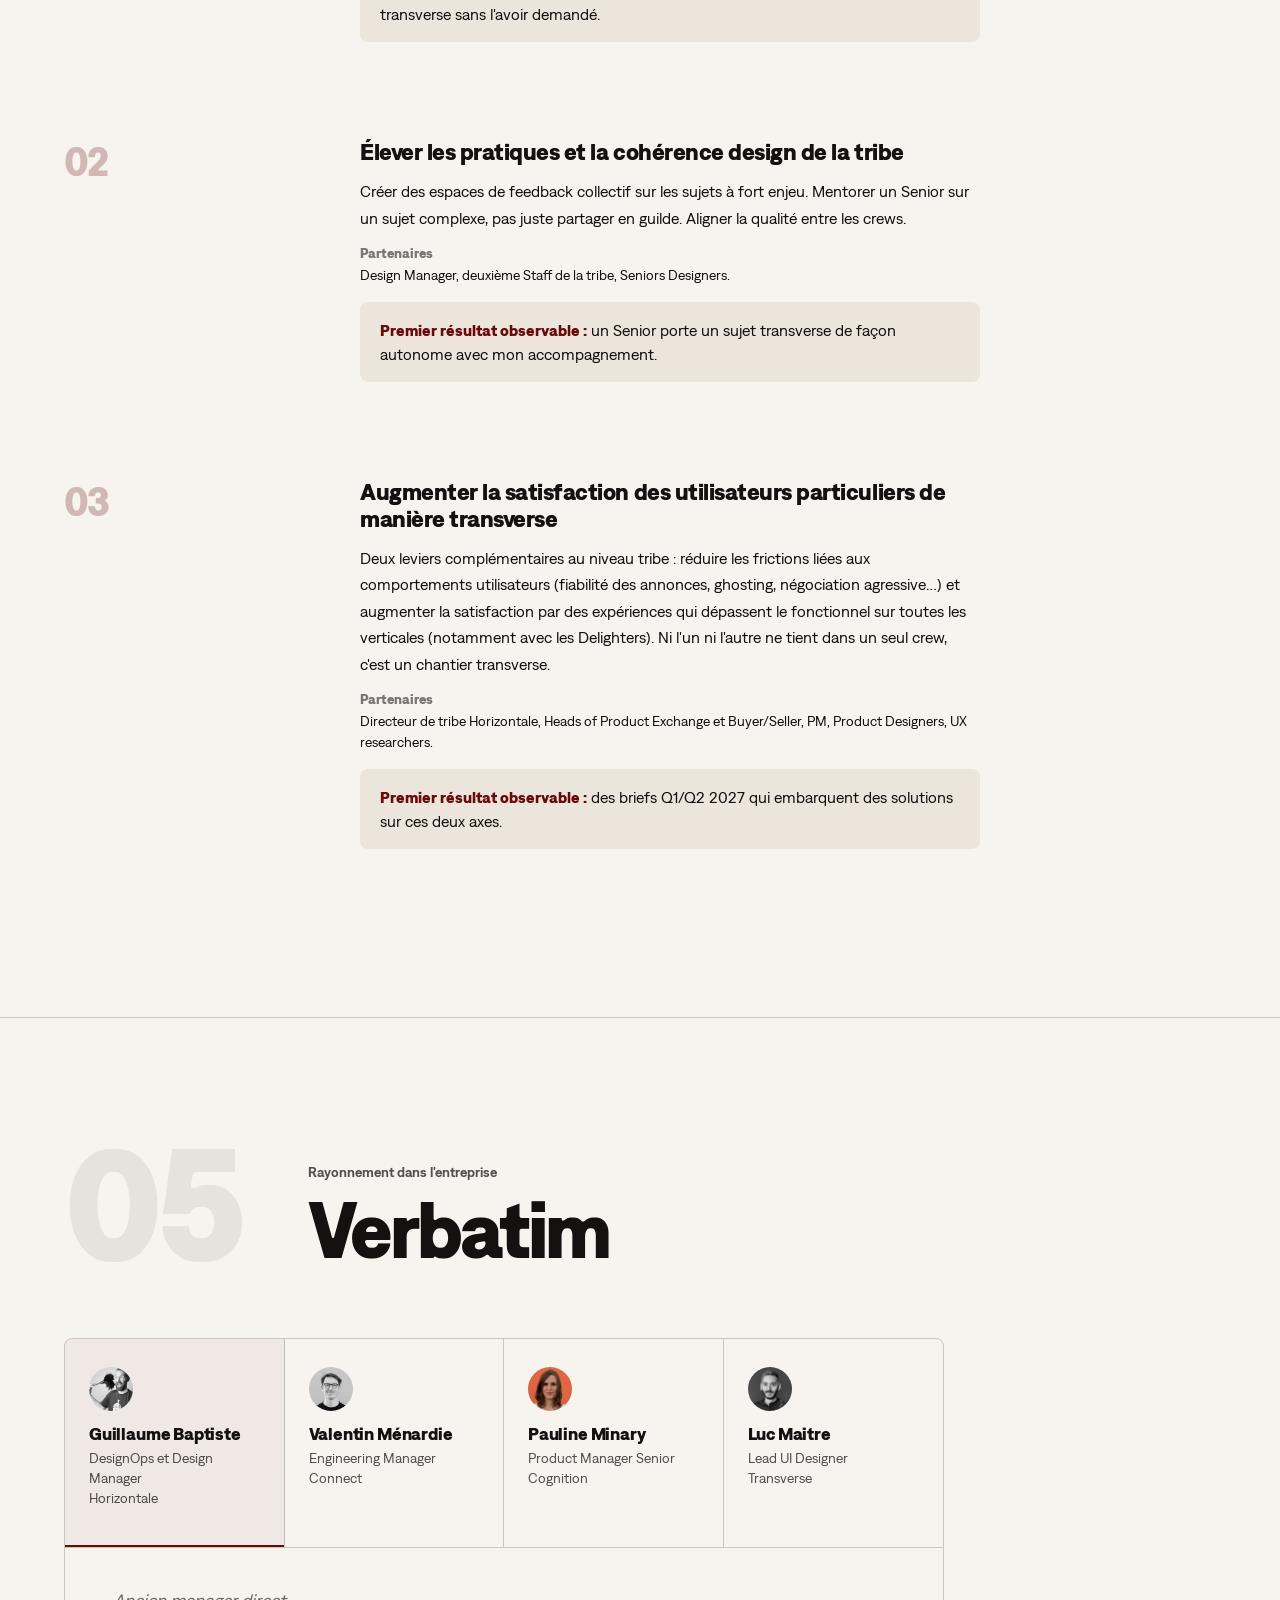
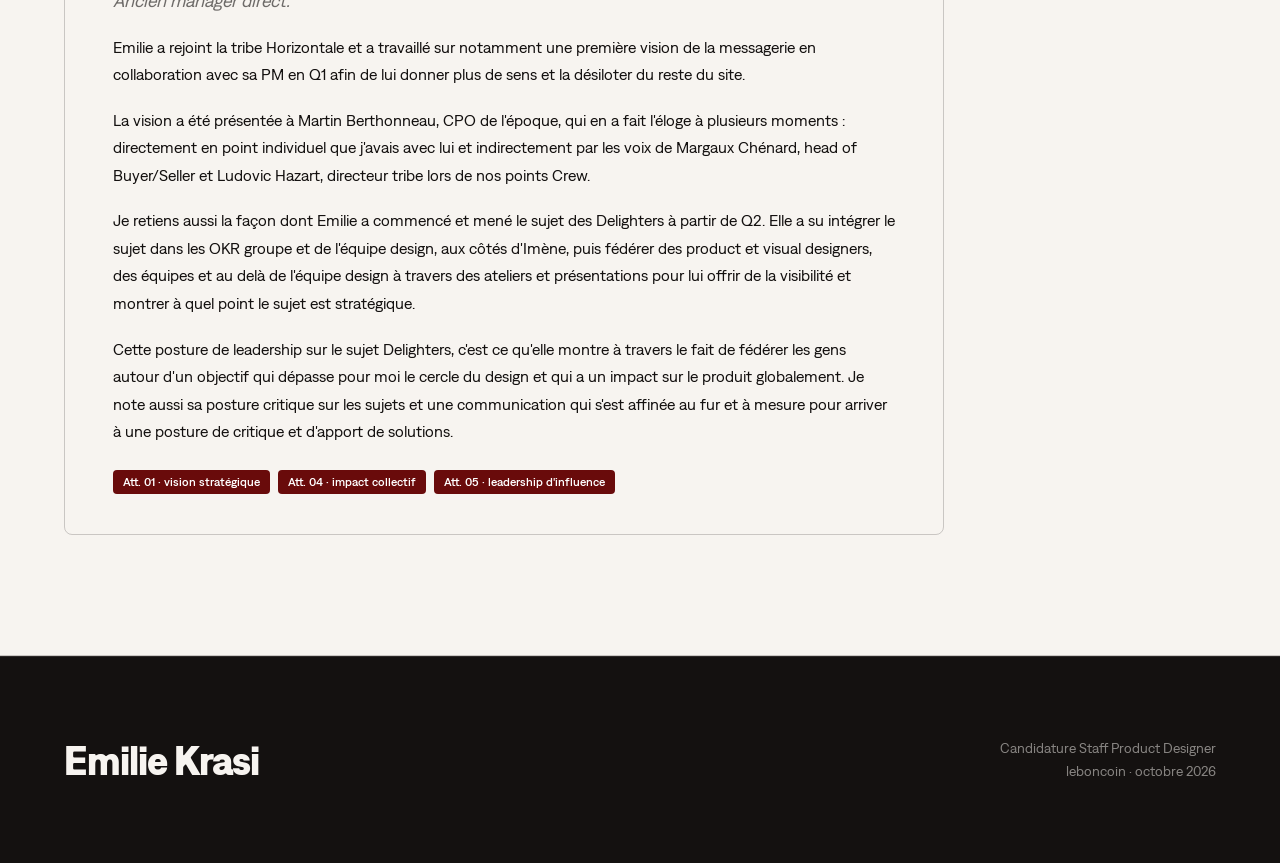
==== commit fdac1ced: "Intègre modifications att. 02/04/05/06 depuis markdown Co-Authored-By: Claude Sonnet 4.6 <noreply@an" ====
--- a/notes/staff-designer/dossier-staff-typeui-test.html
+++ b/notes/staff-designer/dossier-staff-typeui-test.html
@@ -836,7 +836,7 @@
                 <li><span style="font-weight:600">Mutualisation des efforts Connect × Adlife/Cognition</span> pour la cohérence de l'expérience de bout en bout.</li>
               </ul>
               <div class="att-sub" style="margin-top:20px;">Prochaines étapes</div><ul>
-                <li>Devenir une des <span style="font-weight:600">référentes</span> Delighters <span style="font-weight:600">au-delà de l'équipe design.</span></li>
+                <li><span style="font-weight:600">Travailler en synergie avec les équipes impliquées, notamment TRX sur la vision messagerie en Q4.</span></li>
               </ul></div>
             </div>
           </div>
@@ -865,15 +865,15 @@
             <h3 class="att-pane-title">Impact sur l'équipe Design</h3>
             <div class="att-pane-body">
               <div><div class="att-sub">Faits</div><ul>
-                <li>Pratiques IA et prototypage avec Claude partagées en guilde</li>
+                <li><span style="font-weight:600">Pratiques IA</span> : Personal OS et prototypage avec Claude <span style="font-weight:600">partagées en guilde.</span></li>
               </ul></div>
               <div><div class="att-sub">Résultats</div><ul>
-                <li>Kit Delighters sollicité pour une formation par des designers de plusieurs FTs</li>
+                <li><span style="font-weight:600">Kit Delighters : sollicitée pour une formation</span> par des designers et PM de plusieurs FTs.</li>
               </ul>
               <div class="att-sub" style="margin-top:20px;">Prochaines étapes</div><ul>
-                <li>Former les designers et PMs des FTs demandeuses pour déployer le kit en autonomie</li>
-                <li>Mentorer le CDD qui arrive</li>
-                <li>Organiser des meetups avec des acteurs liés au design à l'externe</li>
+                <li><span style="font-weight:600">Former</span> les designers et PMs des FTs demandeuses pour <span style="font-weight:600">déployer le kit en autonomie.</span></li>
+                <li><span style="font-weight:600">Mentorer</span> le CDD qui arrive.</li>
+                <li><span style="font-weight:600">Organiser des rencontres/meetups internes</span> avec des acteurs du Design externes.</li>
               </ul></div>
             </div>
           </div>
@@ -882,17 +882,17 @@
             <h3 class="att-pane-title">Leadership et influence</h3>
             <div class="att-pane-body">
               <div><div class="att-sub">Faits</div><ul>
-                <li>Initiative Delighters co-lancée sans mandat, portée au niveau transverse</li>
-                <li>5 FTs en demande du kit (Search, Maps, Adlife/Cognition, Addons, Pro Dealers)</li>
-                <li>POC Père Noël : a inversé une décision déjà prise</li>
-                <li>Eliott Lujan (Staff Android) : <li>Eliott Lujan (Staff Android) : nous a invité à présenter l'initiative en guilde Android</li>
+                <li>Initiative Delighters co-lancée <span style="font-weight:600">sans mandat</span>, portée au niveau transverse.</li>
+                <li><span style="font-weight:600">5 FTs en demande du kit</span> (Search, Maps, Adlife/Cognition, Addons, Pro Dealers).</li>
+                <li><span style="font-weight:600">POC</span> Père Noël : a <span style="font-weight:600">inversé une décision déjà prise.</span></li>
+                <li>Eliott Lujan (Staff Android) : nous a <span style="font-weight:600">invité à présenter l'initiative en guilde Android.</span></li>
               </ul></div>
               <div><div class="att-sub">Résultats</div><ul>
-                <li>Sponsors engagés : Margaux Chenard (Head of Product Buyer/Seller), Cyrille Page (Directeur Tech Mobility), David Groizeau (Directeur Tech Monetization)</li>
-                <li>Rayonnement hors périmètre design</li>
+                <li><span style="font-weight:600">3 Sponsors engagés</span> : Margaux Chenard (Head of Product Buyer/Seller), Cyrille Page (Directeur Tech Mobility), David Groizeau (Directeur Tech Monetization).</li>
+                <li><span style="font-weight:600">Rayonnement hors périmètre design.</span></li>
               </ul>
               <div class="att-sub" style="margin-top:20px;">Prochaines étapes</div><ul>
-                <li>Devenir une référente Delighters au-delà de l'équipe design</li>
+                <li>Devenir une <span style="font-weight:600">référente Delighters au-delà de l'équipe design.</span></li>
               </ul></div>
             </div>
           </div>
@@ -901,11 +901,11 @@
             <h3 class="att-pane-title">Excellence, innovation et IA</h3>
             <div class="att-pane-body">
               <div><div class="att-sub">Faits</div><ul>
-                <li>Méthode adaptée au sujet : guerilla sur sujets simples, prototype HTML sur parcours complexes</li>
-                <li>POC rapides avant investissement : formulaire qualité des leads, hackathon inbox, Delighter Père Noël</li>
-                <li>Personal OS avec agents Claude personnalisés : cadrage, idéation, prototypage, research</li>
-                <li>Vibecoding : Delighter Père Noël, prototypes utilisateurs interactifs (hackathon inbox, notification vendeur)</li>
-                <li>Ce dossier lui-même vibecodé avec Claude</li>
+                <li><span style="font-weight:600">Méthode adaptée au sujet et à sa complexité</span> : guerilla sur sujets simples, prototype HTML sur parcours complexes.</li>
+                <li><span style="font-weight:600">POC rapides</span> avant investissement : formulaire qualité des leads, hackathon inbox, Delighter Père Noël.</li>
+                <li><span style="font-weight:600">Personal OS avec plusieurs agents Claude personnalisés et skills</span> : cadrage, idéation, prototypage, research.</li>
+                <li><span style="font-weight:600">Vibecoding</span> : Delighter Père Noël, prototypes utilisateurs interactifs (hackathon inbox, notification vendeur).</li>
+                <li><span style="font-weight:600">Ce dossier lui-même vibecodé avec Claude.</span> Si tu as lu jusque ici, sache que 3 easter eggs se cachent dans ce site. Sauras-tu les trouver ?</li>
               </ul></div>
               <div><div class="att-sub">Résultats</div><ul>
                 <li>Prototypes dynamiques convaincants pour les tests utilisateurs</li>
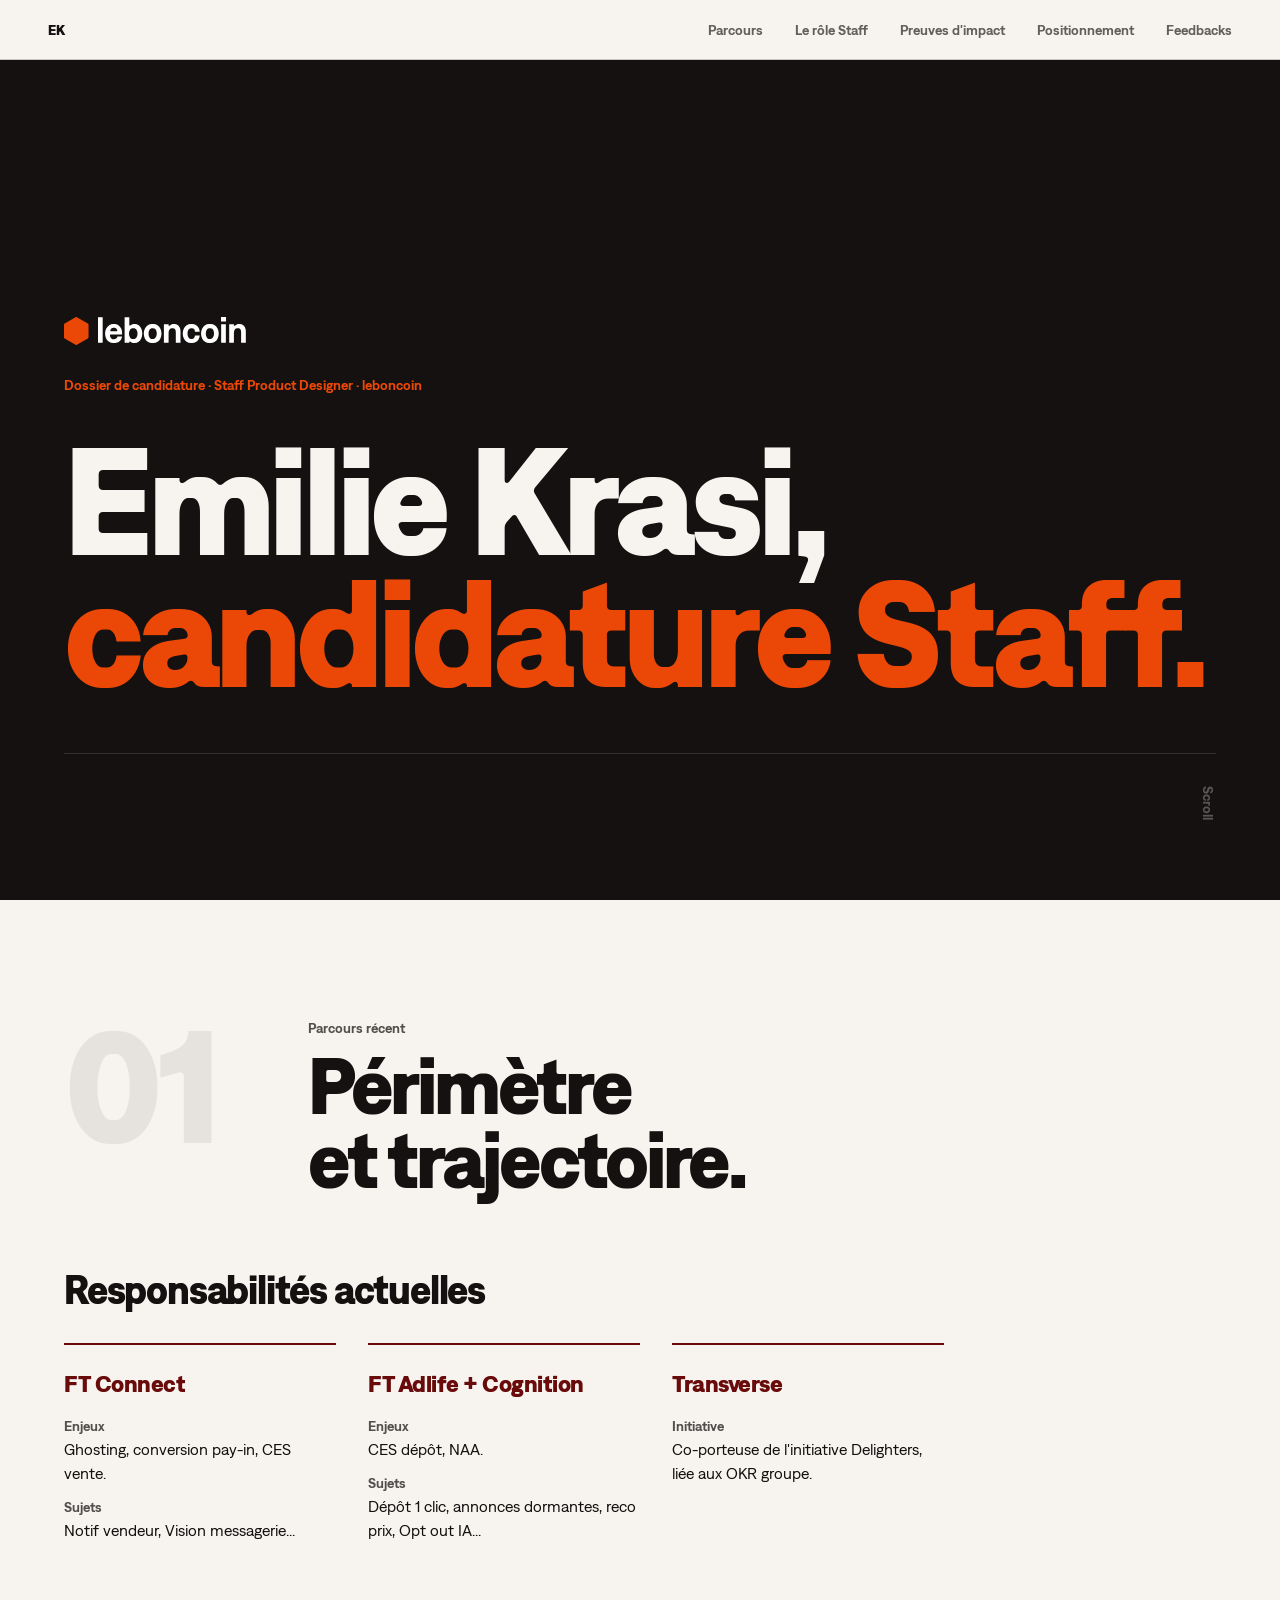
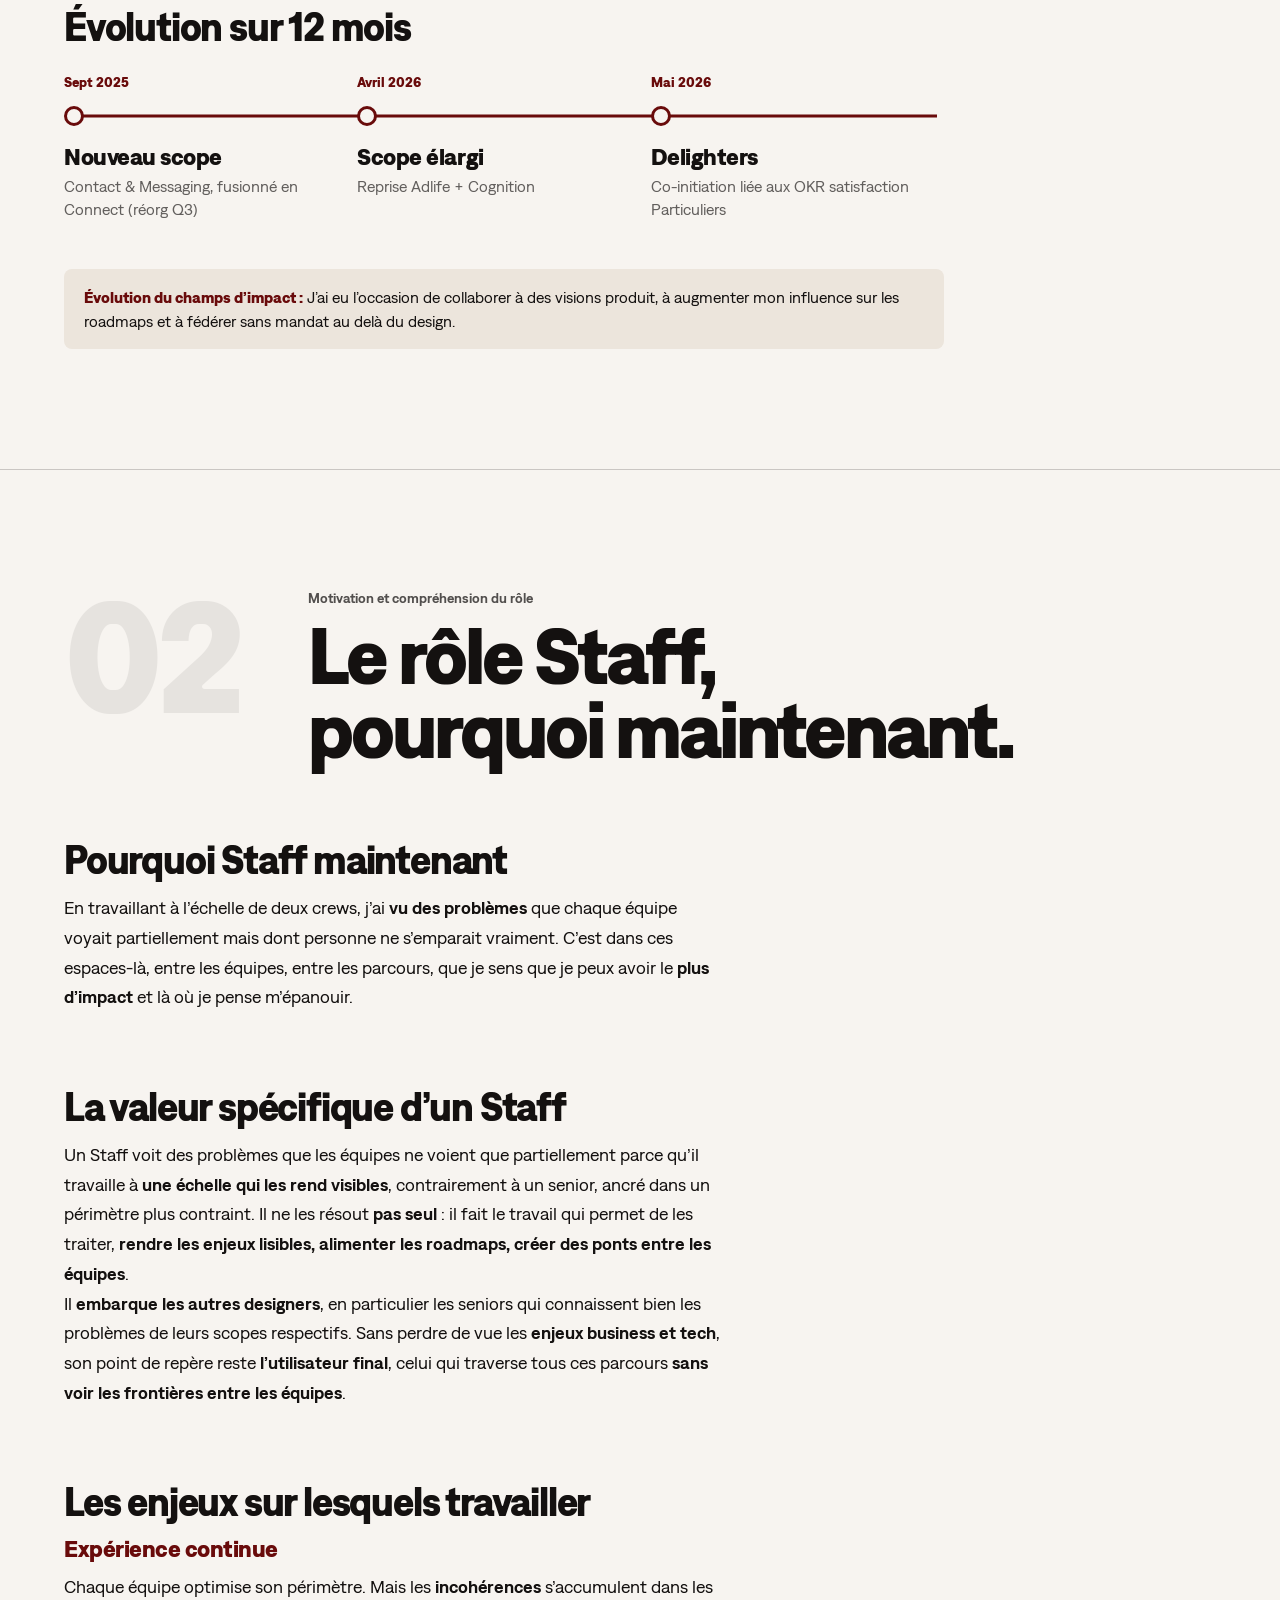
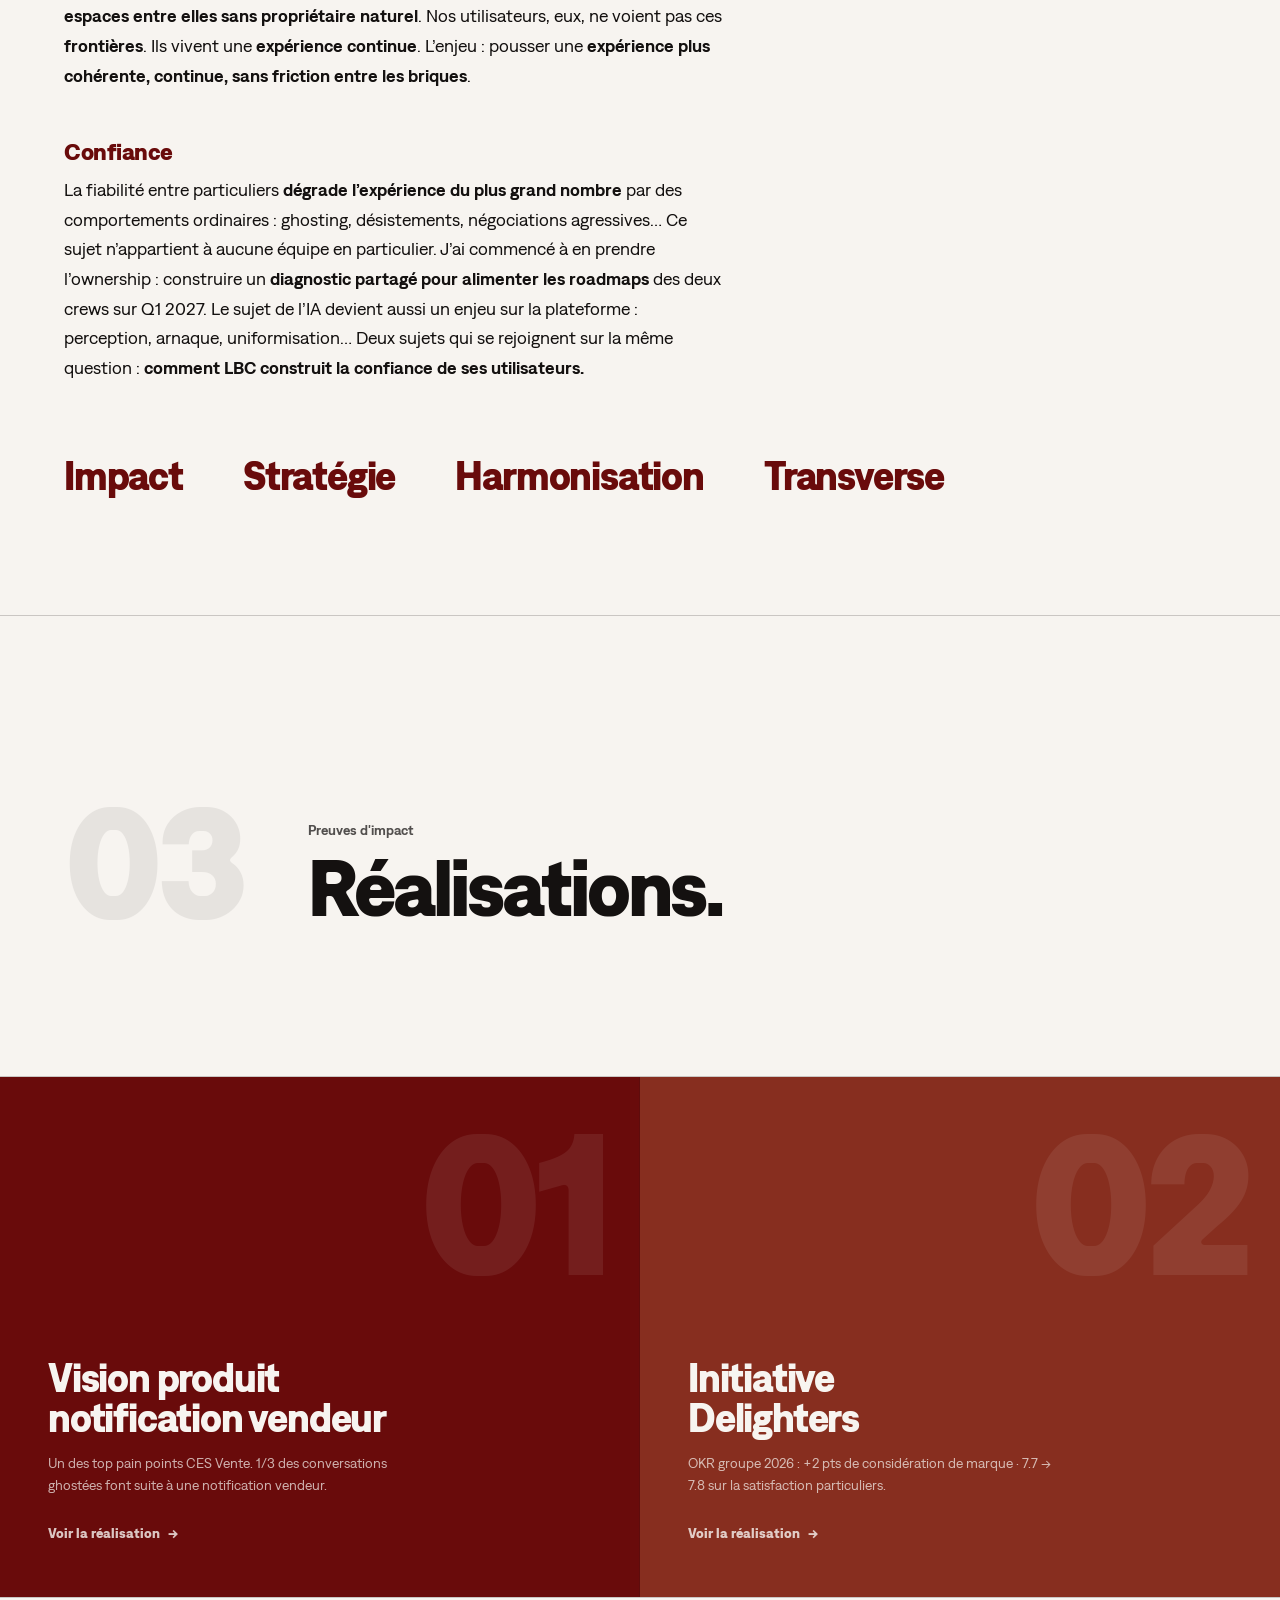
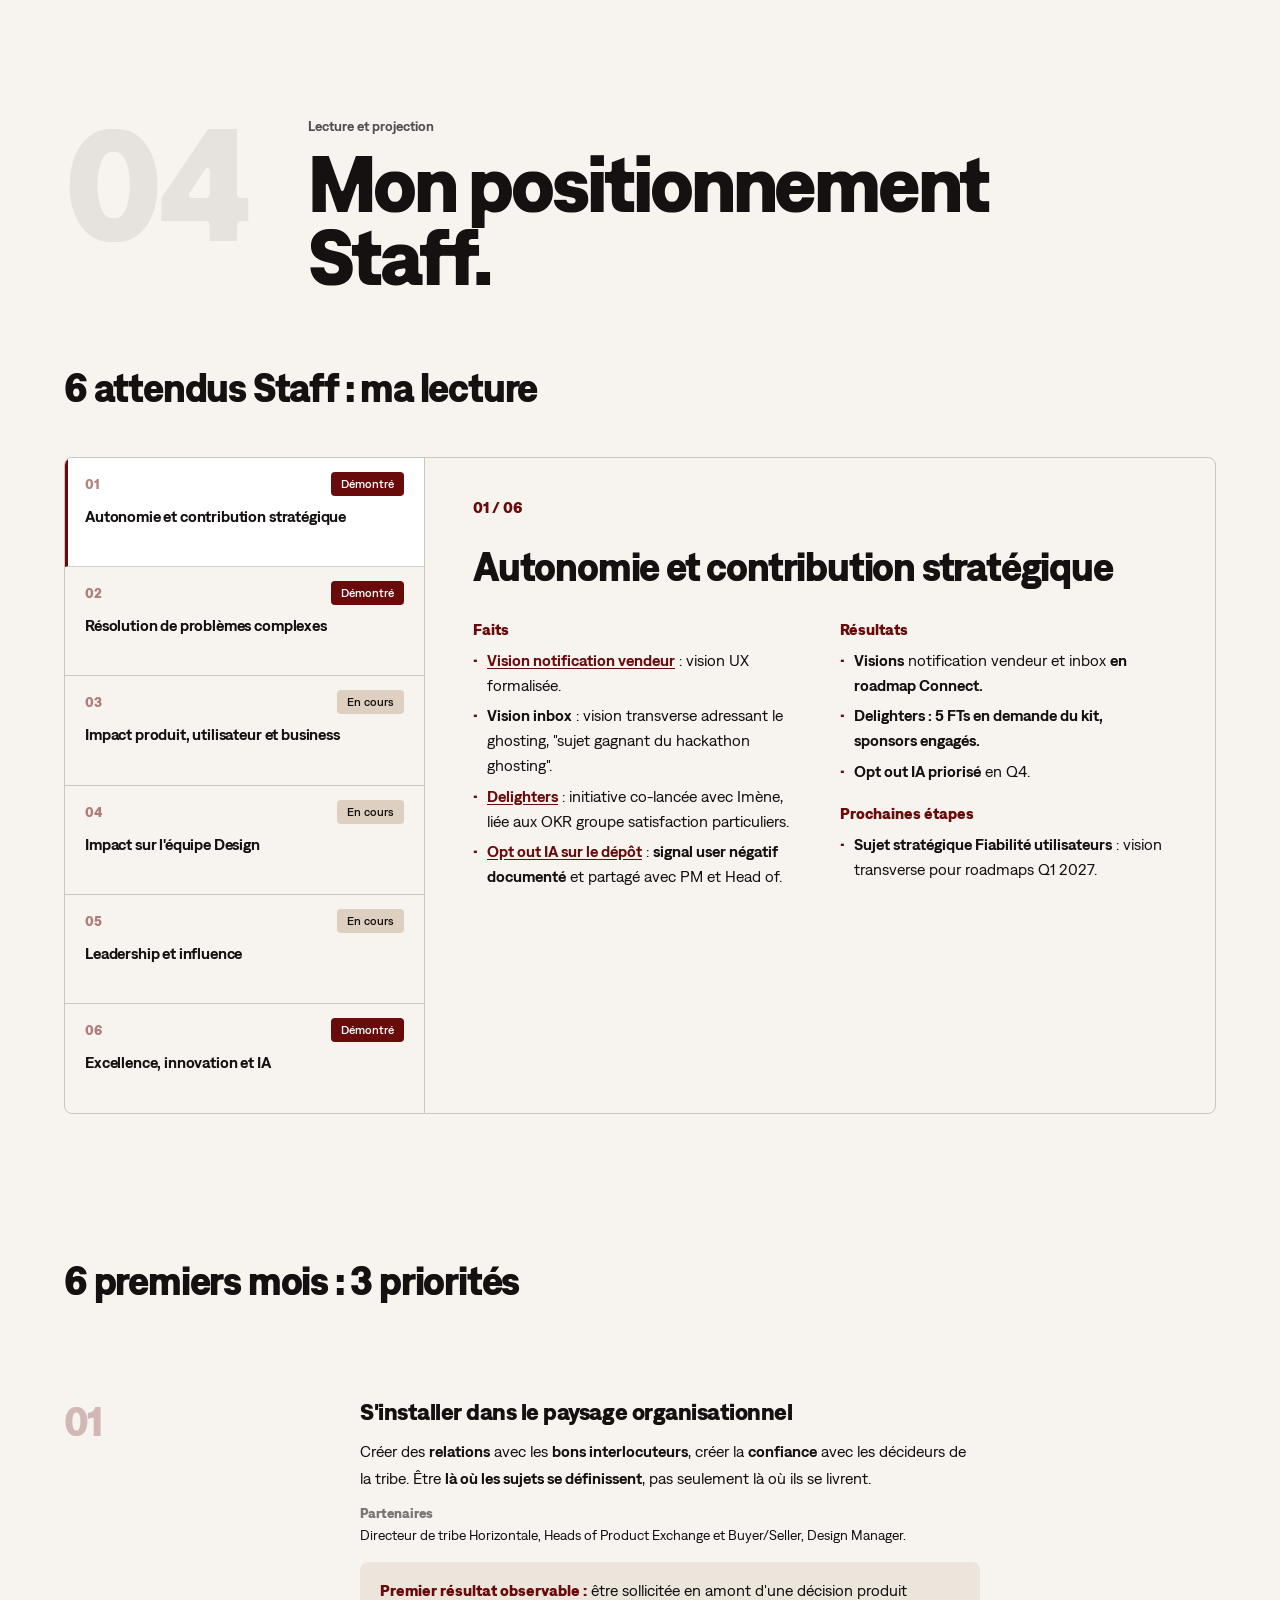
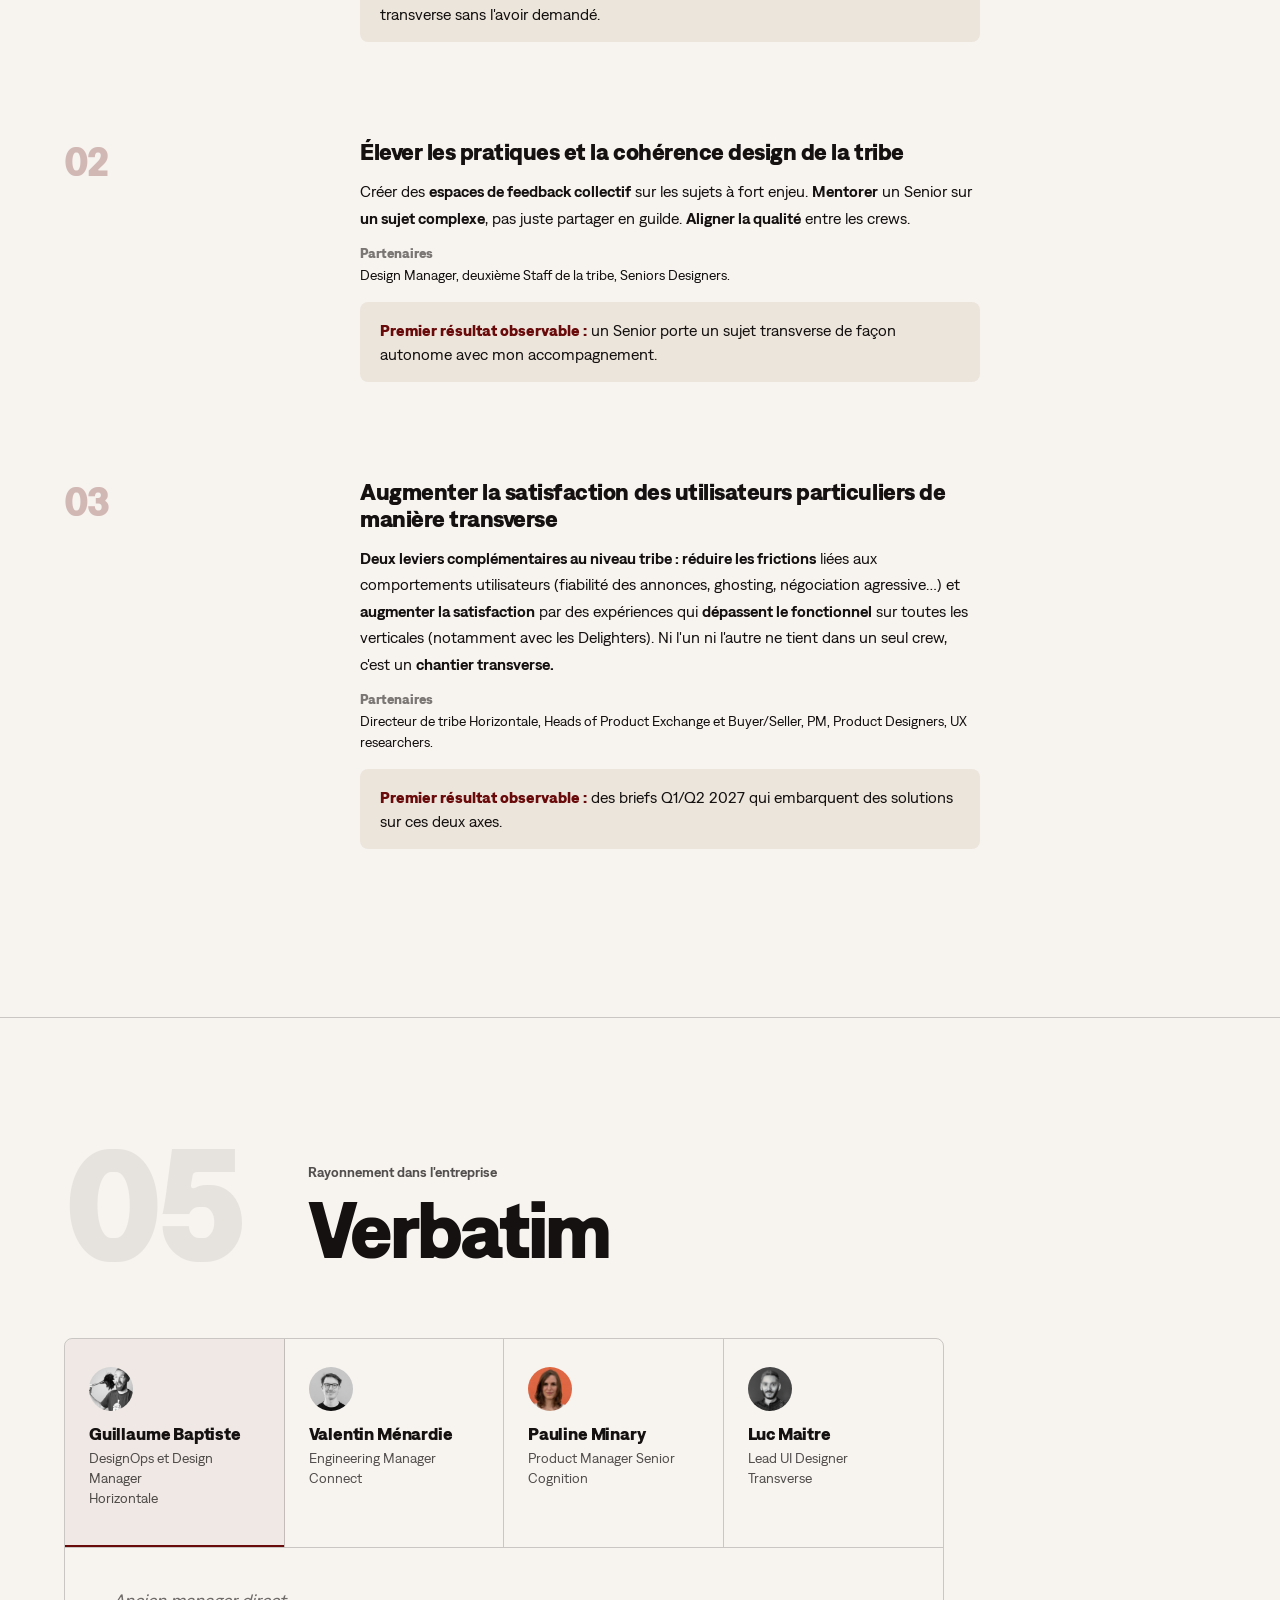
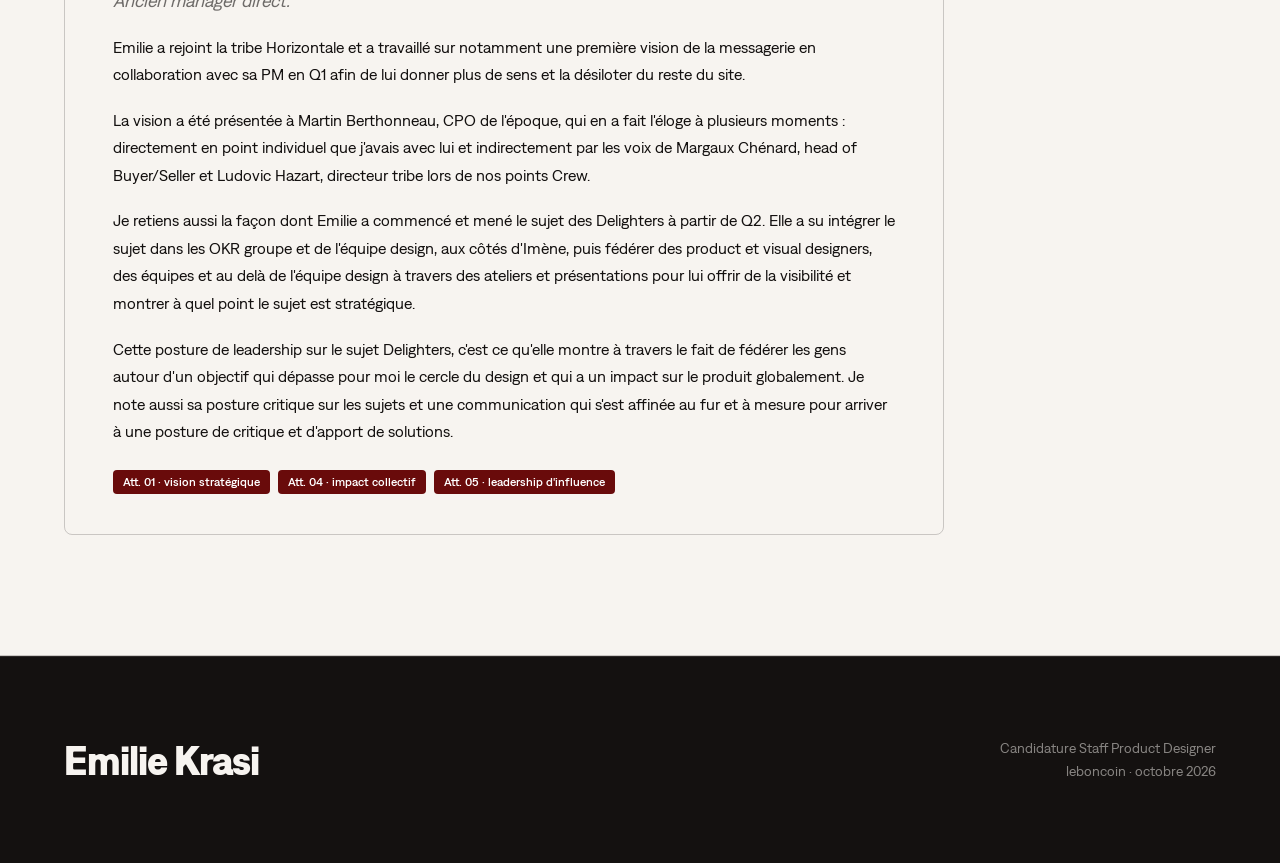
==== commit 06f9b5cf: "Intègre bold 6 premiers mois et att. 02 prochaine étape Co-Authored-By: Claude Sonnet 4.6 <noreply@a" ====
--- a/notes/staff-designer/dossier-staff-typeui-test.html
+++ b/notes/staff-designer/dossier-staff-typeui-test.html
@@ -836,7 +836,7 @@
                 <li><span style="font-weight:600">Mutualisation des efforts Connect × Adlife/Cognition</span> pour la cohérence de l'expérience de bout en bout.</li>
               </ul>
               <div class="att-sub" style="margin-top:20px;">Prochaines étapes</div><ul>
-                <li><span style="font-weight:600">Travailler en synergie avec les équipes impliquées, notamment TRX sur la vision messagerie en Q4.</span></li>
+                <li><span style="font-weight:600">Travailler en synergie</span> avec les équipes impliquées, notamment TRX sur la vision messagerie en Q4.</li>
               </ul></div>
             </div>
           </div>
@@ -927,7 +927,7 @@
           <div class="pos-num">01</div>
           <div>
             <div class="pos-title">S'installer dans le paysage organisationnel</div>
-            <p class="pos-text">Créer des relations avec les bons interlocuteurs, créer la confiance avec les décideurs de la tribe. Être là où les sujets se définissent, pas seulement là où ils se livrent.</p>
+            <p class="pos-text">Créer des <span style="font-weight:600">relations</span> avec les <span style="font-weight:600">bons interlocuteurs</span>, créer la <span style="font-weight:600">confiance</span> avec les décideurs de la tribe. Être <span style="font-weight:600">là où les sujets se définissent</span>, pas seulement là où ils se livrent.</p>
             <div class="pos-meta-lbl">Partenaires</div>
             <div class="pos-meta-val">Directeur de tribe Horizontale, Heads of Product Exchange et Buyer/Seller, Design Manager.</div>
             <div class="pos-result"><strong>Premier résultat observable :</strong> être sollicitée en amont d'une décision produit transverse sans l'avoir demandé.</div>
@@ -938,7 +938,7 @@
           <div class="pos-num">02</div>
           <div>
             <div class="pos-title">Élever les pratiques et la cohérence design de la tribe</div>
-            <p class="pos-text">Créer des espaces de feedback collectif sur les sujets à fort enjeu. Mentorer un Senior sur un sujet complexe, pas juste partager en guilde. Aligner la qualité entre les crews.</p>
+            <p class="pos-text">Créer des <span style="font-weight:600">espaces de feedback collectif</span> sur les sujets à fort enjeu. <span style="font-weight:600">Mentorer</span> un Senior sur <span style="font-weight:600">un sujet complexe</span>, pas juste partager en guilde. <span style="font-weight:600">Aligner la qualité</span> entre les crews.</p>
             <div class="pos-meta-lbl">Partenaires</div>
             <div class="pos-meta-val">Design Manager, deuxième Staff de la tribe, Seniors Designers.</div>
             <div class="pos-result"><strong>Premier résultat observable :</strong> un Senior porte un sujet transverse de façon autonome avec mon accompagnement.</div>
@@ -949,7 +949,7 @@
           <div class="pos-num">03</div>
           <div>
             <div class="pos-title">Augmenter la satisfaction des utilisateurs particuliers de manière transverse</div>
-            <p class="pos-text">Deux leviers complémentaires au niveau tribe : réduire les frictions liées aux comportements utilisateurs (fiabilité des annonces, ghosting, négociation agressive…) et augmenter la satisfaction par des expériences qui dépassent le fonctionnel sur toutes les verticales (notamment avec les Delighters). Ni l'un ni l'autre ne tient dans un seul crew, c'est un chantier transverse.</p>
+            <p class="pos-text"><span style="font-weight:600">Deux leviers complémentaires au niveau tribe : réduire les frictions</span> liées aux comportements utilisateurs (fiabilité des annonces, ghosting, négociation agressive…) et <span style="font-weight:600">augmenter la satisfaction</span> par des expériences qui <span style="font-weight:600">dépassent le fonctionnel</span> sur toutes les verticales (notamment avec les Delighters). Ni l'un ni l'autre ne tient dans un seul crew, c'est un <span style="font-weight:600">chantier transverse.</span></p>
             <div class="pos-meta-lbl">Partenaires</div>
             <div class="pos-meta-val">Directeur de tribe Horizontale, Heads of Product Exchange et Buyer/Seller, PM, Product Designers, UX researchers.</div>
             <div class="pos-result"><strong>Premier résultat observable :</strong> des briefs Q1/Q2 2027 qui embarquent des solutions sur ces deux axes.</div>
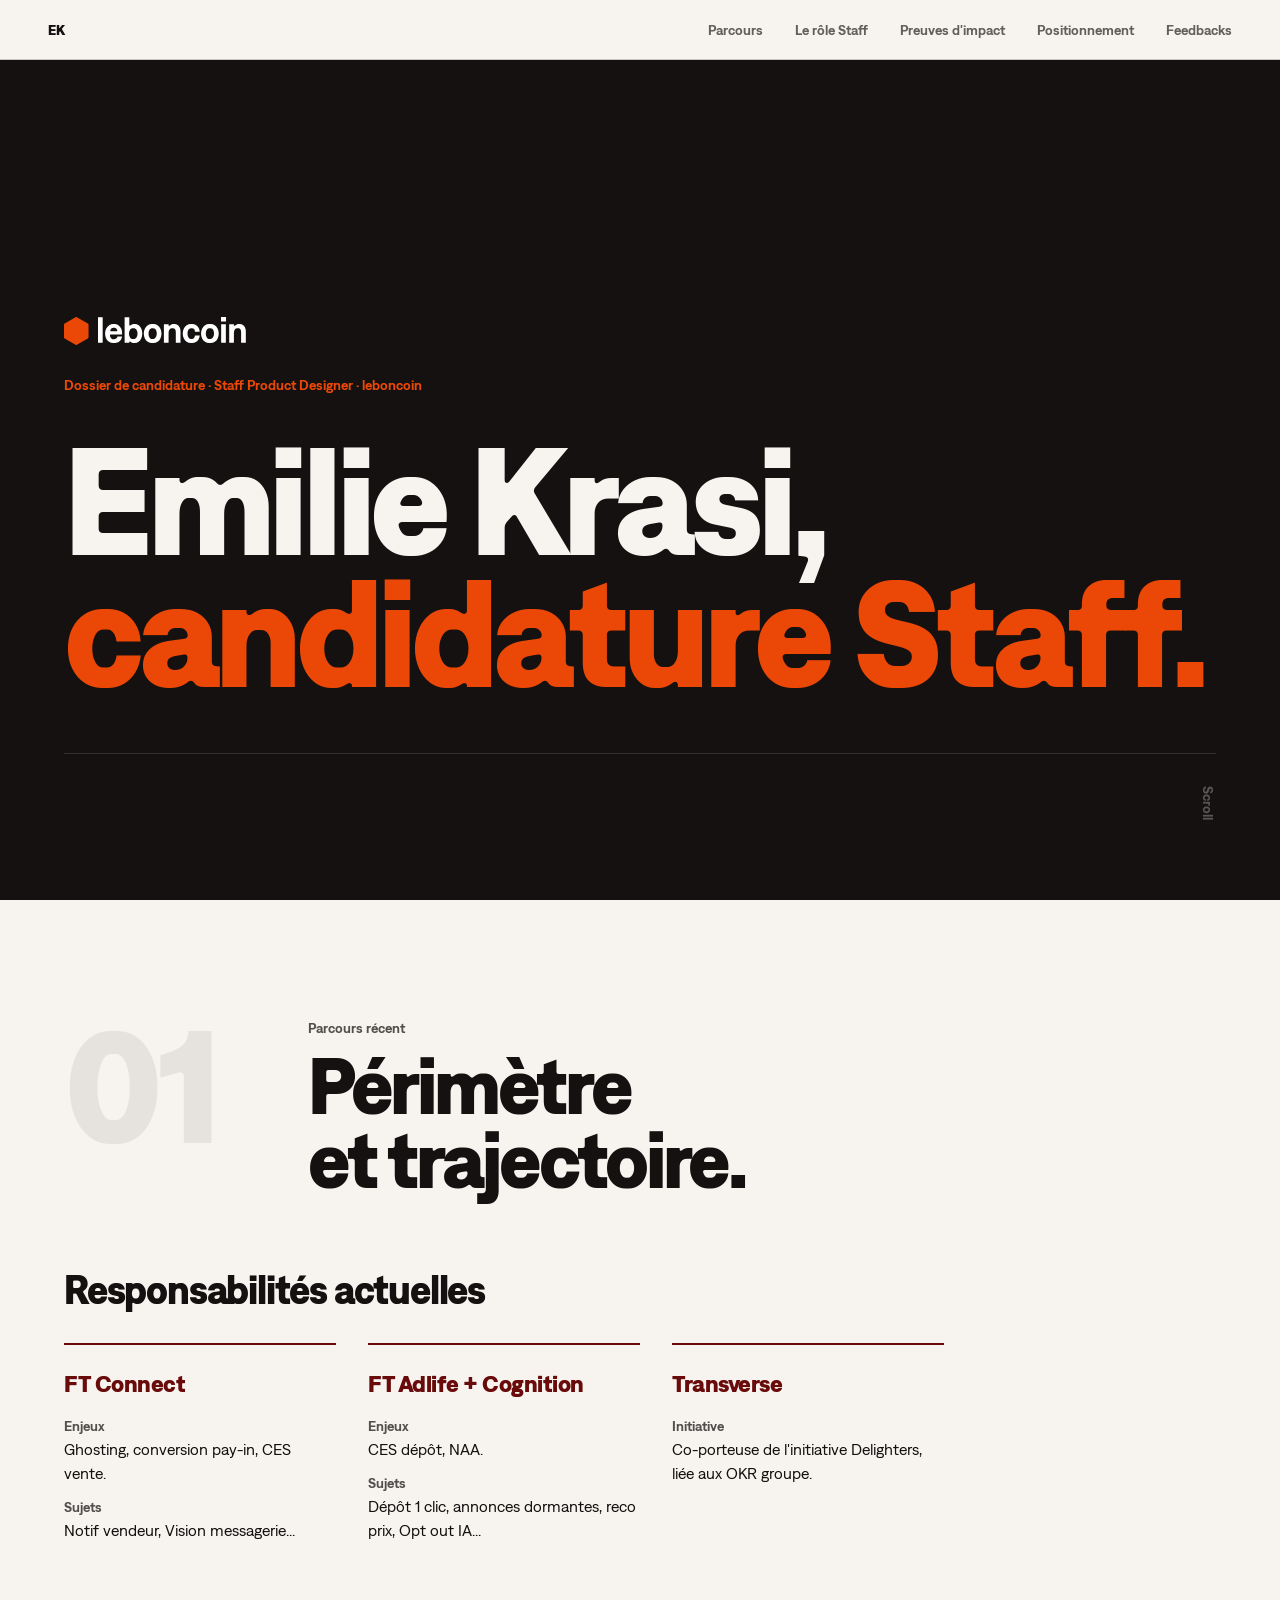
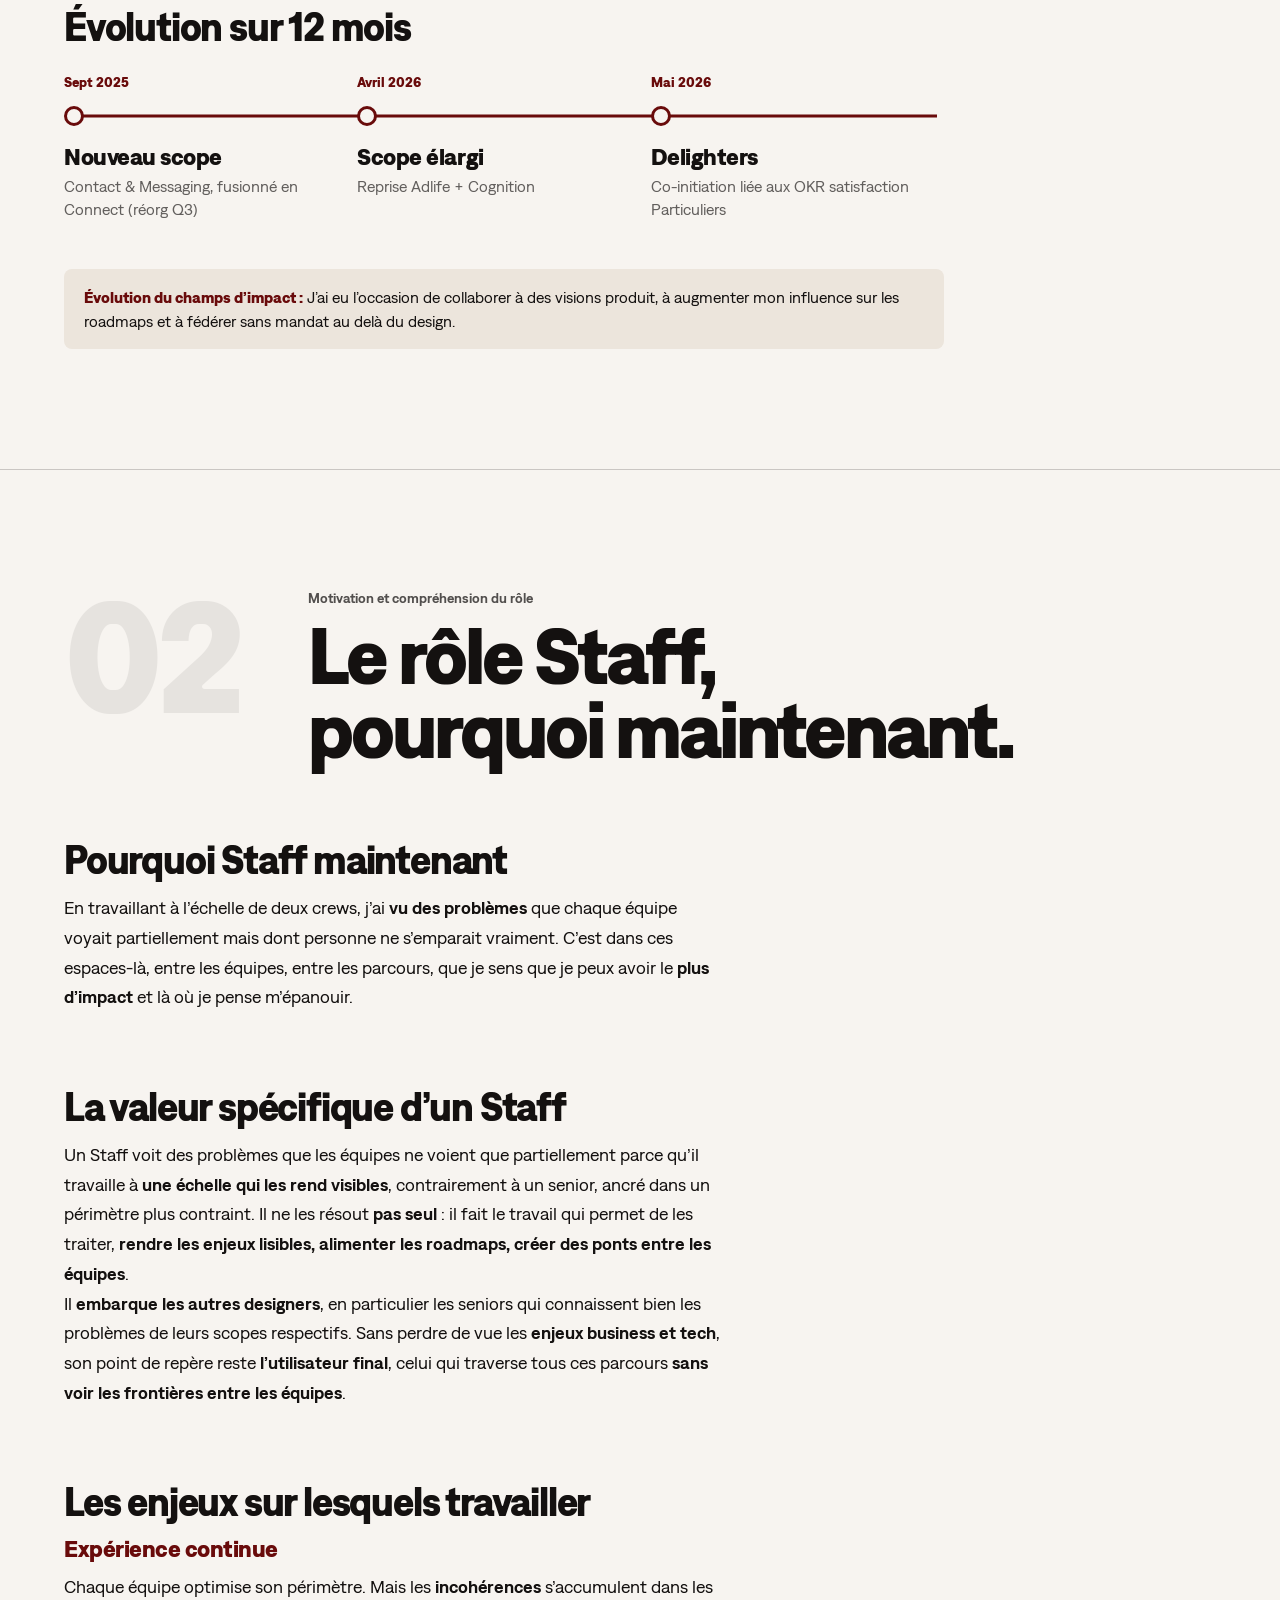
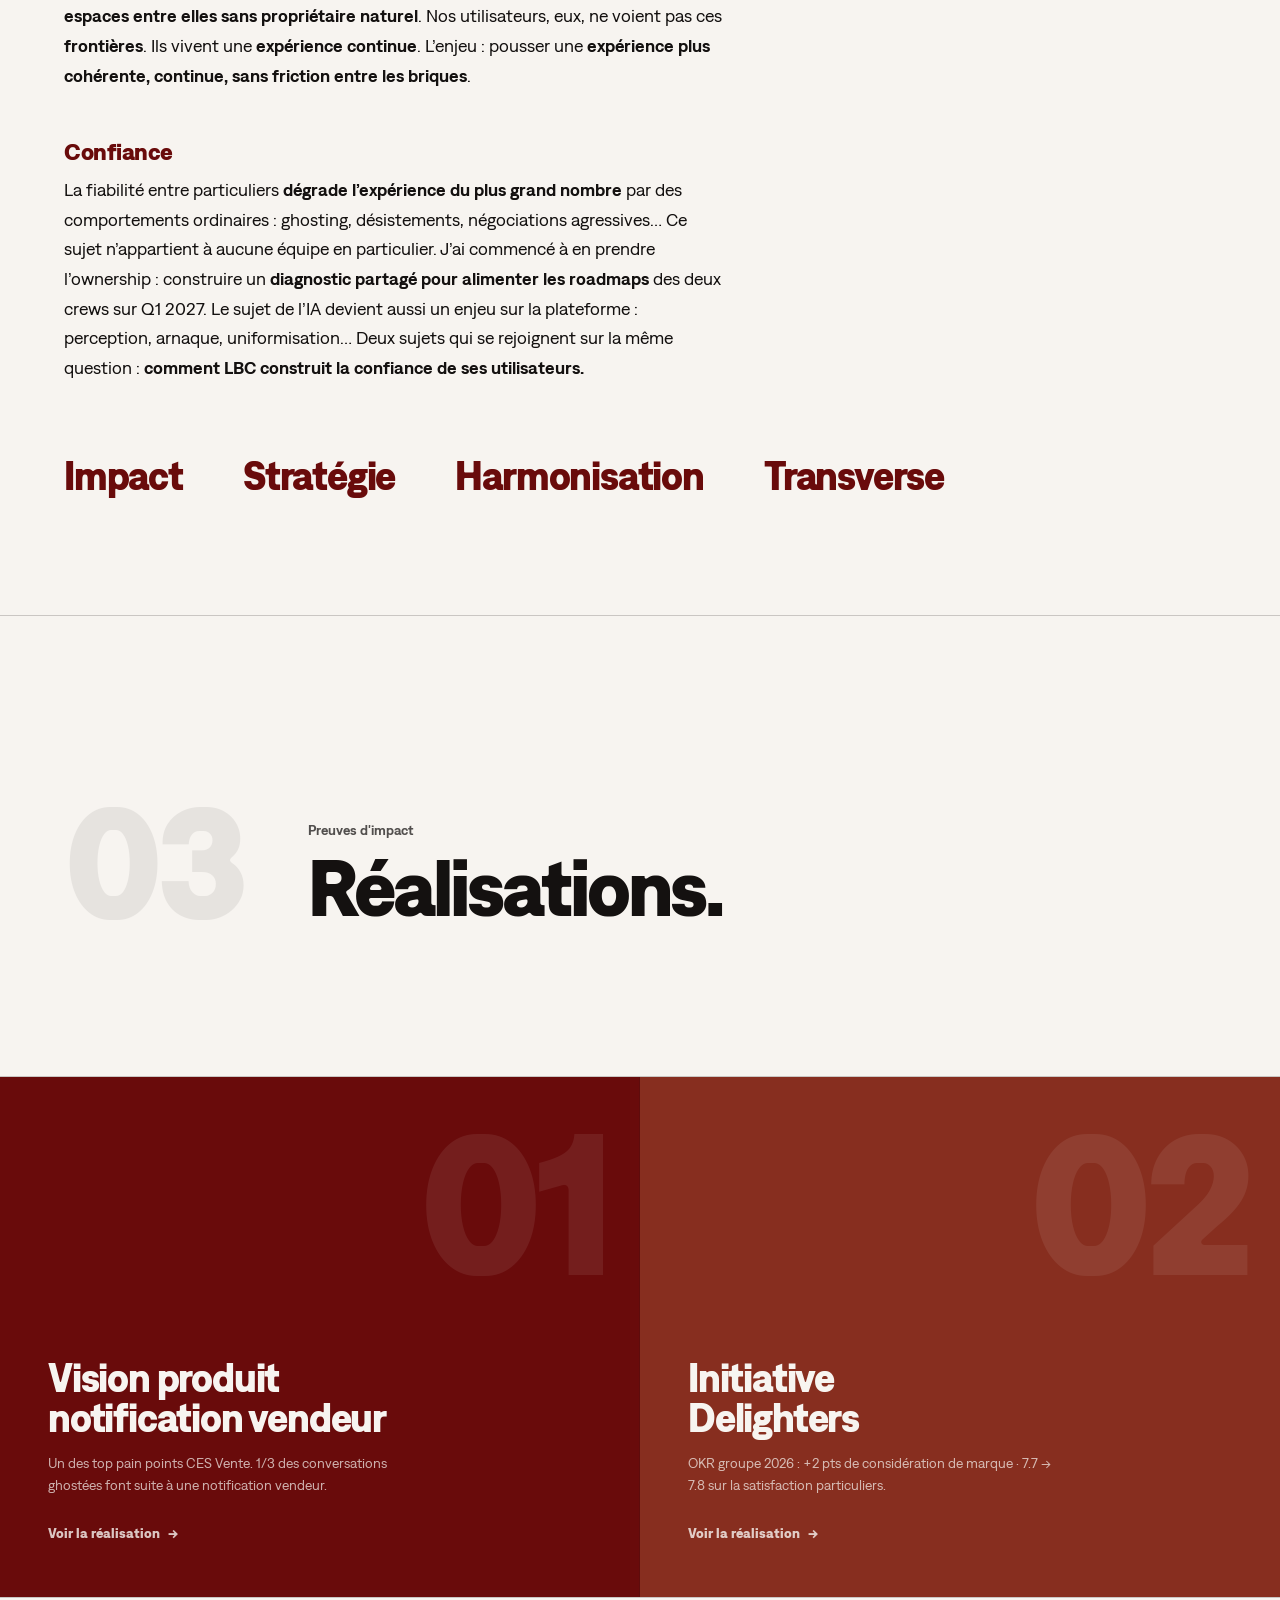
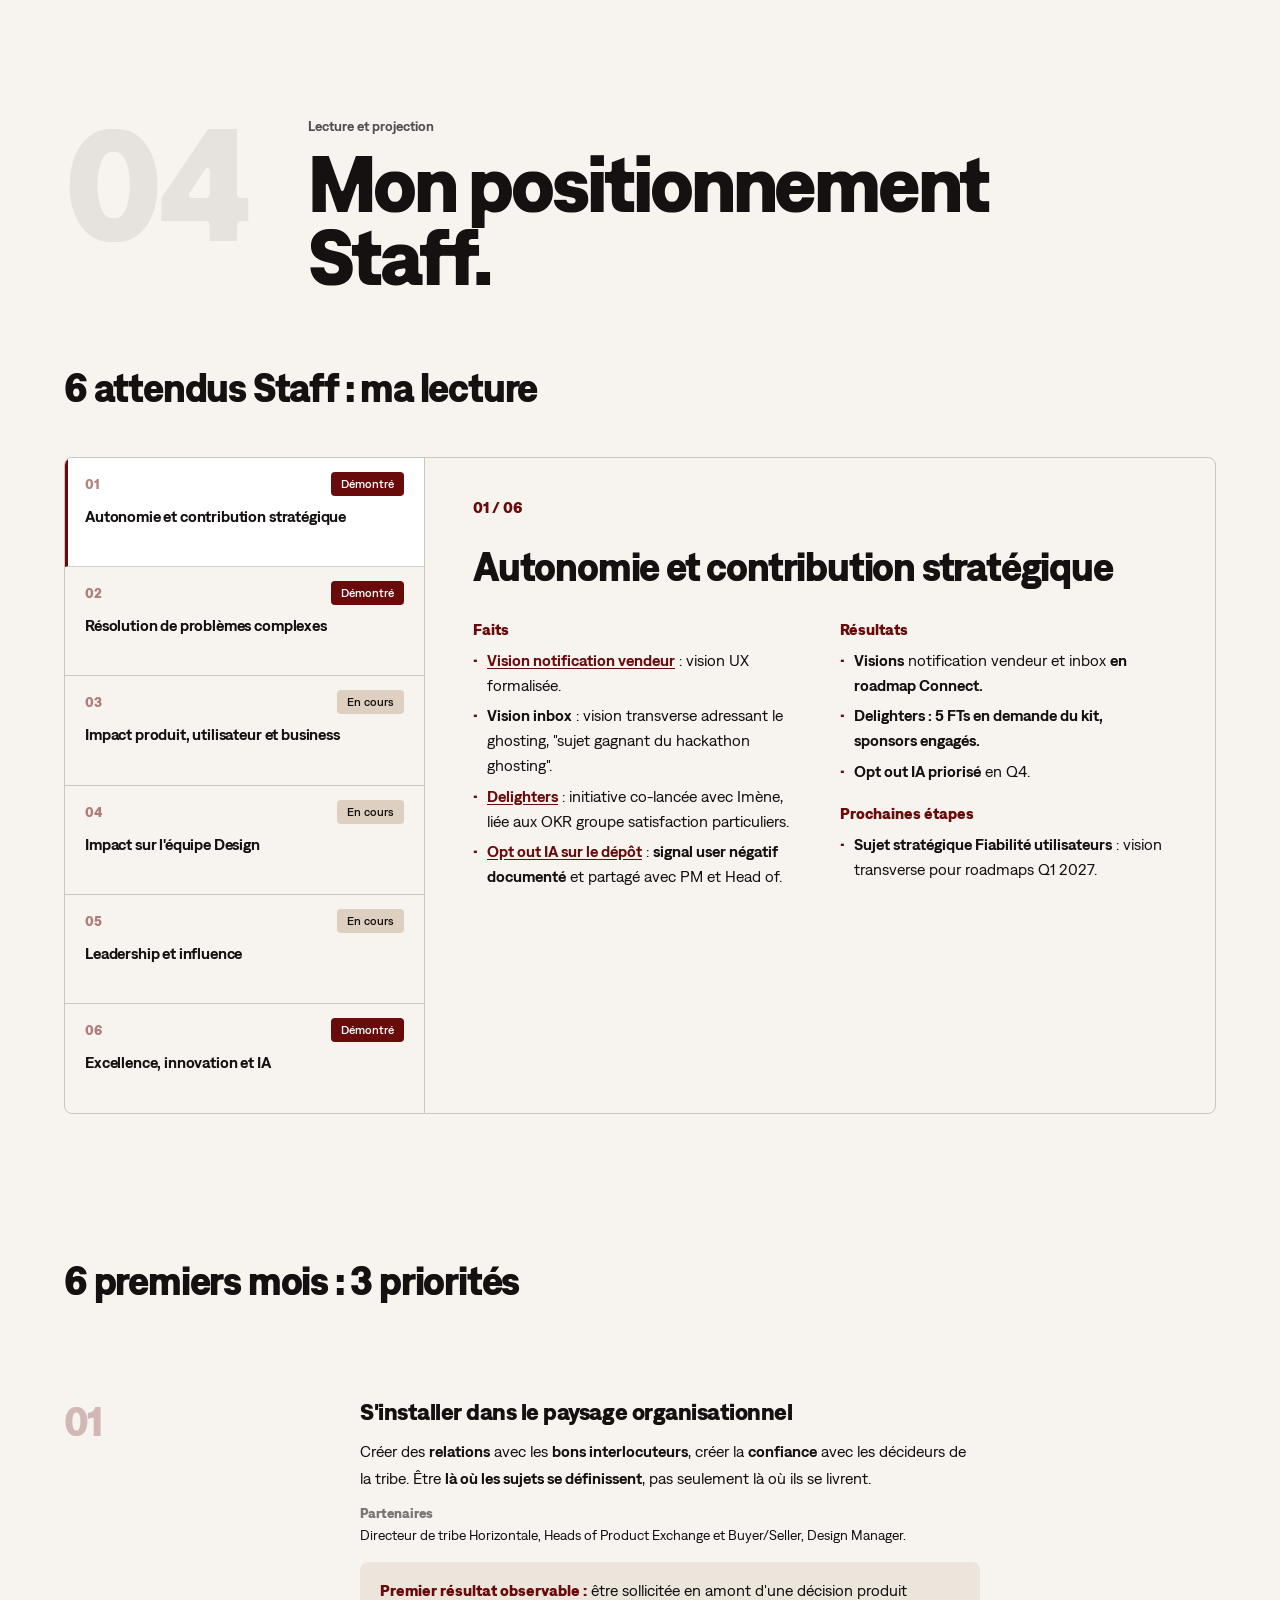
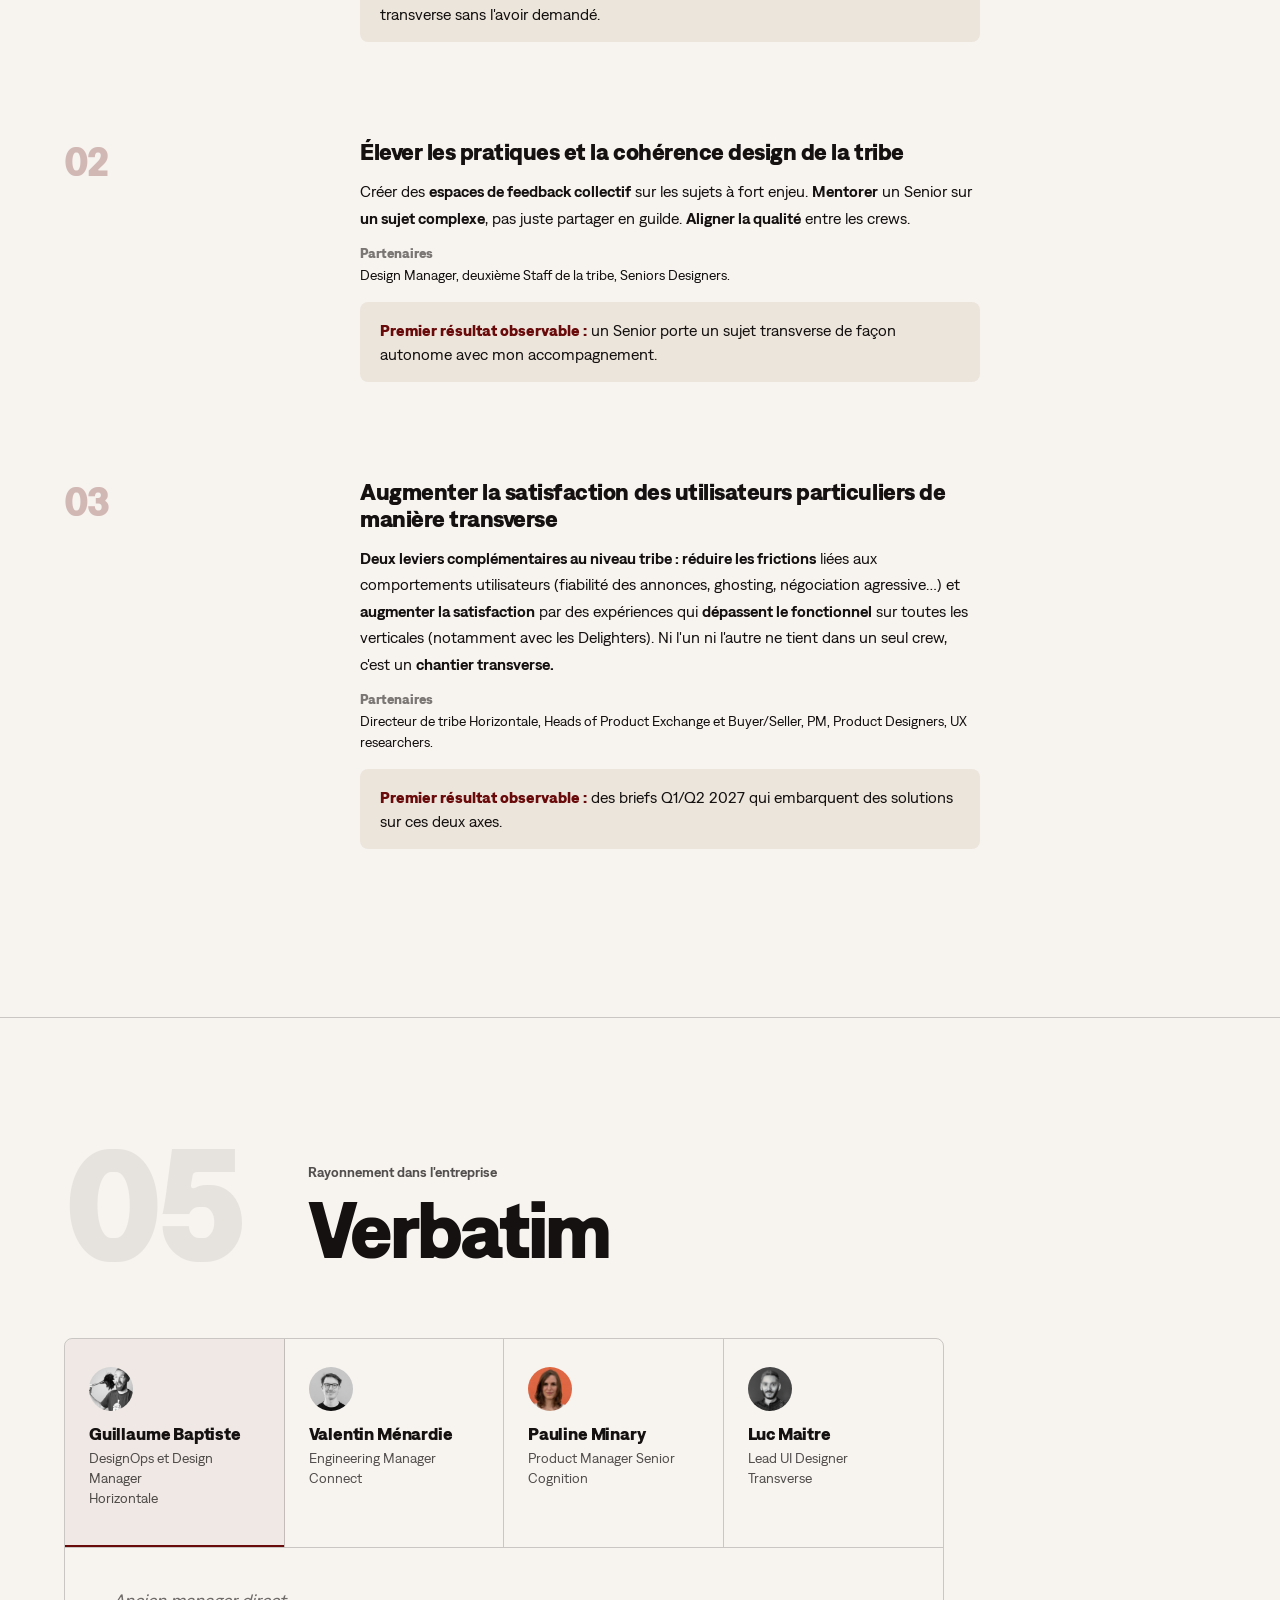
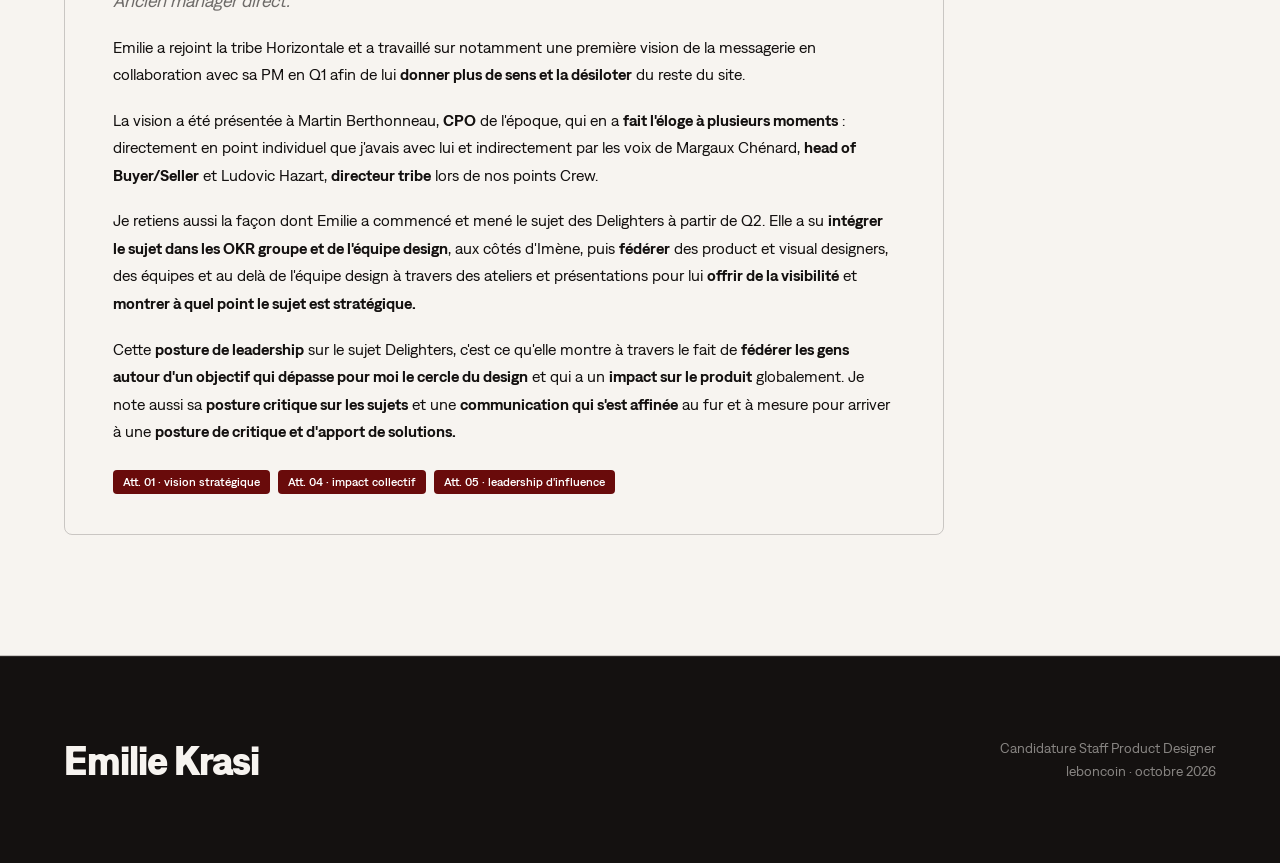
==== commit f58dd0d6: "Intègre bold verbatim Guillaume Co-Authored-By: Claude Sonnet 4.6 <noreply@anthropic.com>" ====
--- a/notes/staff-designer/dossier-staff-typeui-test.html
+++ b/notes/staff-designer/dossier-staff-typeui-test.html
@@ -1005,10 +1005,10 @@
           <div class="vb-zone">
             <div class="vb-text" id="vb-1">
               <div class="vb-ctx-line">Ancien manager direct.</div>
-              <p>Emilie a rejoint la tribe Horizontale et a travaillé sur notamment une première vision de la messagerie en collaboration avec sa PM en Q1 afin de lui donner plus de sens et la désiloter du reste du site.</p>
-              <p>La vision a été présentée à Martin Berthonneau, CPO de l'époque, qui en a fait l'éloge à plusieurs moments : directement en point individuel que j'avais avec lui et indirectement par les voix de Margaux Chénard, head of Buyer/Seller et Ludovic Hazart, directeur tribe lors de nos points Crew.</p>
-              <p>Je retiens aussi la façon dont Emilie a commencé et mené le sujet des Delighters à partir de Q2. Elle a su intégrer le sujet dans les OKR groupe et de l'équipe design, aux côtés d'Imène, puis fédérer des product et visual designers, des équipes et au delà de l'équipe design à travers des ateliers et présentations pour lui offrir de la visibilité et montrer à quel point le sujet est stratégique.</p>
-              <p>Cette posture de leadership sur le sujet Delighters, c'est ce qu'elle montre à travers le fait de fédérer les gens autour d'un objectif qui dépasse pour moi le cercle du design et qui a un impact sur le produit globalement. Je note aussi sa posture critique sur les sujets et une communication qui s'est affinée au fur et à mesure pour arriver à une posture de critique et d'apport de solutions.</p>
+              <p>Emilie a rejoint la tribe Horizontale et a travaillé sur notamment une première vision de la messagerie en collaboration avec sa PM en Q1 afin de lui <span style="font-weight:600">donner plus de sens et la désiloter</span> du reste du site.</p>
+              <p>La vision a été présentée à Martin Berthonneau, <span style="font-weight:600">CPO</span> de l'époque, qui en a <span style="font-weight:600">fait l'éloge à plusieurs moments</span> : directement en point individuel que j'avais avec lui et indirectement par les voix de Margaux Chénard, <span style="font-weight:600">head of Buyer/Seller</span> et Ludovic Hazart, <span style="font-weight:600">directeur tribe</span> lors de nos points Crew.</p>
+              <p>Je retiens aussi la façon dont Emilie a commencé et mené le sujet des Delighters à partir de Q2. Elle a su <span style="font-weight:600">intégrer le sujet dans les OKR groupe et de l'équipe design</span>, aux côtés d'Imène, puis <span style="font-weight:600">fédérer</span> des product et visual designers, des équipes et au delà de l'équipe design à travers des ateliers et présentations pour lui <span style="font-weight:600">offrir de la visibilité</span> et <span style="font-weight:600">montrer à quel point le sujet est stratégique.</span></p>
+              <p>Cette <span style="font-weight:600">posture de leadership</span> sur le sujet Delighters, c'est ce qu'elle montre à travers le fait de <span style="font-weight:600">fédérer les gens autour d'un objectif qui dépasse pour moi le cercle du design</span> et qui a un <span style="font-weight:600">impact sur le produit</span> globalement. Je note aussi sa <span style="font-weight:600">posture critique sur les sujets</span> et une <span style="font-weight:600">communication qui s'est affinée</span> au fur et à mesure pour arriver à une <span style="font-weight:600">posture de critique et d'apport de solutions.</span></p>
             <div class="vb-badges-row" style="display:flex; gap:8px; flex-wrap:wrap; margin-top:24px; padding-top:0;">
               <span class="badge">Att. 01 · vision stratégique</span>
               <span class="badge">Att. 04 · impact collectif</span>
